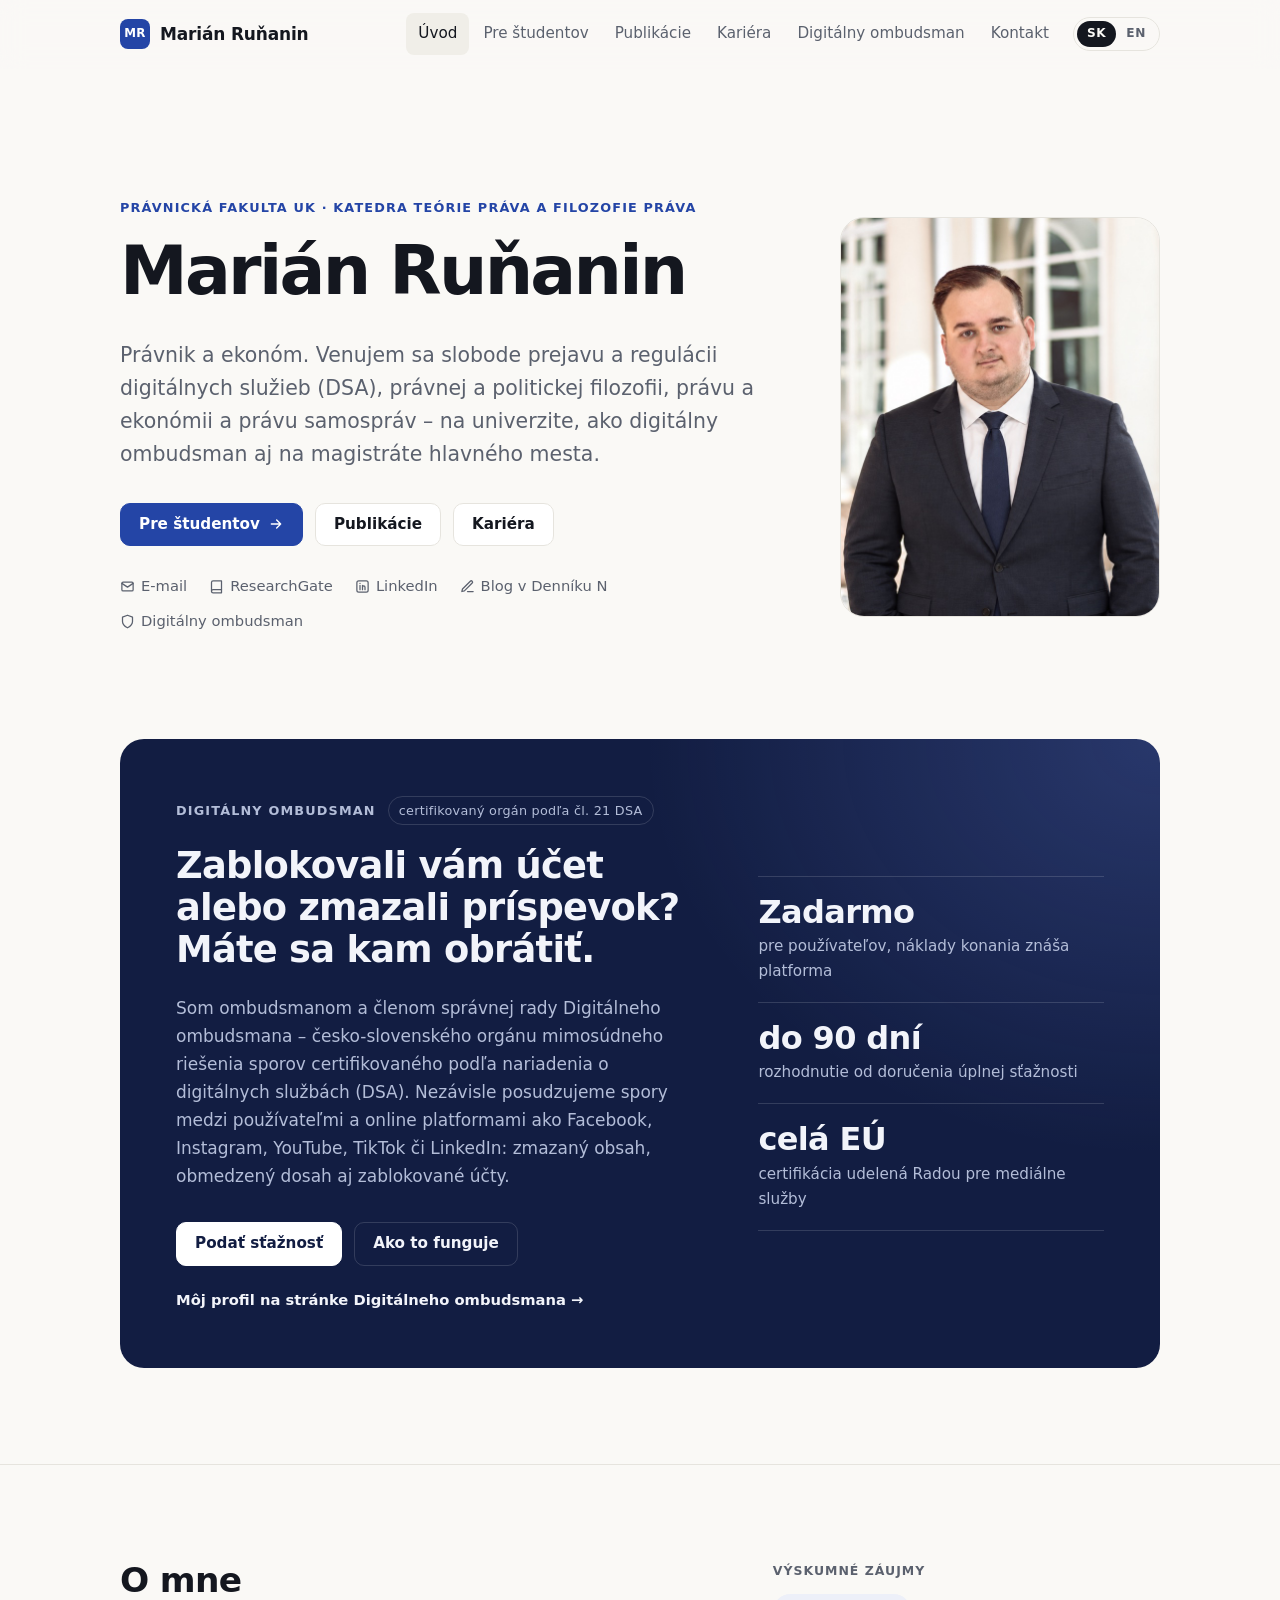
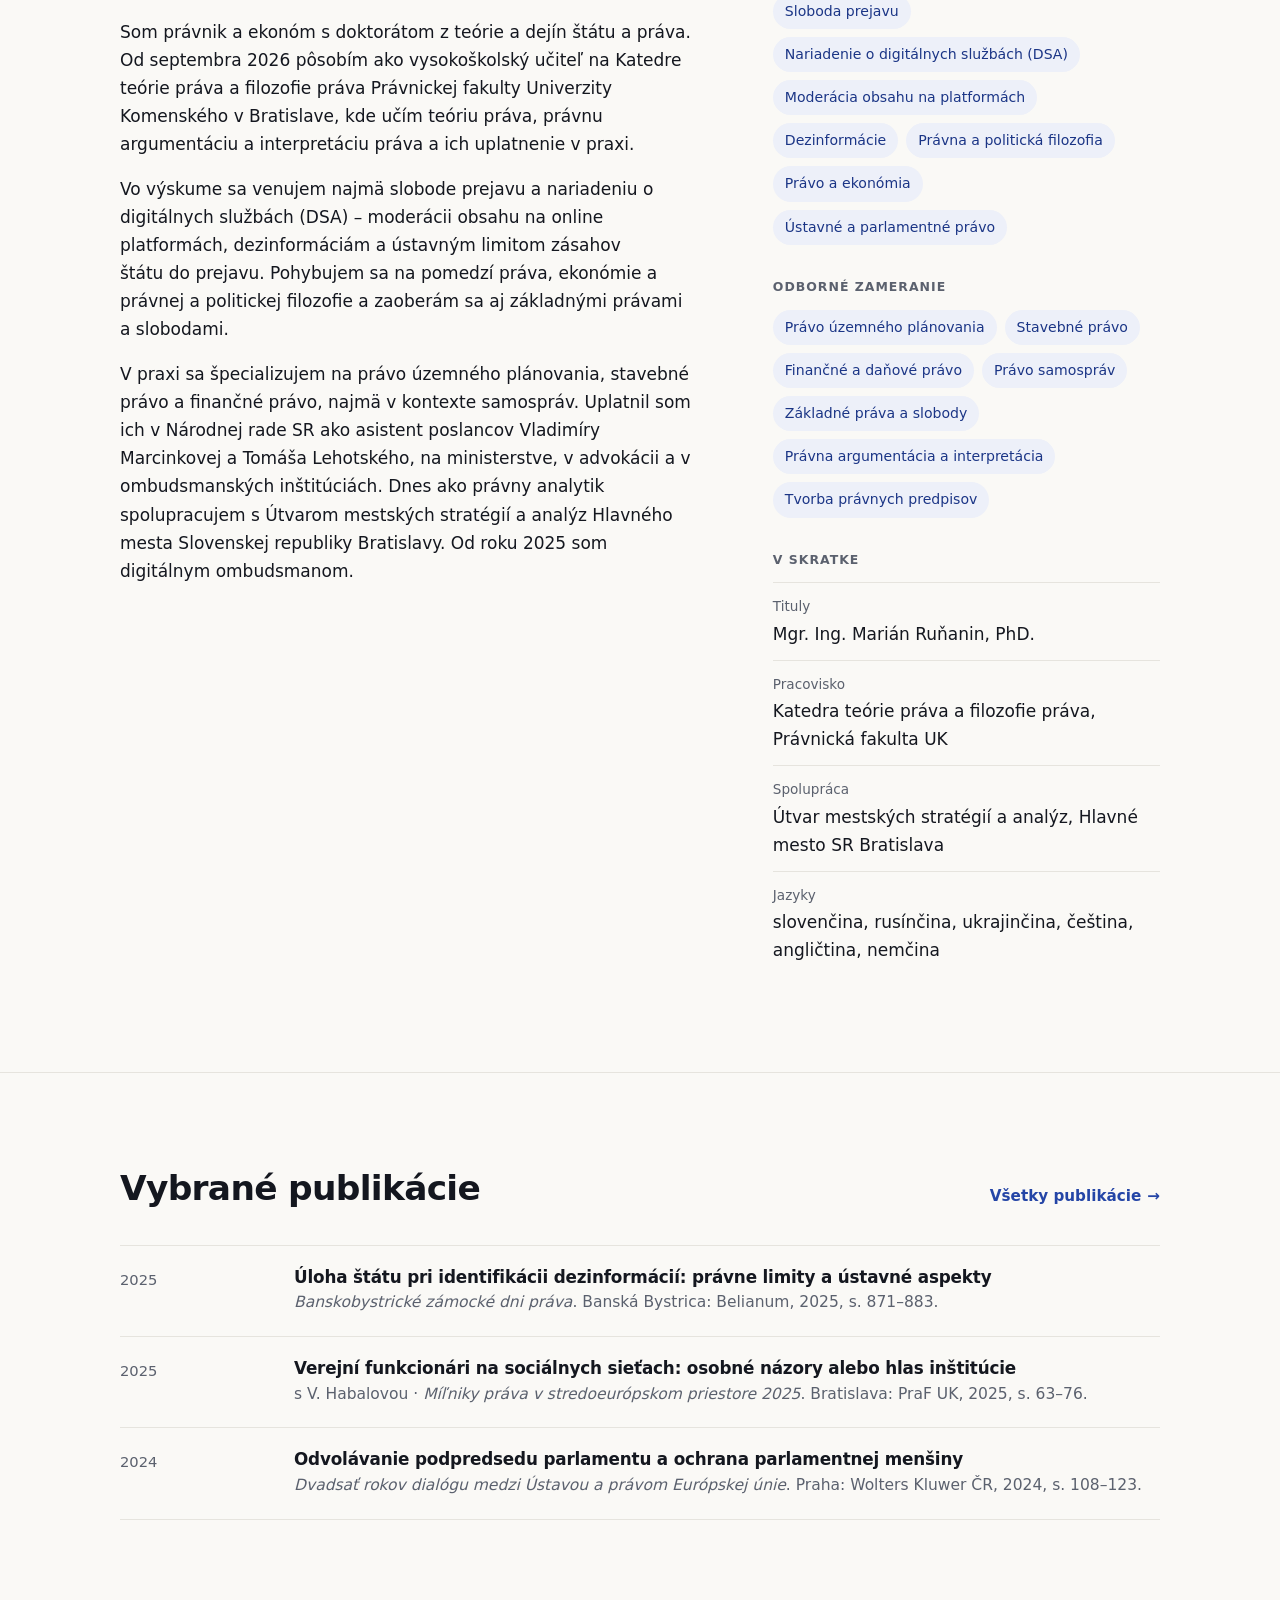
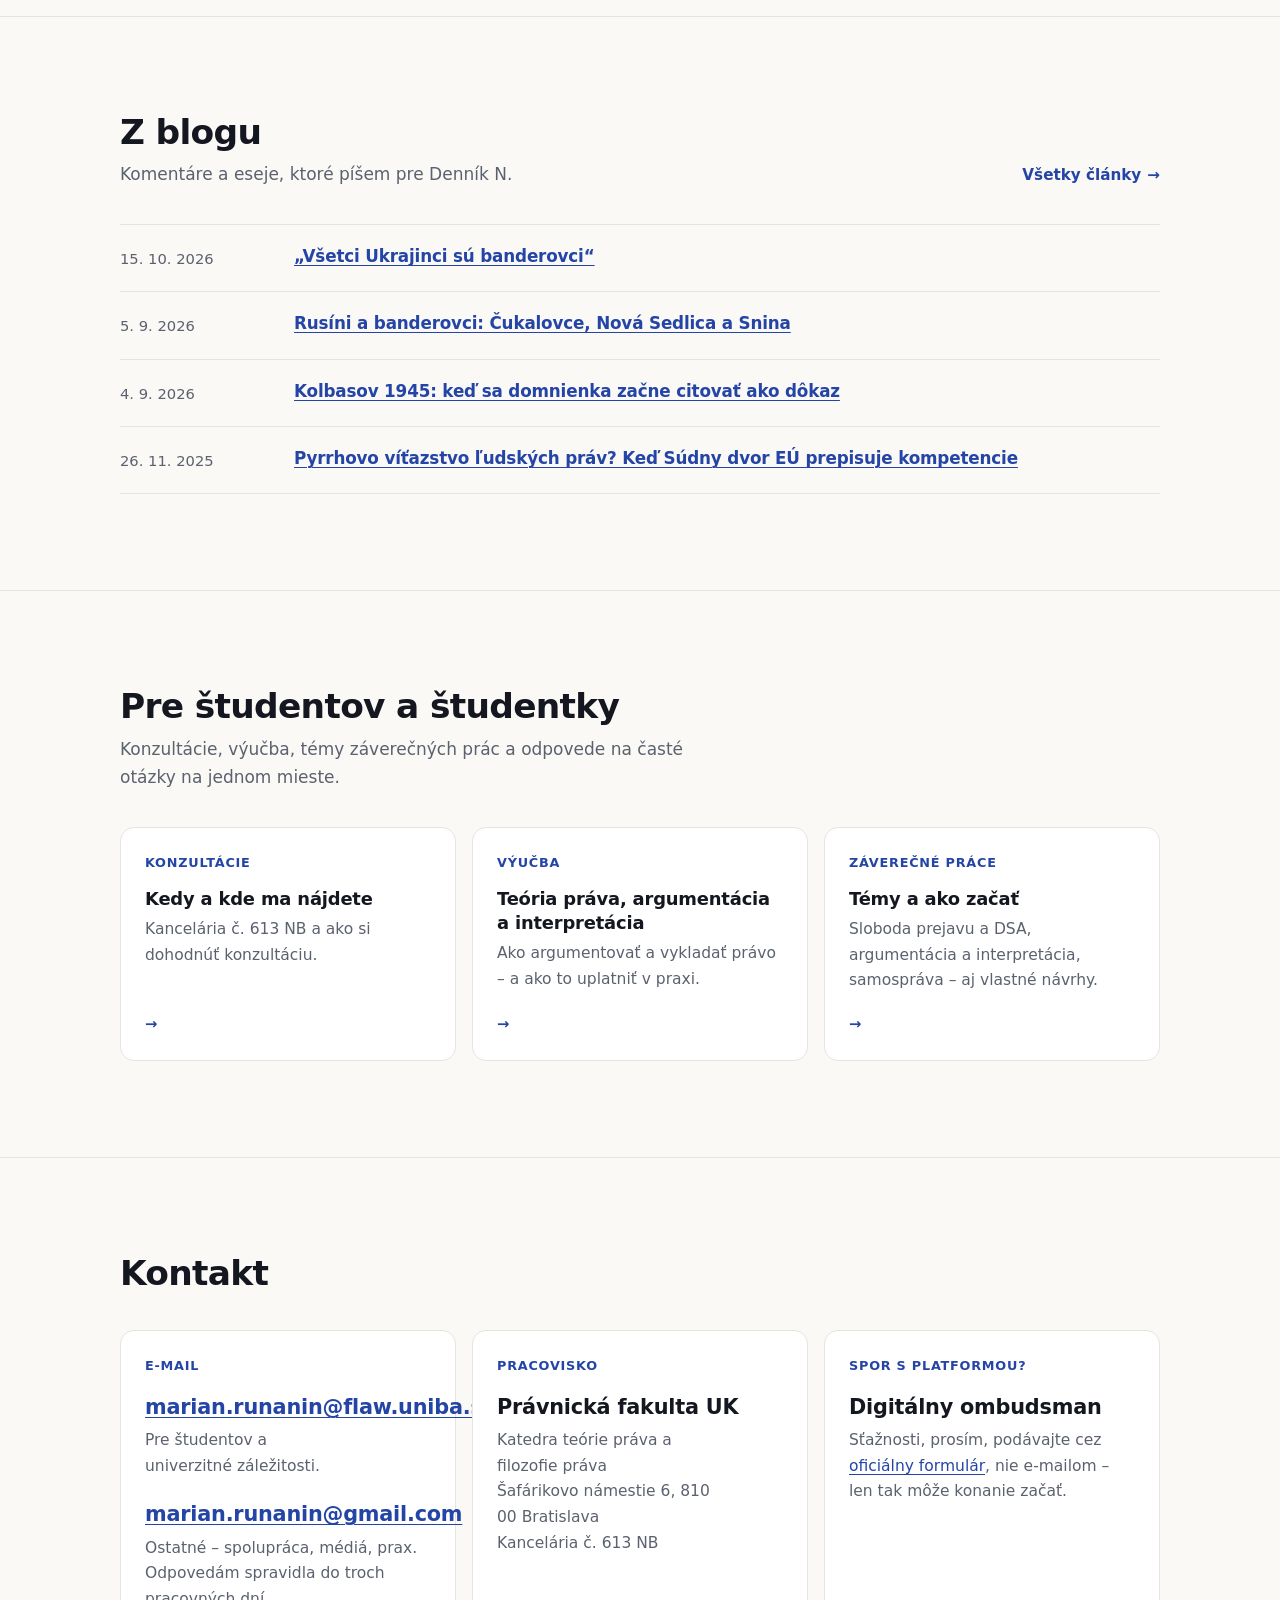
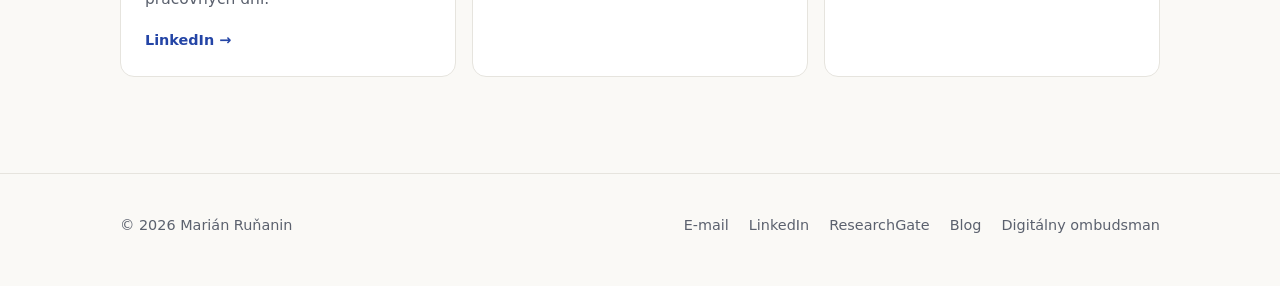
==== index.html @ ae489b1b "Osobný akademický web Úvod, Digitálny ombudsman, Pre študentov, Publikácie, Kariéra; SK/EN.  Co-Auth" ====
<!doctype html>
<html lang="sk" data-lang="sk" data-title-sk="Marián Ruňanin – právnik a ekonóm, PraF UK" data-title-en="Marián Ruňanin – lawyer and economist, Comenius University">
<head>
  <meta charset="utf-8">
  <meta name="viewport" content="width=device-width, initial-scale=1">
  <title>Marián Ruňanin – právnik a ekonóm, PraF UK</title>
  <meta name="description" content="Mgr. Ing. Marián Ruňanin, PhD. – teória práva, sloboda prejavu online a regulácia digitálnych služieb. Publikácie, kariéra, informácie pre študentov a Digitálny ombudsman.">
  <meta property="og:type" content="website">
  <meta property="og:title" content="Marián Ruňanin">
  <meta property="og:description" content="Právnik a ekonóm, Právnická fakulta UK. Teória práva, sloboda prejavu online, Digitálny ombudsman.">
  <meta property="og:image" content="assets/og-image.jpg">
  <link rel="icon" href="assets/favicon.svg" type="image/svg+xml">
  <link rel="stylesheet" href="assets/style.css">
  <script>try{var l=new URLSearchParams(location.search).get('lang')||localStorage.getItem('lang');if(l==='sk'||l==='en'){document.documentElement.setAttribute('data-lang',l);document.documentElement.lang=l}}catch(e){}</script>
  <script src="assets/main.js" defer></script>
  <script type="application/ld+json">
  {
    "@context": "https://schema.org",
    "@type": "Person",
    "name": "Marián Ruňanin",
    "honorificPrefix": "Mgr. Ing.",
    "honorificSuffix": "PhD.",
    "jobTitle": "Vysokoškolský učiteľ",
    "email": "mailto:marian.runanin@flaw.uniba.sk",
    "affiliation": {
      "@type": "CollegeOrUniversity",
      "name": "Univerzita Komenského v Bratislave, Právnická fakulta"
    },
    "knowsAbout": ["sloboda prejavu", "Digital Services Act", "moderácia obsahu", "dezinformácie", "teória práva", "právna argumentácia", "interpretácia práva"],
    "sameAs": [
      "https://www.researchgate.net/profile/Marian-Runanin",
      "https://www.linkedin.com/in/mari%C3%A1n-ru%C5%88anin-a3080412b/",
      "https://dennikn.sk/autor/marian-runanin/",
      "https://www.digitalniombudsman.cz/tym/mgr-marian-runanin"
    ]
  }
  </script>
</head>
<body>
<a class="skip" href="#obsah"><span lang="sk">Preskočiť na obsah</span><span lang="en">Skip to content</span></a>

<header class="site-header">
  <div class="container header-inner">
    <a class="brand" href="index.html"><span class="brand-mark" aria-hidden="true">MR</span>Marián Ruňanin</a>
    <button class="nav-toggle" type="button" aria-expanded="false" aria-controls="nav" aria-label="Menu">
      <svg width="20" height="20" viewBox="0 0 24 24" fill="none" stroke="currentColor" stroke-width="2" stroke-linecap="round" aria-hidden="true"><path d="M4 7h16M4 12h16M4 17h16"/></svg>
    </button>
    <nav id="nav" class="nav" aria-label="Hlavná navigácia" data-label-sk="Hlavná navigácia" data-label-en="Main navigation">
      <a href="index.html" aria-current="page"><span lang="sk">Úvod</span><span lang="en">Home</span></a>
      <a href="studenti.html"><span lang="sk">Pre študentov</span><span lang="en">Students</span></a>
      <a href="publikacie.html"><span lang="sk">Publikácie</span><span lang="en">Publications</span></a>
      <a href="kariera.html"><span lang="sk">Kariéra</span><span lang="en">Career</span></a>
      <a href="index.html#digitalny-ombudsman"><span lang="sk">Digitálny ombudsman</span><span lang="en">Digital Ombudsman</span></a>
      <a href="index.html#kontakt"><span lang="sk">Kontakt</span><span lang="en">Contact</span></a>
      <div class="lang-switch" role="group" aria-label="Jazyk / Language">
        <button type="button" data-set-lang="sk" aria-pressed="true">SK</button>
        <button type="button" data-set-lang="en" aria-pressed="false">EN</button>
      </div>
    </nav>
  </div>
</header>

<main id="obsah">

  <!-- ===== Úvod ===== -->
  <section class="hero">
    <div class="container hero-grid">
      <div>
        <p class="eyebrow">
          <span lang="sk">Právnická fakulta UK · Katedra teórie práva a filozofie práva</span>
          <span lang="en">Comenius University · Faculty of Law · Legal Theory and Philosophy of Law</span>
        </p>
        <h1>Marián Ruňanin</h1>
        <p class="lead">
          <span lang="sk">Právnik a ekonóm. Venujem sa slobode prejavu a regulácii digitálnych služieb (DSA), právnej a politickej filozofii, právu a ekonómii a právu samospráv – na univerzite, ako digitálny ombudsman aj na magistráte hlavného mesta.</span>
          <span lang="en">Lawyer and economist. I work on freedom of expression and the Digital Services Act (DSA), legal and political philosophy, law and economics and local government law – at the university, as a digital ombudsman and at Bratislava City Hall.</span>
        </p>
        <div class="actions">
          <a class="btn btn-primary" href="studenti.html">
            <span lang="sk">Pre študentov</span><span lang="en">For students</span>
            <svg viewBox="0 0 24 24" fill="none" stroke="currentColor" stroke-width="2" stroke-linecap="round" stroke-linejoin="round" aria-hidden="true"><path d="M5 12h14M13 6l6 6-6 6"/></svg>
          </a>
          <a class="btn" href="publikacie.html"><span lang="sk">Publikácie</span><span lang="en">Publications</span></a>
          <a class="btn" href="kariera.html"><span lang="sk">Kariéra</span><span lang="en">Career</span></a>
        </div>
        <ul class="profiles">
          <li><a href="mailto:marian.runanin@flaw.uniba.sk">
            <svg viewBox="0 0 24 24" fill="none" stroke="currentColor" stroke-width="2" stroke-linecap="round" stroke-linejoin="round" aria-hidden="true"><rect x="3" y="5" width="18" height="14" rx="2"/><path d="m3 7 9 6 9-6"/></svg>
            E-mail</a></li>
          <li><a href="https://www.researchgate.net/profile/Marian-Runanin" rel="noopener">
            <svg viewBox="0 0 24 24" fill="none" stroke="currentColor" stroke-width="2" stroke-linecap="round" stroke-linejoin="round" aria-hidden="true"><path d="M4 19.5A2.5 2.5 0 0 1 6.5 17H20V3H6.5A2.5 2.5 0 0 0 4 5.5z"/><path d="M4 19.5A2.5 2.5 0 0 0 6.5 22H20v-5"/></svg>
            ResearchGate</a></li>
          <li><a href="https://www.linkedin.com/in/mari%C3%A1n-ru%C5%88anin-a3080412b/" rel="noopener">
            <svg viewBox="0 0 24 24" fill="none" stroke="currentColor" stroke-width="2" stroke-linecap="round" stroke-linejoin="round" aria-hidden="true"><rect x="3" y="3" width="18" height="18" rx="3"/><path d="M8 10v7M8 7v.01M12 17v-4a2 2 0 0 1 4 0v4M12 10v7"/></svg>
            LinkedIn</a></li>
          <li><a href="https://dennikn.sk/autor/marian-runanin/" rel="noopener">
            <svg viewBox="0 0 24 24" fill="none" stroke="currentColor" stroke-width="2" stroke-linecap="round" stroke-linejoin="round" aria-hidden="true"><path d="M12 20h9"/><path d="M16.5 3.5a2.1 2.1 0 0 1 3 3L7 19l-4 1 1-4z"/></svg>
            <span lang="sk">Blog v Denníku N</span><span lang="en">Blog (Denník N)</span></a></li>
          <li><a href="https://www.digitalniombudsman.cz/sk/domov" rel="noopener">
            <svg viewBox="0 0 24 24" fill="none" stroke="currentColor" stroke-width="2" stroke-linecap="round" stroke-linejoin="round" aria-hidden="true"><path d="M12 22s8-4 8-10V5l-8-3-8 3v7c0 6 8 10 8 10z"/></svg>
            <span lang="sk">Digitálny ombudsman</span><span lang="en">Digital Ombudsman</span></a></li>
        </ul>
      </div>
      <figure class="portrait">
        <img src="assets/portret.jpg" width="640" height="800" alt="Marián Ruňanin">
      </figure>
    </div>
  </section>

  <!-- ===== Digitálny ombudsman (zvýraznené) ===== -->
  <section class="feature-wrap" id="digitalny-ombudsman">
    <div class="container">
      <div class="feature">
        <div>
          <p class="feature-kicker">
            <span lang="sk">Digitálny ombudsman</span><span lang="en">Digital Ombudsman</span>
            <span class="pill"><span lang="sk">certifikovaný orgán podľa čl. 21 DSA</span><span lang="en">certified body under Art. 21 DSA</span></span>
          </p>
          <h2>
            <span lang="sk">Zablokovali vám účet alebo zmazali príspevok? Máte sa kam obrátiť.</span>
            <span lang="en">Account blocked or post removed? You have somewhere to turn.</span>
          </h2>
          <p>
            <span lang="sk">Som ombudsmanom a členom správnej rady Digitálneho ombudsmana – česko-slovenského orgánu mimosúdneho riešenia sporov certifikovaného podľa nariadenia o digitálnych službách (DSA). Nezávisle posudzujeme spory medzi používateľmi a online platformami ako Facebook, Instagram, YouTube, TikTok či LinkedIn: zmazaný obsah, obmedzený dosah aj zablokované účty.</span>
            <span lang="en">I serve as an ombudsman and board member of the Digital Ombudsman – a Czech-Slovak out-of-court dispute settlement body certified under the Digital Services Act (DSA). We independently review disputes between users and online platforms such as Facebook, Instagram, YouTube, TikTok and LinkedIn: removed content, restricted reach and suspended accounts.</span>
          </p>
          <div class="actions">
            <a class="btn btn-light" href="https://www.digitalniombudsman.cz/sk/formular-sk" rel="noopener"><span lang="sk">Podať sťažnosť</span><span lang="en">File a complaint</span></a>
            <a class="btn" href="https://www.digitalniombudsman.cz/sk/ako-podat-staznost" rel="noopener"><span lang="sk">Ako to funguje</span><span lang="en">How it works</span></a>
          </div>
          <p class="feature-foot">
            <a href="https://www.digitalniombudsman.cz/tym/mgr-marian-runanin" rel="noopener"><span lang="sk">Môj profil na stránke Digitálneho ombudsmana →</span><span lang="en">My profile at the Digital Ombudsman →</span></a>
          </p>
        </div>
        <dl class="stats">
          <div>
            <dt><span lang="sk">Zadarmo</span><span lang="en">Free</span></dt>
            <dd><span lang="sk">pre používateľov, náklady konania znáša platforma</span><span lang="en">for users – the platform bears the costs</span></dd>
          </div>
          <div>
            <dt><span lang="sk">do 90 dní</span><span lang="en">≤ 90 days</span></dt>
            <dd><span lang="sk">rozhodnutie od doručenia úplnej sťažnosti</span><span lang="en">to a decision after a complete complaint</span></dd>
          </div>
          <div>
            <dt><span lang="sk">celá EÚ</span><span lang="en">EU-wide</span></dt>
            <dd><span lang="sk">certifikácia udelená Radou pre mediálne služby</span><span lang="en">certified by the Slovak Media Services Council</span></dd>
          </div>
        </dl>
      </div>
    </div>
  </section>

  <!-- ===== O mne ===== -->
  <section class="section" id="o-mne">
    <div class="container split">
      <div class="prose">
        <h2><span lang="sk">O mne</span><span lang="en">About</span></h2>
        <div lang="sk">
          <p>Som právnik a ekonóm s doktorátom z teórie a dejín štátu a práva. Od septembra 2026 pôsobím ako vysokoškolský učiteľ na Katedre teórie práva a filozofie práva Právnickej fakulty Univerzity Komenského v Bratislave, kde učím teóriu práva, právnu argumentáciu a interpretáciu práva a ich uplatnenie v praxi.</p>
          <p>Vo výskume sa venujem najmä slobode prejavu a nariadeniu o digitálnych službách (DSA) – moderácii obsahu na online platformách, dezinformáciám a ústavným limitom zásahov štátu do prejavu. Pohybujem sa na pomedzí práva, ekonómie a právnej a politickej filozofie a zaoberám sa aj základnými právami a slobodami.</p>
          <p>V praxi sa špecializujem na právo územného plánovania, stavebné právo a finančné právo, najmä v kontexte samospráv. Uplatnil som ich v Národnej rade SR ako asistent poslancov Vladimíry Marcinkovej a Tomáša Lehotského, na ministerstve, v advokácii a v ombudsmanských inštitúciách. Dnes ako právny analytik spolupracujem s Útvarom mestských stratégií a analýz Hlavného mesta Slovenskej republiky Bratislavy. Od roku 2025 som digitálnym ombudsmanom.</p>
        </div>
        <div lang="en">
          <p>I am a lawyer and economist with a PhD in the theory and history of state and law. Since September 2026 I have been a lecturer at the Department of Legal Theory and Philosophy of Law, Faculty of Law, Comenius University in Bratislava, where I teach legal theory, legal argumentation and interpretation, and how to apply them in practice.</p>
          <p>My research focuses on freedom of expression and the Digital Services Act (DSA) – content moderation on online platforms, disinformation and the constitutional limits of state interference with speech. I work at the intersection of law, economics and legal and political philosophy and also study fundamental rights and freedoms.</p>
          <p>In practice I specialise in spatial planning law, building law and financial law, particularly in the context of local government. I have applied them in the Slovak Parliament as an assistant to MPs Vladimíra Marcinková and Tomáš Lehotský, at a ministry, in a law firm and in ombudsman institutions. Today I work as a legal analyst with the Urban Strategies and Analyses Unit of the City of Bratislava. Since 2025 I have served as a digital ombudsman.</p>
        </div>
      </div>
      <aside>
        <p class="label"><span lang="sk">Výskumné záujmy</span><span lang="en">Research interests</span></p>
        <ul class="tags">
          <li><span lang="sk">Sloboda prejavu</span><span lang="en">Freedom of expression</span></li>
          <li><span lang="sk">Nariadenie o digitálnych službách (DSA)</span><span lang="en">Digital Services Act (DSA)</span></li>
          <li><span lang="sk">Moderácia obsahu na platformách</span><span lang="en">Platform content moderation</span></li>
          <li><span lang="sk">Dezinformácie</span><span lang="en">Disinformation</span></li>
          <li><span lang="sk">Právna a politická filozofia</span><span lang="en">Legal &amp; political philosophy</span></li>
          <li><span lang="sk">Právo a ekonómia</span><span lang="en">Law &amp; economics</span></li>
          <li><span lang="sk">Ústavné a parlamentné právo</span><span lang="en">Constitutional &amp; parliamentary law</span></li>
        </ul>
        <p class="label"><span lang="sk">Odborné zameranie</span><span lang="en">Expertise</span></p>
        <ul class="tags">
          <li><span lang="sk">Právo územného plánovania</span><span lang="en">Spatial planning law</span></li>
          <li><span lang="sk">Stavebné právo</span><span lang="en">Building law</span></li>
          <li><span lang="sk">Finančné a daňové právo</span><span lang="en">Financial &amp; tax law</span></li>
          <li><span lang="sk">Právo samospráv</span><span lang="en">Local government law</span></li>
          <li><span lang="sk">Základné práva a slobody</span><span lang="en">Fundamental rights</span></li>
          <li><span lang="sk">Právna argumentácia a interpretácia</span><span lang="en">Legal argumentation &amp; interpretation</span></li>
          <li><span lang="sk">Tvorba právnych predpisov</span><span lang="en">Legislative drafting</span></li>
        </ul>
        <p class="label"><span lang="sk">V skratke</span><span lang="en">At a glance</span></p>
        <dl class="facts">
          <div>
            <dt><span lang="sk">Tituly</span><span lang="en">Degrees</span></dt>
            <dd>Mgr. Ing. Marián Ruňanin, PhD.</dd>
          </div>
          <div>
            <dt><span lang="sk">Pracovisko</span><span lang="en">Affiliation</span></dt>
            <dd><span lang="sk">Katedra teórie práva a filozofie práva, Právnická fakulta UK</span><span lang="en">Department of Legal Theory and Philosophy of Law, Faculty of Law, Comenius University</span></dd>
          </div>
          <div>
            <dt><span lang="sk">Spolupráca</span><span lang="en">Also with</span></dt>
            <dd><span lang="sk">Útvar mestských stratégií a analýz, Hlavné mesto SR Bratislava</span><span lang="en">Urban Strategies and Analyses Unit, City of Bratislava</span></dd>
          </div>
          <div>
            <dt><span lang="sk">Jazyky</span><span lang="en">Languages</span></dt>
            <dd><span lang="sk">slovenčina, rusínčina, ukrajinčina, čeština, angličtina, nemčina</span><span lang="en">Slovak, Rusyn, Ukrainian, Czech, English, German</span></dd>
          </div>
        </dl>
      </aside>
    </div>
  </section>

  <!-- ===== Vybrané publikácie ===== -->
  <section class="section">
    <div class="container">
      <div class="section-head">
        <div>
          <h2><span lang="sk">Vybrané publikácie</span><span lang="en">Selected publications</span></h2>
        </div>
        <a class="more" href="publikacie.html"><span lang="sk">Všetky publikácie</span><span lang="en">All publications</span> →</a>
      </div>
      <ul class="rows">
        <li>
          <span class="when">2025</span>
          <div>
            <h3>Úloha štátu pri identifikácii dezinformácií: právne limity a ústavné aspekty</h3>
            <p class="where"><em>Banskobystrické zámocké dni práva</em>. Banská Bystrica: Belianum, 2025, s. 871–883.</p>
          </div>
        </li>
        <li>
          <span class="when">2025</span>
          <div>
            <h3>Verejní funkcionári na sociálnych sieťach: osobné názory alebo hlas inštitúcie</h3>
            <p class="where">s V. Habalovou · <em>Míľniky práva v stredoeurópskom priestore 2025</em>. Bratislava: PraF UK, 2025, s. 63–76.</p>
          </div>
        </li>
        <li>
          <span class="when">2024</span>
          <div>
            <h3>Odvolávanie podpredsedu parlamentu a ochrana parlamentnej menšiny</h3>
            <p class="where"><em>Dvadsať rokov dialógu medzi Ústavou a právom Európskej únie</em>. Praha: Wolters Kluwer ČR, 2024, s. 108–123.</p>
          </div>
        </li>
      </ul>
    </div>
  </section>

  <!-- ===== Blog ===== -->
  <section class="section">
    <div class="container">
      <div class="section-head">
        <div>
          <h2><span lang="sk">Z blogu</span><span lang="en">From the blog</span></h2>
          <p><span lang="sk">Komentáre a eseje, ktoré píšem pre Denník N.</span><span lang="en">Commentary and essays I write for Denník N (in Slovak).</span></p>
        </div>
        <a class="more" href="https://dennikn.sk/autor/marian-runanin/" rel="noopener"><span lang="sk">Všetky články</span><span lang="en">All posts</span> →</a>
      </div>
      <ul class="rows">
        <li>
          <time class="when" datetime="2026-10-15">15. 10. 2026</time>
          <div><h3><a href="https://dennikn.sk/blog/5625166/vsetci-ukrajinci-su-banderovci/" rel="noopener">„Všetci Ukrajinci sú banderovci“</a></h3></div>
        </li>
        <li>
          <time class="when" datetime="2026-09-05">5. 9. 2026</time>
          <div><h3><a href="https://dennikn.sk/blog/5543897/rusini-a-banderovci-cukalovce-nova-sedlica-a-snina/" rel="noopener">Rusíni a banderovci: Čukalovce, Nová Sedlica a Snina</a></h3></div>
        </li>
        <li>
          <time class="when" datetime="2026-09-04">4. 9. 2026</time>
          <div><h3><a href="https://dennikn.sk/blog/5541442/kolbasov-1945-ked-sa-domnienka-zacne-citovat-ako-dokaz/" rel="noopener">Kolbasov 1945: keď sa domnienka začne citovať ako dôkaz</a></h3></div>
        </li>
        <li>
          <time class="when" datetime="2025-11-26">26. 11. 2025</time>
          <div><h3><a href="https://dennikn.sk/blog/4991789/pyrrhovo-vitazstvo-ludskych-prav-ked-sudny-dvor-eu-prepisuje-kompetencie/" rel="noopener">Pyrrhovo víťazstvo ľudských práv? Keď Súdny dvor EÚ prepisuje kompetencie</a></h3></div>
        </li>
      </ul>
    </div>
  </section>

  <!-- ===== Pre študentov ===== -->
  <section class="section">
    <div class="container">
      <div class="section-head">
        <div>
          <h2><span lang="sk">Pre študentov a študentky</span><span lang="en">For students</span></h2>
          <p><span lang="sk">Konzultácie, výučba, témy záverečných prác a odpovede na časté otázky na jednom mieste.</span><span lang="en">Office hours, teaching, thesis topics and answers to common questions in one place.</span></p>
        </div>
      </div>
      <div class="grid">
        <a class="card" href="studenti.html#konzultacie">
          <p class="kicker"><span lang="sk">Konzultácie</span><span lang="en">Consultations</span></p>
          <h3><span lang="sk">Kedy a kde ma nájdete</span><span lang="en">When and where to find me</span></h3>
          <p><span lang="sk">Kancelária č. 613 NB a ako si dohodnúť konzultáciu.</span><span lang="en">Room 613 NB and how to book a consultation.</span></p>
          <span class="go">→</span>
        </a>
        <a class="card" href="studenti.html#vyucba">
          <p class="kicker"><span lang="sk">Výučba</span><span lang="en">Teaching</span></p>
          <h3><span lang="sk">Teória práva, argumentácia a interpretácia</span><span lang="en">Legal theory, argumentation &amp; interpretation</span></h3>
          <p><span lang="sk">Ako argumentovať a vykladať právo – a ako to uplatniť v praxi.</span><span lang="en">How to argue and interpret the law – and apply it in practice.</span></p>
          <span class="go">→</span>
        </a>
        <a class="card" href="studenti.html#zaverecne-prace">
          <p class="kicker"><span lang="sk">Záverečné práce</span><span lang="en">Theses</span></p>
          <h3><span lang="sk">Témy a ako začať</span><span lang="en">Topics and how to start</span></h3>
          <p><span lang="sk">Sloboda prejavu a DSA, argumentácia a interpretácia, samospráva – aj vlastné návrhy.</span><span lang="en">Free speech and the DSA, argumentation and interpretation, local government – your own ideas welcome.</span></p>
          <span class="go">→</span>
        </a>
      </div>
    </div>
  </section>

  <!-- ===== Kontakt ===== -->
  <section class="section" id="kontakt">
    <div class="container">
      <div class="section-head">
        <div>
          <h2><span lang="sk">Kontakt</span><span lang="en">Contact</span></h2>
        </div>
      </div>
      <div class="grid">
        <div class="card">
          <p class="kicker">E-mail</p>
          <p class="big"><a href="mailto:marian.runanin@flaw.uniba.sk">marian.runanin@flaw.uniba.sk</a></p>
          <p><span lang="sk">Pre študentov a univerzitné záležitosti.</span><span lang="en">For students and university matters.</span></p>
          <p class="big" style="margin-top:18px"><a href="mailto:marian.runanin@gmail.com">marian.runanin@gmail.com</a></p>
          <p><span lang="sk">Ostatné – spolupráca, médiá, prax. Odpovedám spravidla do troch pracovných dní.</span><span lang="en">Everything else – collaboration, media, practice. I usually reply within three working days.</span></p>
          <div class="card-links"><a href="https://www.linkedin.com/in/mari%C3%A1n-ru%C5%88anin-a3080412b/" rel="noopener">LinkedIn →</a></div>
        </div>
        <div class="card">
          <p class="kicker"><span lang="sk">Pracovisko</span><span lang="en">Office</span></p>
          <p class="big"><span lang="sk">Právnická fakulta UK</span><span lang="en">Faculty of Law, Comenius University</span></p>
          <p>
            <span lang="sk">Katedra teórie práva a filozofie práva</span><span lang="en">Dept. of Legal Theory and Philosophy of Law</span><br>
            <span lang="sk">Šafárikovo námestie 6, 810 00 Bratislava</span><span lang="en">Šafárikovo námestie 6, 810 00 Bratislava, Slovakia</span><br>
            <span lang="sk">Kancelária č. 613 NB</span><span lang="en">Room 613 NB</span>
          </p>
        </div>
        <div class="card">
          <p class="kicker"><span lang="sk">Spor s platformou?</span><span lang="en">Dispute with a platform?</span></p>
          <p class="big"><span lang="sk">Digitálny ombudsman</span><span lang="en">Digital Ombudsman</span></p>
          <p><span lang="sk">Sťažnosti, prosím, podávajte cez</span><span lang="en">Please file complaints via the</span> <a href="https://www.digitalniombudsman.cz/sk/formular-sk" rel="noopener"><span lang="sk">oficiálny formulár</span><span lang="en">official form</span></a><span lang="sk">, nie e-mailom – len tak môže konanie začať.</span><span lang="en">, not by e-mail – that is the only way a case can be opened.</span></p>
        </div>
      </div>
    </div>
  </section>

</main>

<footer class="site-footer">
  <div class="container footer-inner">
    <p>© <span data-year>2026</span> Marián Ruňanin</p>
    <div class="footer-links">
      <a href="mailto:marian.runanin@flaw.uniba.sk">E-mail</a>
      <a href="https://www.linkedin.com/in/mari%C3%A1n-ru%C5%88anin-a3080412b/" rel="noopener">LinkedIn</a>
      <a href="https://www.researchgate.net/profile/Marian-Runanin" rel="noopener">ResearchGate</a>
      <a href="https://dennikn.sk/autor/marian-runanin/" rel="noopener">Blog</a>
      <a href="https://www.digitalniombudsman.cz/sk/domov" rel="noopener"><span lang="sk">Digitálny ombudsman</span><span lang="en">Digital Ombudsman</span></a>
    </div>
  </div>
</footer>
</body>
</html>
---- assets/style.css ----
/* ==========================================================================
   Osobný akademický web – štýly
   Farby a rozmery sú definované ako premenné nižšie; zmenou --accent
   sa prefarbí celý web.
   ========================================================================== */

:root {
  color-scheme: light dark;
  --bg: #faf9f6;
  --surface: #ffffff;
  --text: #14171f;
  --muted: #5b616e;
  --line: #e6e4de;
  --hover: #f0eee8;
  --accent: #2445a6;
  --accent-strong: #1b3586;
  --accent-soft: #edf0f9;
  --accent-ink: #1b3586;
  --on-accent: #ffffff;
  --ok: #15803d;
  --ok-soft: #e8f5ec;
  --feature-bg: #121d42;
  --feature-text: #f2f4fa;
  --feature-muted: #b3bdd8;
  --feature-line: rgba(255, 255, 255, .14);
  --todo-bg: #fff1bf;
  --todo-text: #6b4c00;

  --radius: 14px;
  --max: 1080px;
  --header-h: 68px;
  --font: ui-sans-serif, system-ui, -apple-system, "Segoe UI", Roboto, "Helvetica Neue", Arial, sans-serif;
}

@media (prefers-color-scheme: dark) {
  :root {
    --bg: #0e1014;
    --surface: #151820;
    --text: #eceef2;
    --muted: #9ba2b0;
    --line: #252a34;
    --hover: #1c2029;
    --accent: #8fa9ff;
    --accent-strong: #adc0ff;
    --accent-soft: #18213d;
    --accent-ink: #b4c5ff;
    --on-accent: #0b1430;
    --ok: #5fd08a;
    --ok-soft: #12291b;
    --feature-bg: #17203f;
    --feature-text: #f2f4fa;
    --feature-muted: #aab5d3;
    --feature-line: rgba(255, 255, 255, .12);
    --todo-bg: #3a3112;
    --todo-text: #f5d97a;
  }
}

/* ---------- Základ ---------- */

*, *::before, *::after { box-sizing: border-box; }

html {
  -webkit-text-size-adjust: 100%;
  scroll-behavior: smooth;
  scroll-padding-top: calc(var(--header-h) + 16px);
}

body {
  margin: 0;
  background: var(--bg);
  color: var(--text);
  font: 400 1.0625rem/1.65 var(--font);
  -webkit-font-smoothing: antialiased;
  text-rendering: optimizeLegibility;
  overflow-x: hidden;
}

img { max-width: 100%; display: block; }

a {
  color: var(--accent);
  text-decoration-thickness: 1px;
  text-underline-offset: 3px;
}
a:hover { text-decoration-thickness: 2px; }

:focus-visible {
  outline: 2px solid var(--accent);
  outline-offset: 3px;
  border-radius: 6px;
}

h1, h2, h3 {
  margin: 0 0 .5em;
  line-height: 1.15;
  letter-spacing: -0.02em;
  font-weight: 650;
  text-wrap: balance;
}
h1 { font-size: clamp(2.5rem, 7vw, 4.25rem); letter-spacing: -0.04em; line-height: 1.02; }
h2 { font-size: clamp(1.6rem, 3.2vw, 2.15rem); }
h3 { font-size: 1.12rem; letter-spacing: -0.01em; line-height: 1.35; }

p { margin: 0 0 1em; text-wrap: pretty; }

[hidden] { display: none !important; }

/* Dvojjazyčnosť: zobrazí sa len text v aktívnom jazyku */
html[data-lang="sk"] body [lang="en"],
html[data-lang="en"] body [lang="sk"] { display: none !important; }

.container {
  width: 100%;
  max-width: var(--max);
  margin: 0 auto;
  padding: 0 20px;
}

.skip {
  position: absolute;
  left: 16px;
  top: -60px;
  z-index: 100;
  padding: 10px 14px;
  background: var(--text);
  color: var(--bg);
  border-radius: 8px;
}
.skip:focus { top: 12px; }

/* ---------- Hlavička ---------- */

.site-header {
  position: sticky;
  top: 0;
  z-index: 50;
  background: color-mix(in srgb, var(--bg) 86%, transparent);
  -webkit-backdrop-filter: saturate(1.4) blur(12px);
  backdrop-filter: saturate(1.4) blur(12px);
  border-bottom: 1px solid transparent;
  transition: border-color .2s ease;
}
.site-header.scrolled { border-bottom-color: var(--line); }

.header-inner {
  display: flex;
  align-items: center;
  justify-content: space-between;
  gap: 24px;
  height: var(--header-h);
}

.brand {
  display: inline-flex;
  align-items: center;
  gap: 10px;
  color: var(--text);
  font-weight: 650;
  letter-spacing: -0.01em;
  text-decoration: none;
  white-space: nowrap;
}
.brand-mark {
  display: grid;
  place-items: center;
  width: 30px;
  height: 30px;
  border-radius: 8px;
  background: var(--accent);
  color: var(--on-accent);
  font-size: .74rem;
  font-weight: 700;
  letter-spacing: .02em;
}

.nav { display: flex; align-items: center; gap: 2px; }
.nav a {
  padding: 8px 12px;
  border-radius: 8px;
  color: var(--muted);
  font-size: .95rem;
  font-weight: 500;
  text-decoration: none;
  transition: color .15s, background-color .15s;
}
.nav a:hover { color: var(--text); background: var(--hover); }
.nav a[aria-current="page"] { color: var(--text); background: var(--hover); }

.lang-switch {
  display: inline-flex;
  margin-left: 10px;
  padding: 3px;
  border: 1px solid var(--line);
  border-radius: 999px;
}
.lang-switch button {
  padding: 4px 10px;
  border: 0;
  border-radius: 999px;
  background: transparent;
  color: var(--muted);
  font: 600 .76rem/1.4 var(--font);
  letter-spacing: .05em;
  cursor: pointer;
}
.lang-switch button[aria-pressed="true"] { background: var(--text); color: var(--bg); }

.nav-toggle {
  display: none;
  place-items: center;
  width: 42px;
  height: 42px;
  border: 1px solid var(--line);
  border-radius: 10px;
  background: transparent;
  color: var(--text);
  cursor: pointer;
}

@media (max-width: 1000px) {
  .nav-toggle { display: inline-grid; }
  .nav {
    position: fixed;
    top: var(--header-h);
    left: 0;
    right: 0;
    display: none;
    flex-direction: column;
    align-items: stretch;
    gap: 2px;
    padding: 12px 16px 20px;
    background: var(--bg);
    border-bottom: 1px solid var(--line);
    box-shadow: 0 16px 32px -24px rgba(0, 0, 0, .35);
  }
  .nav.open { display: flex; }
  .nav a { padding: 12px; font-size: 1.05rem; }
  .lang-switch { align-self: flex-start; margin: 10px 0 0 8px; }
}

/* ---------- Úvodná sekcia ---------- */

.hero { padding: clamp(56px, 10vw, 128px) 0 clamp(56px, 8vw, 104px); }

.hero-grid {
  display: grid;
  grid-template-columns: minmax(0, 1fr) auto;
  gap: clamp(32px, 6vw, 72px);
  align-items: center;
}

.eyebrow {
  margin: 0 0 18px;
  color: var(--accent);
  font-size: .8rem;
  font-weight: 650;
  letter-spacing: .09em;
  text-transform: uppercase;
}

.lead {
  max-width: 58ch;
  color: var(--muted);
  font-size: clamp(1.1rem, 2vw, 1.28rem);
  line-height: 1.6;
}

.portrait {
  position: relative;
  display: grid;
  place-items: center;
  width: clamp(220px, 27vw, 320px);
  aspect-ratio: 4 / 5;
  overflow: hidden;
  margin: 0;
  border-radius: 24px;
  background:
    radial-gradient(120% 120% at 0% 0%, var(--accent-soft) 0%, transparent 60%),
    var(--surface);
  border: 1px solid var(--line);
}
.portrait img { width: 100%; height: 100%; object-fit: cover; }
.portrait-initials {
  color: var(--accent);
  font-size: clamp(3rem, 7vw, 4.5rem);
  font-weight: 650;
  letter-spacing: -0.05em;
}

.actions { display: flex; flex-wrap: wrap; gap: 12px; margin-top: 32px; }

.btn {
  display: inline-flex;
  align-items: center;
  gap: 8px;
  padding: 11px 18px;
  border: 1px solid var(--line);
  border-radius: 10px;
  background: var(--surface);
  color: var(--text);
  font-size: .95rem;
  font-weight: 600;
  line-height: 1.3;
  text-decoration: none;
  transition: border-color .15s, background-color .15s, transform .15s;
}
.btn:hover { border-color: var(--text); }
.btn:active { transform: translateY(1px); }
.btn-primary { background: var(--accent); border-color: var(--accent); color: var(--on-accent); }
.btn-primary:hover { background: var(--accent-strong); border-color: var(--accent-strong); }
.btn svg { width: 16px; height: 16px; flex: none; }

.profiles {
  display: flex;
  flex-wrap: wrap;
  gap: 8px 22px;
  margin: 28px 0 0;
  padding: 0;
  list-style: none;
  font-size: .92rem;
}
.profiles a {
  display: inline-flex;
  align-items: center;
  gap: 6px;
  color: var(--muted);
  text-decoration: none;
}
.profiles a:hover { color: var(--accent); }
.profiles svg { width: 15px; height: 15px; }

@media (max-width: 760px) {
  .hero-grid { grid-template-columns: 1fr; }
  .portrait { order: -1; width: 136px; border-radius: 18px; }
  .portrait-initials { font-size: 2.4rem; }
}

@media (prefers-reduced-motion: no-preference) {
  .hero-grid > * { animation: rise .6s cubic-bezier(.2, .7, .2, 1) both; }
  .hero-grid > :nth-child(2) { animation-delay: .08s; }
  @keyframes rise { from { opacity: 0; transform: translateY(12px); } }
}

/* ---------- Zvýraznený blok (Digitálny ombudsman) ---------- */

.feature-wrap { padding: 0 0 clamp(56px, 8vw, 96px); }

.feature {
  position: relative;
  display: grid;
  grid-template-columns: minmax(0, 1.5fr) minmax(0, 1fr);
  gap: clamp(32px, 5vw, 64px);
  overflow: hidden;
  padding: clamp(28px, 5vw, 56px);
  border-radius: 24px;
  background:
    radial-gradient(90% 120% at 100% 0%, rgba(120, 150, 255, .22) 0%, transparent 55%),
    var(--feature-bg);
  color: var(--feature-text);
}
.feature h2 { margin-bottom: .6em; font-size: clamp(1.6rem, 3.4vw, 2.3rem); }
.feature p { color: var(--feature-muted); }
.feature a:not(.btn) { color: var(--feature-text); }

.feature-kicker {
  display: inline-flex;
  flex-wrap: wrap;
  align-items: center;
  gap: 8px 12px;
  margin: 0 0 20px;
  font-size: .8rem;
  font-weight: 650;
  letter-spacing: .09em;
  text-transform: uppercase;
}
.feature-kicker .pill {
  padding: 3px 10px;
  border: 1px solid var(--feature-line);
  border-radius: 999px;
  color: var(--feature-muted);
  font-weight: 500;
  letter-spacing: .02em;
  text-transform: none;
}

.feature .btn { border-color: var(--feature-line); background: transparent; color: var(--feature-text); }
.feature .btn:hover { border-color: var(--feature-text); }
.feature .btn-light { background: #ffffff; border-color: #ffffff; color: #121d42; }
.feature .btn-light:hover { background: #e4e9f7; border-color: #e4e9f7; }

.stats { display: grid; align-content: center; gap: 0; margin: 0; }
.stats div { padding: 18px 0; border-top: 1px solid var(--feature-line); }
.stats div:last-child { border-bottom: 1px solid var(--feature-line); }
.stats dt { font-size: clamp(1.5rem, 3vw, 2rem); font-weight: 650; letter-spacing: -0.02em; line-height: 1.1; }
.stats dd { margin: 4px 0 0; color: var(--feature-muted); font-size: .95rem; }

.feature-foot { margin: 22px 0 0; font-size: .92rem; }
.feature-foot a { font-weight: 600; text-decoration: none; }
.feature-foot a:hover { text-decoration: underline; }

@media (max-width: 820px) { .feature { grid-template-columns: 1fr; } }

/* Text, ktorý treba ešte doplniť (pred zverejnením odstrániť) */
.todo {
  padding: 1px 6px;
  border-radius: 4px;
  background: var(--todo-bg);
  color: var(--todo-text);
  font-weight: 500;
}

/* ---------- Sekcie ---------- */

.section { padding: clamp(56px, 8vw, 96px) 0; border-top: 1px solid var(--line); }

.section-head {
  display: flex;
  flex-wrap: wrap;
  align-items: flex-end;
  justify-content: space-between;
  gap: 12px 24px;
  margin-bottom: 36px;
}
.section-head h2 { margin: 0; }
.section-head p { max-width: 56ch; margin: 8px 0 0; color: var(--muted); }

.more {
  display: inline-flex;
  align-items: center;
  gap: 6px;
  font-weight: 600;
  font-size: .95rem;
  text-decoration: none;
  white-space: nowrap;
}
.more:hover { text-decoration: underline; }

.split {
  display: grid;
  grid-template-columns: minmax(0, 1.5fr) minmax(0, 1fr);
  gap: clamp(32px, 6vw, 72px);
}
@media (max-width: 820px) { .split { grid-template-columns: 1fr; } }

.prose { max-width: 66ch; }
.prose p:last-child { margin-bottom: 0; }

.label {
  margin: 0 0 12px;
  color: var(--muted);
  font-size: .78rem;
  font-weight: 650;
  letter-spacing: .08em;
  text-transform: uppercase;
}

.tags { display: flex; flex-wrap: wrap; gap: 8px; margin: 0 0 32px; padding: 0; list-style: none; }
.tags li {
  padding: 6px 12px;
  border-radius: 999px;
  background: var(--accent-soft);
  color: var(--accent-ink);
  font-size: .88rem;
  font-weight: 500;
}

.facts { margin: 0; }
.facts div { padding: 12px 0; border-top: 1px solid var(--line); }
.facts dt { color: var(--muted); font-size: .85rem; }
.facts dd { margin: 2px 0 0; }

/* ---------- Karty ---------- */

.grid {
  display: grid;
  grid-template-columns: repeat(auto-fill, minmax(min(100%, 260px), 1fr));
  gap: 16px;
}

@media (min-width: 700px) {
  .grid-2 { grid-template-columns: repeat(2, minmax(0, 1fr)); }
}

.card {
  padding: 24px;
  border: 1px solid var(--line);
  border-radius: var(--radius);
  background: var(--surface);
}
.card h3 { margin-bottom: 6px; }
.card p { margin: 0; color: var(--muted); font-size: .97rem; }
.card .kicker { margin-bottom: 14px; color: var(--accent); font-size: .8rem; font-weight: 650; letter-spacing: .06em; text-transform: uppercase; }
.card .big { margin: 0 0 4px; color: var(--text); font-size: 1.3rem; font-weight: 650; letter-spacing: -0.01em; }

a.card {
  display: flex;
  flex-direction: column;
  color: inherit;
  text-decoration: none;
  transition: border-color .2s, transform .2s;
}
a.card:hover { border-color: var(--accent); transform: translateY(-2px); }
a.card .go { margin-top: auto; padding-top: 18px; color: var(--accent); font-size: .92rem; font-weight: 600; }

.card-links { display: flex; flex-wrap: wrap; gap: 6px 16px; margin-top: 16px; font-size: .9rem; font-weight: 600; }
.card-links a { text-decoration: none; }
.card-links a:hover { text-decoration: underline; }

/* ---------- Zoznamy s dátumom (novinky, kariéra) ---------- */

.rows { margin: 0; padding: 0; list-style: none; }
.rows > li {
  display: grid;
  grid-template-columns: 150px minmax(0, 1fr);
  gap: 24px;
  padding: 20px 0;
  border-bottom: 1px solid var(--line);
}
.rows > li:first-child { border-top: 1px solid var(--line); }
.rows .when { color: var(--muted); font-size: .92rem; font-variant-numeric: tabular-nums; padding-top: 2px; }
.rows h3 { margin: 0 0 2px; font-size: 1.05rem; }
.rows .where { margin: 0; color: var(--muted); font-size: .97rem; }
.rows p { margin: 6px 0 0; }
.rows .where + p { margin-top: 8px; }

@media (max-width: 640px) {
  .rows > li { grid-template-columns: 1fr; gap: 4px; }
}

/* ---------- Publikácie ---------- */

.pub { padding: 20px 0; border-bottom: 1px solid var(--line); }
.pub:first-child { padding-top: 0; }
.pub-title { display: block; margin-bottom: 6px; color: var(--text); font-size: 1.05rem; font-weight: 600; line-height: 1.4; }
.pub-meta { margin: 0; color: var(--muted); font-size: .94rem; line-height: 1.55; }
.pub-meta strong { color: var(--text); font-weight: 600; }
.pub-meta em { font-style: italic; }
.pub-links { display: flex; flex-wrap: wrap; align-items: center; gap: 6px 16px; margin-top: 10px; font-size: .86rem; font-weight: 600; }
.pub-links a { text-decoration: none; }
.pub-links a:hover { text-decoration: underline; }
.linklike {
  padding: 0;
  border: 0;
  background: none;
  color: var(--accent);
  font: inherit;
  cursor: pointer;
}
.linklike:hover { text-decoration: underline; text-underline-offset: 3px; }

.badge {
  padding: 2px 8px;
  border-radius: 6px;
  background: var(--hover);
  color: var(--muted);
  font-size: .72rem;
  font-weight: 650;
  letter-spacing: .05em;
  text-transform: uppercase;
}

.toolbar {
  display: flex;
  flex-wrap: wrap;
  align-items: center;
  justify-content: space-between;
  gap: 16px;
  margin-bottom: 40px;
  padding-bottom: 24px;
  border-bottom: 1px solid var(--line);
}

.chips { display: flex; flex-wrap: wrap; gap: 8px; }
.chips button {
  padding: 7px 14px;
  border: 1px solid var(--line);
  border-radius: 999px;
  background: var(--surface);
  color: var(--muted);
  font: 500 .9rem/1.3 var(--font);
  cursor: pointer;
  transition: border-color .15s, color .15s, background-color .15s;
}
.chips button:hover { color: var(--text); border-color: var(--muted); }
.chips button[aria-pressed="true"] { background: var(--text); border-color: var(--text); color: var(--bg); }

.search {
  position: relative;
  flex: 1 1 240px;
  max-width: 320px;
}
.search svg { position: absolute; left: 12px; top: 50%; width: 16px; height: 16px; transform: translateY(-50%); color: var(--muted); pointer-events: none; }
.search input {
  width: 100%;
  padding: 9px 14px 9px 36px;
  border: 1px solid var(--line);
  border-radius: 10px;
  background: var(--surface);
  color: var(--text);
  font: 400 .95rem/1.4 var(--font);
}
.search input:focus { outline: 2px solid var(--accent); outline-offset: 1px; border-color: transparent; }
@media (max-width: 640px) { .search { max-width: none; } }

.year-group {
  display: grid;
  grid-template-columns: 150px minmax(0, 1fr);
  gap: 24px;
  margin-bottom: 40px;
}
.year-group > h2 {
  position: sticky;
  top: calc(var(--header-h) + 16px);
  align-self: start;
  margin: 0;
  color: var(--muted);
  font-size: 1.05rem;
  font-variant-numeric: tabular-nums;
}
.year-group > ul { margin: 0; padding: 0; list-style: none; }
@media (max-width: 640px) {
  .year-group { grid-template-columns: 1fr; gap: 12px; }
  .year-group > h2 { position: static; }
}

.result-count { margin: -24px 0 32px; color: var(--muted); font-size: .9rem; }
.empty { padding: 40px 0; color: var(--muted); text-align: center; }

/* ---------- Podstránky ---------- */

.page-head { padding: clamp(48px, 8vw, 104px) 0 clamp(40px, 6vw, 64px); }
.page-head .lead { margin-bottom: 0; }
.page-head .actions { margin-top: 28px; }

.toc {
  display: flex;
  flex-wrap: wrap;
  gap: 8px;
  margin: 28px 0 0;
  padding: 0;
  list-style: none;
}
.toc a {
  display: inline-block;
  padding: 7px 14px;
  border: 1px solid var(--line);
  border-radius: 999px;
  color: var(--muted);
  font-size: .9rem;
  font-weight: 500;
  text-decoration: none;
}
.toc a:hover { color: var(--text); border-color: var(--muted); }

/* ---------- Tabuľka ---------- */

.table-wrap {
  overflow-x: auto;
  border: 1px solid var(--line);
  border-radius: var(--radius);
  background: var(--surface);
}
.table { width: 100%; border-collapse: collapse; font-size: .97rem; }
.table th, .table td { padding: 14px 18px; border-bottom: 1px solid var(--line); text-align: left; vertical-align: top; }
.table tr:last-child td { border-bottom: 0; }
.table th { color: var(--muted); font-size: .76rem; font-weight: 650; letter-spacing: .07em; text-transform: uppercase; }
.table td:first-child { font-weight: 600; white-space: nowrap; }

/* ---------- Oznámenie ---------- */

.note {
  margin: 24px 0 0;
  padding: 16px 20px;
  border-left: 3px solid var(--accent);
  border-radius: 0 10px 10px 0;
  background: var(--accent-soft);
  color: var(--text);
  font-size: .97rem;
}
.note strong { color: var(--accent-ink); }

/* ---------- Kroky ---------- */

.steps {
  display: grid;
  grid-template-columns: repeat(auto-fit, minmax(min(100%, 220px), 1fr));
  gap: 16px;
  margin: 0;
  padding: 0;
  list-style: none;
  counter-reset: step;
}
.steps li {
  padding: 22px;
  border: 1px solid var(--line);
  border-radius: var(--radius);
  background: var(--surface);
  counter-increment: step;
}
.steps li::before {
  content: counter(step);
  display: grid;
  place-items: center;
  width: 30px;
  height: 30px;
  margin-bottom: 14px;
  border-radius: 50%;
  background: var(--accent-soft);
  color: var(--accent-ink);
  font-size: .9rem;
  font-weight: 700;
}
.steps h3 { margin-bottom: 4px; font-size: 1.02rem; }
.steps p { margin: 0; color: var(--muted); font-size: .95rem; }

/* ---------- Témy prác ---------- */

.topics { margin: 0; padding: 0; list-style: none; }
.topics li {
  display: flex;
  flex-wrap: wrap;
  align-items: baseline;
  justify-content: space-between;
  gap: 6px 16px;
  padding: 16px 0;
  border-bottom: 1px solid var(--line);
}
.topics li:first-child { border-top: 1px solid var(--line); }
.topics .t { font-weight: 600; flex: 1 1 320px; }
.topics .lvl { color: var(--muted); font-size: .88rem; }
.status {
  padding: 3px 10px;
  border-radius: 999px;
  font-size: .78rem;
  font-weight: 650;
  white-space: nowrap;
}
.status.free { background: var(--ok-soft); color: var(--ok); }
.status.taken { background: var(--hover); color: var(--muted); }

/* ---------- Časté otázky ---------- */

.faq { border-top: 1px solid var(--line); }
.faq details { border-bottom: 1px solid var(--line); }
.faq summary {
  display: flex;
  justify-content: space-between;
  gap: 16px;
  padding: 18px 0;
  font-weight: 600;
  list-style: none;
  cursor: pointer;
}
.faq summary::-webkit-details-marker { display: none; }
.faq summary::after { content: "+"; color: var(--muted); font-size: 1.3rem; font-weight: 400; line-height: 1; }
.faq details[open] summary::after { content: "–"; }
.faq details > div { padding: 0 0 20px; color: var(--muted); max-width: 70ch; }
.faq details > div p:last-child { margin-bottom: 0; }

.checklist { margin: 0; padding: 0; list-style: none; }
.checklist li { position: relative; padding: 8px 0 8px 30px; }
.checklist li::before {
  content: "";
  position: absolute;
  left: 2px;
  top: 14px;
  width: 14px;
  height: 8px;
  border-left: 2px solid var(--accent);
  border-bottom: 2px solid var(--accent);
  transform: rotate(-45deg);
}

/* ---------- Pätička ---------- */

.site-footer { padding: 40px 0 48px; border-top: 1px solid var(--line); color: var(--muted); font-size: .9rem; }
.footer-inner { display: flex; flex-wrap: wrap; justify-content: space-between; gap: 12px 32px; }
.footer-inner p { margin: 0; }
.footer-links { display: flex; flex-wrap: wrap; gap: 6px 20px; }
.footer-links a { color: var(--muted); text-decoration: none; }
.footer-links a:hover { color: var(--text); }

/* ---------- Tlač ---------- */

@media print {
  .site-header, .site-footer, .toolbar, .actions, .toc { display: none !important; }
  body { background: #fff; color: #000; }
  .section { border: 0; padding: 24px 0; }
}
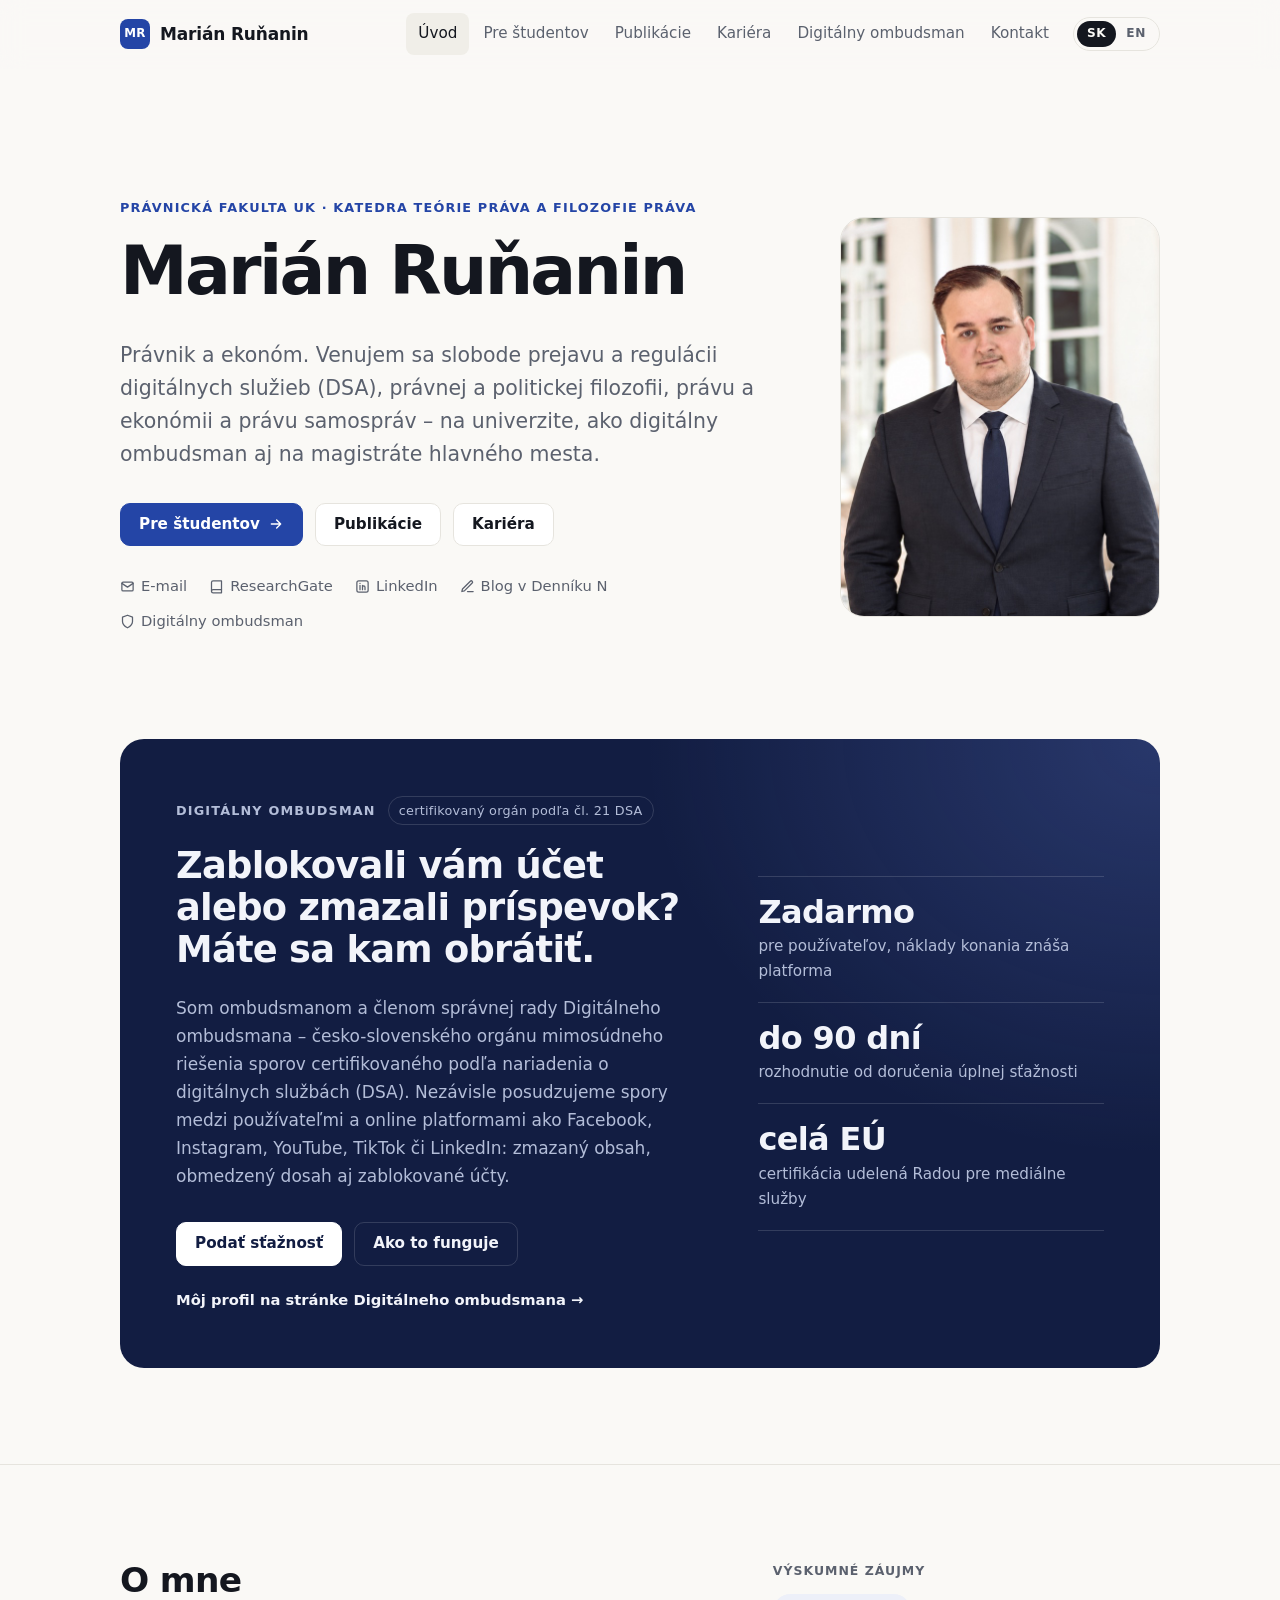
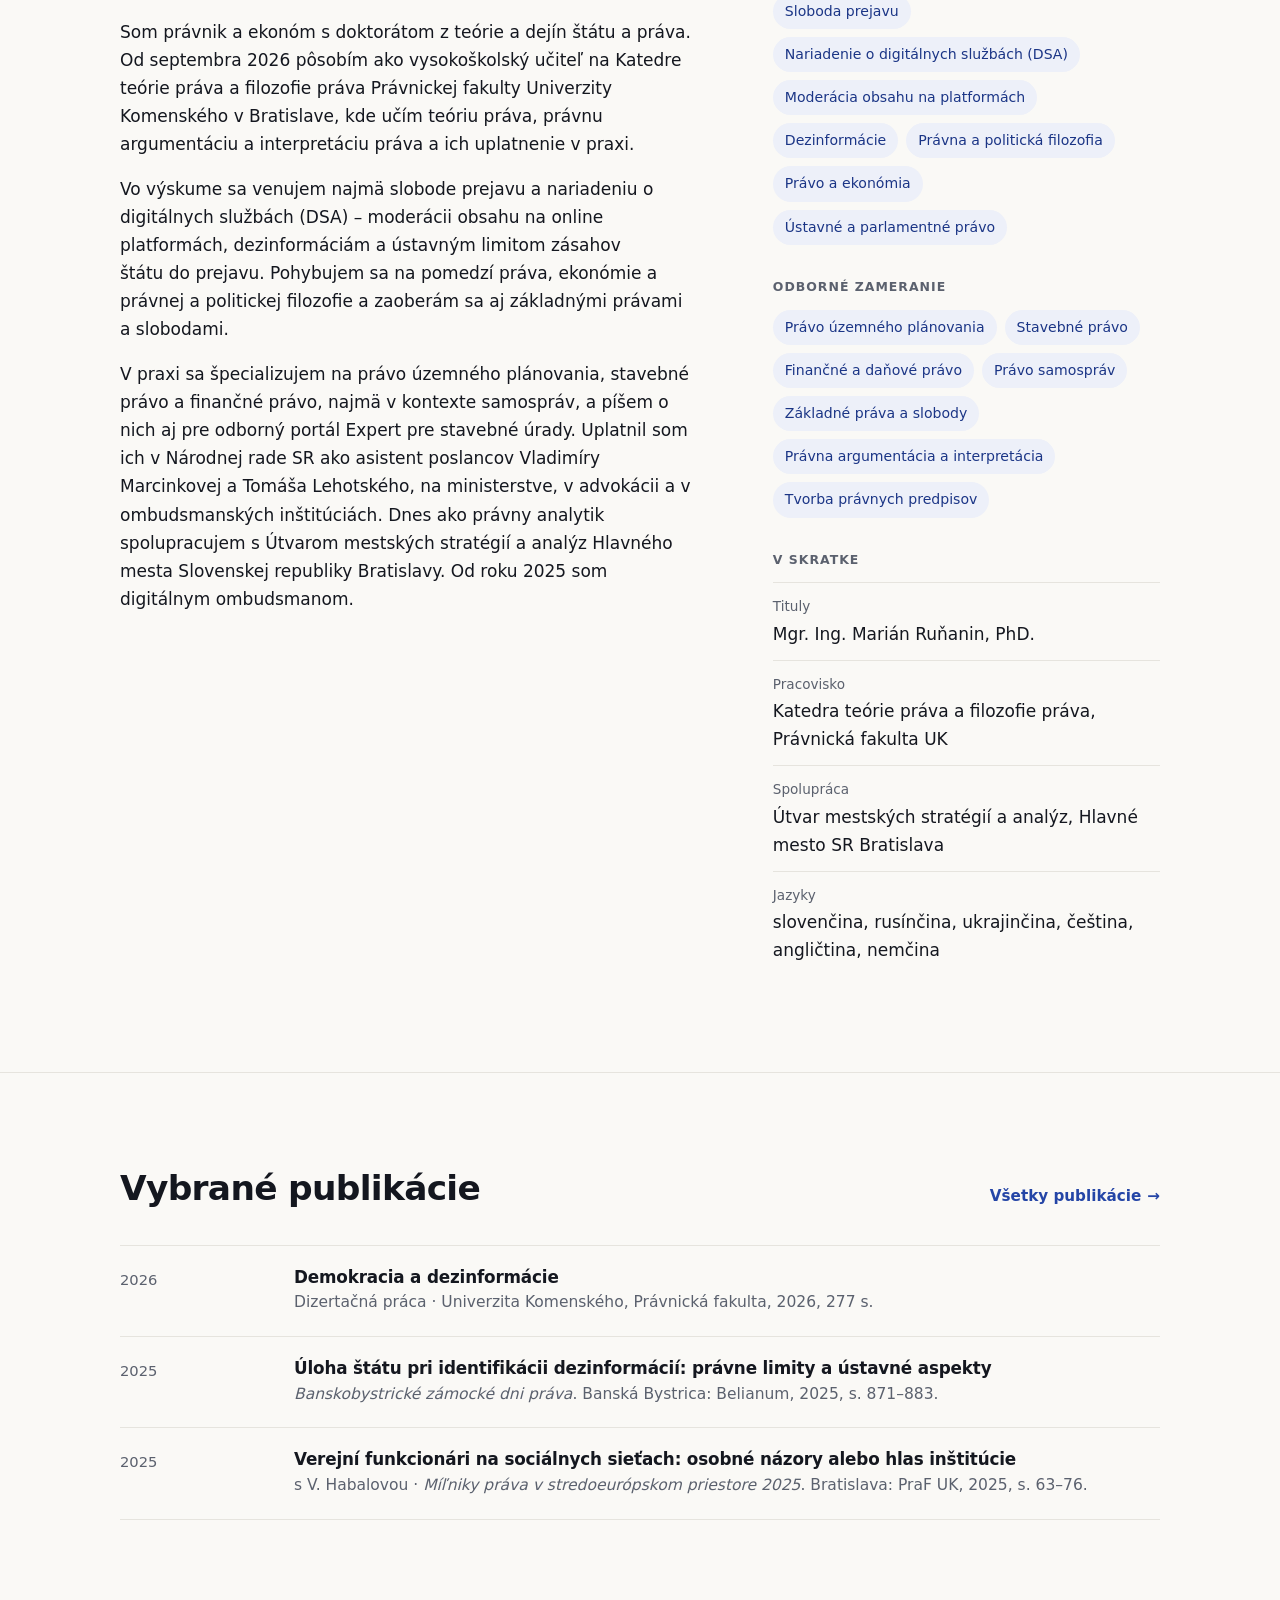
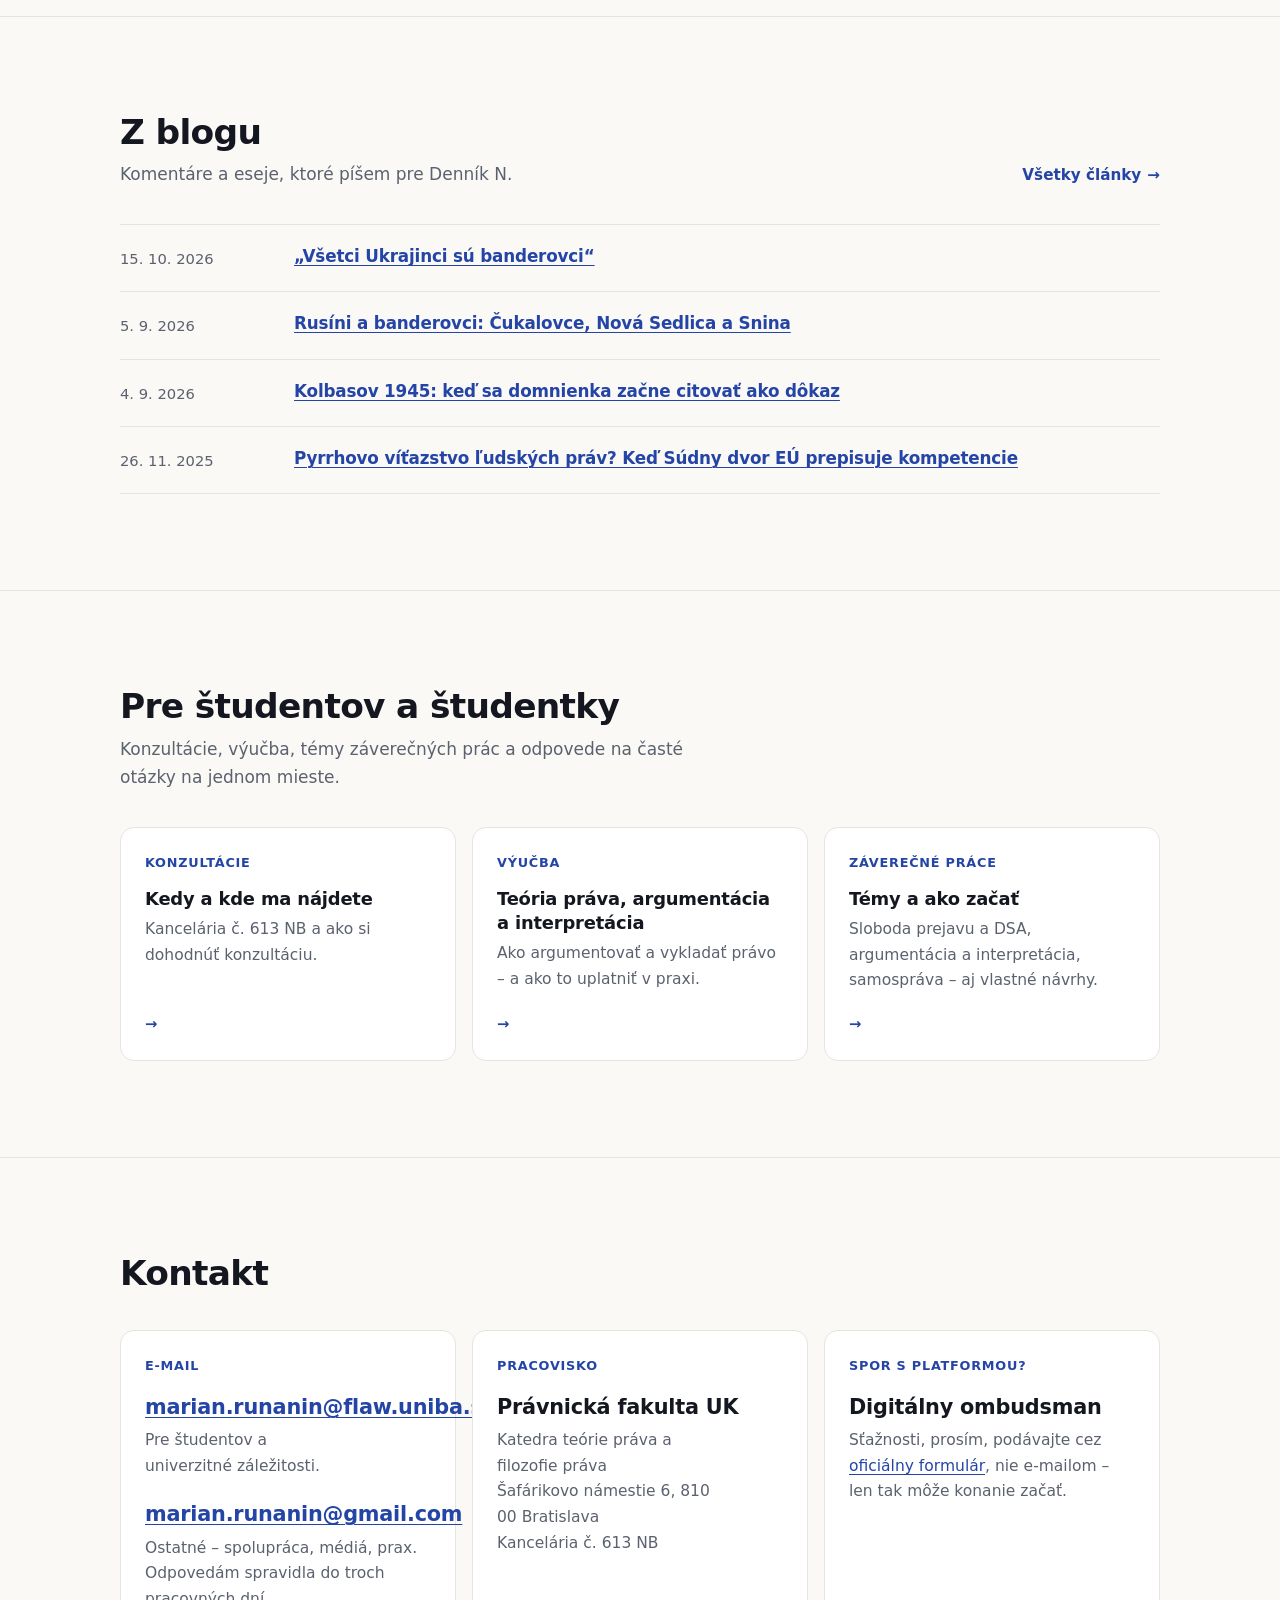
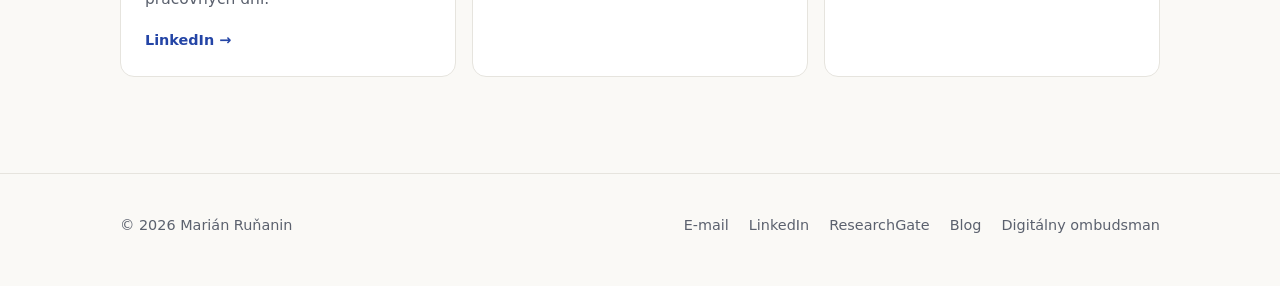
==== commit c051997c: "Dizertácia Demokracia a dezinformácie, odborný článok, doména marianrunanin.sk Co-Authored-By: Claud" ====
--- a/index.html
+++ b/index.html
@@ -8,7 +8,9 @@
   <meta property="og:type" content="website">
   <meta property="og:title" content="Marián Ruňanin">
   <meta property="og:description" content="Právnik a ekonóm, Právnická fakulta UK. Teória práva, sloboda prejavu online, Digitálny ombudsman.">
-  <meta property="og:image" content="assets/og-image.jpg">
+  <meta property="og:url" content="https://marianrunanin.sk/">
+  <meta property="og:image" content="https://marianrunanin.sk/assets/og-image.jpg">
+  <link rel="canonical" href="https://marianrunanin.sk/">
   <link rel="icon" href="assets/favicon.svg" type="image/svg+xml">
   <link rel="stylesheet" href="assets/style.css">
   <script>try{var l=new URLSearchParams(location.search).get('lang')||localStorage.getItem('lang');if(l==='sk'||l==='en'){document.documentElement.setAttribute('data-lang',l);document.documentElement.lang=l}}catch(e){}</script>
@@ -18,6 +20,8 @@
     "@context": "https://schema.org",
     "@type": "Person",
     "name": "Marián Ruňanin",
+    "url": "https://marianrunanin.sk/",
+    "image": "https://marianrunanin.sk/assets/portret.jpg",
     "honorificPrefix": "Mgr. Ing.",
     "honorificSuffix": "PhD.",
     "jobTitle": "Vysokoškolský učiteľ",
@@ -158,12 +162,12 @@
         <div lang="sk">
           <p>Som právnik a ekonóm s doktorátom z teórie a dejín štátu a práva. Od septembra 2026 pôsobím ako vysokoškolský učiteľ na Katedre teórie práva a filozofie práva Právnickej fakulty Univerzity Komenského v Bratislave, kde učím teóriu práva, právnu argumentáciu a interpretáciu práva a ich uplatnenie v praxi.</p>
           <p>Vo výskume sa venujem najmä slobode prejavu a nariadeniu o digitálnych službách (DSA) – moderácii obsahu na online platformách, dezinformáciám a ústavným limitom zásahov štátu do prejavu. Pohybujem sa na pomedzí práva, ekonómie a právnej a politickej filozofie a zaoberám sa aj základnými právami a slobodami.</p>
-          <p>V praxi sa špecializujem na právo územného plánovania, stavebné právo a finančné právo, najmä v kontexte samospráv. Uplatnil som ich v Národnej rade SR ako asistent poslancov Vladimíry Marcinkovej a Tomáša Lehotského, na ministerstve, v advokácii a v ombudsmanských inštitúciách. Dnes ako právny analytik spolupracujem s Útvarom mestských stratégií a analýz Hlavného mesta Slovenskej republiky Bratislavy. Od roku 2025 som digitálnym ombudsmanom.</p>
+          <p>V praxi sa špecializujem na právo územného plánovania, stavebné právo a finančné právo, najmä v kontexte samospráv, a píšem o nich aj pre odborný portál Expert pre stavebné úrady. Uplatnil som ich v Národnej rade SR ako asistent poslancov Vladimíry Marcinkovej a Tomáša Lehotského, na ministerstve, v advokácii a v ombudsmanských inštitúciách. Dnes ako právny analytik spolupracujem s Útvarom mestských stratégií a analýz Hlavného mesta Slovenskej republiky Bratislavy. Od roku 2025 som digitálnym ombudsmanom.</p>
         </div>
         <div lang="en">
           <p>I am a lawyer and economist with a PhD in the theory and history of state and law. Since September 2026 I have been a lecturer at the Department of Legal Theory and Philosophy of Law, Faculty of Law, Comenius University in Bratislava, where I teach legal theory, legal argumentation and interpretation, and how to apply them in practice.</p>
           <p>My research focuses on freedom of expression and the Digital Services Act (DSA) – content moderation on online platforms, disinformation and the constitutional limits of state interference with speech. I work at the intersection of law, economics and legal and political philosophy and also study fundamental rights and freedoms.</p>
-          <p>In practice I specialise in spatial planning law, building law and financial law, particularly in the context of local government. I have applied them in the Slovak Parliament as an assistant to MPs Vladimíra Marcinková and Tomáš Lehotský, at a ministry, in a law firm and in ombudsman institutions. Today I work as a legal analyst with the Urban Strategies and Analyses Unit of the City of Bratislava. Since 2025 I have served as a digital ombudsman.</p>
+          <p>In practice I specialise in spatial planning law, building law and financial law, particularly in the context of local government, and write about them for the professional journal Expert pre stavebné úrady. I have applied them in the Slovak Parliament as an assistant to MPs Vladimíra Marcinková and Tomáš Lehotský, at a ministry, in a law firm and in ombudsman institutions. Today I work as a legal analyst with the Urban Strategies and Analyses Unit of the City of Bratislava. Since 2025 I have served as a digital ombudsman.</p>
         </div>
       </div>
       <aside>
@@ -221,6 +225,13 @@
       </div>
       <ul class="rows">
         <li>
+          <span class="when">2026</span>
+          <div>
+            <h3>Demokracia a dezinformácie</h3>
+            <p class="where"><span lang="sk">Dizertačná práca</span><span lang="en">PhD dissertation</span> · <span lang="sk">Univerzita Komenského, Právnická fakulta</span><span lang="en">Comenius University, Faculty of Law</span>, 2026, 277 s.</p>
+          </div>
+        </li>
+        <li>
           <span class="when">2025</span>
           <div>
             <h3>Úloha štátu pri identifikácii dezinformácií: právne limity a ústavné aspekty</h3>
@@ -232,13 +243,6 @@
           <div>
             <h3>Verejní funkcionári na sociálnych sieťach: osobné názory alebo hlas inštitúcie</h3>
             <p class="where">s V. Habalovou · <em>Míľniky práva v stredoeurópskom priestore 2025</em>. Bratislava: PraF UK, 2025, s. 63–76.</p>
-          </div>
-        </li>
-        <li>
-          <span class="when">2024</span>
-          <div>
-            <h3>Odvolávanie podpredsedu parlamentu a ochrana parlamentnej menšiny</h3>
-            <p class="where"><em>Dvadsať rokov dialógu medzi Ústavou a právom Európskej únie</em>. Praha: Wolters Kluwer ČR, 2024, s. 108–123.</p>
           </div>
         </li>
       </ul>
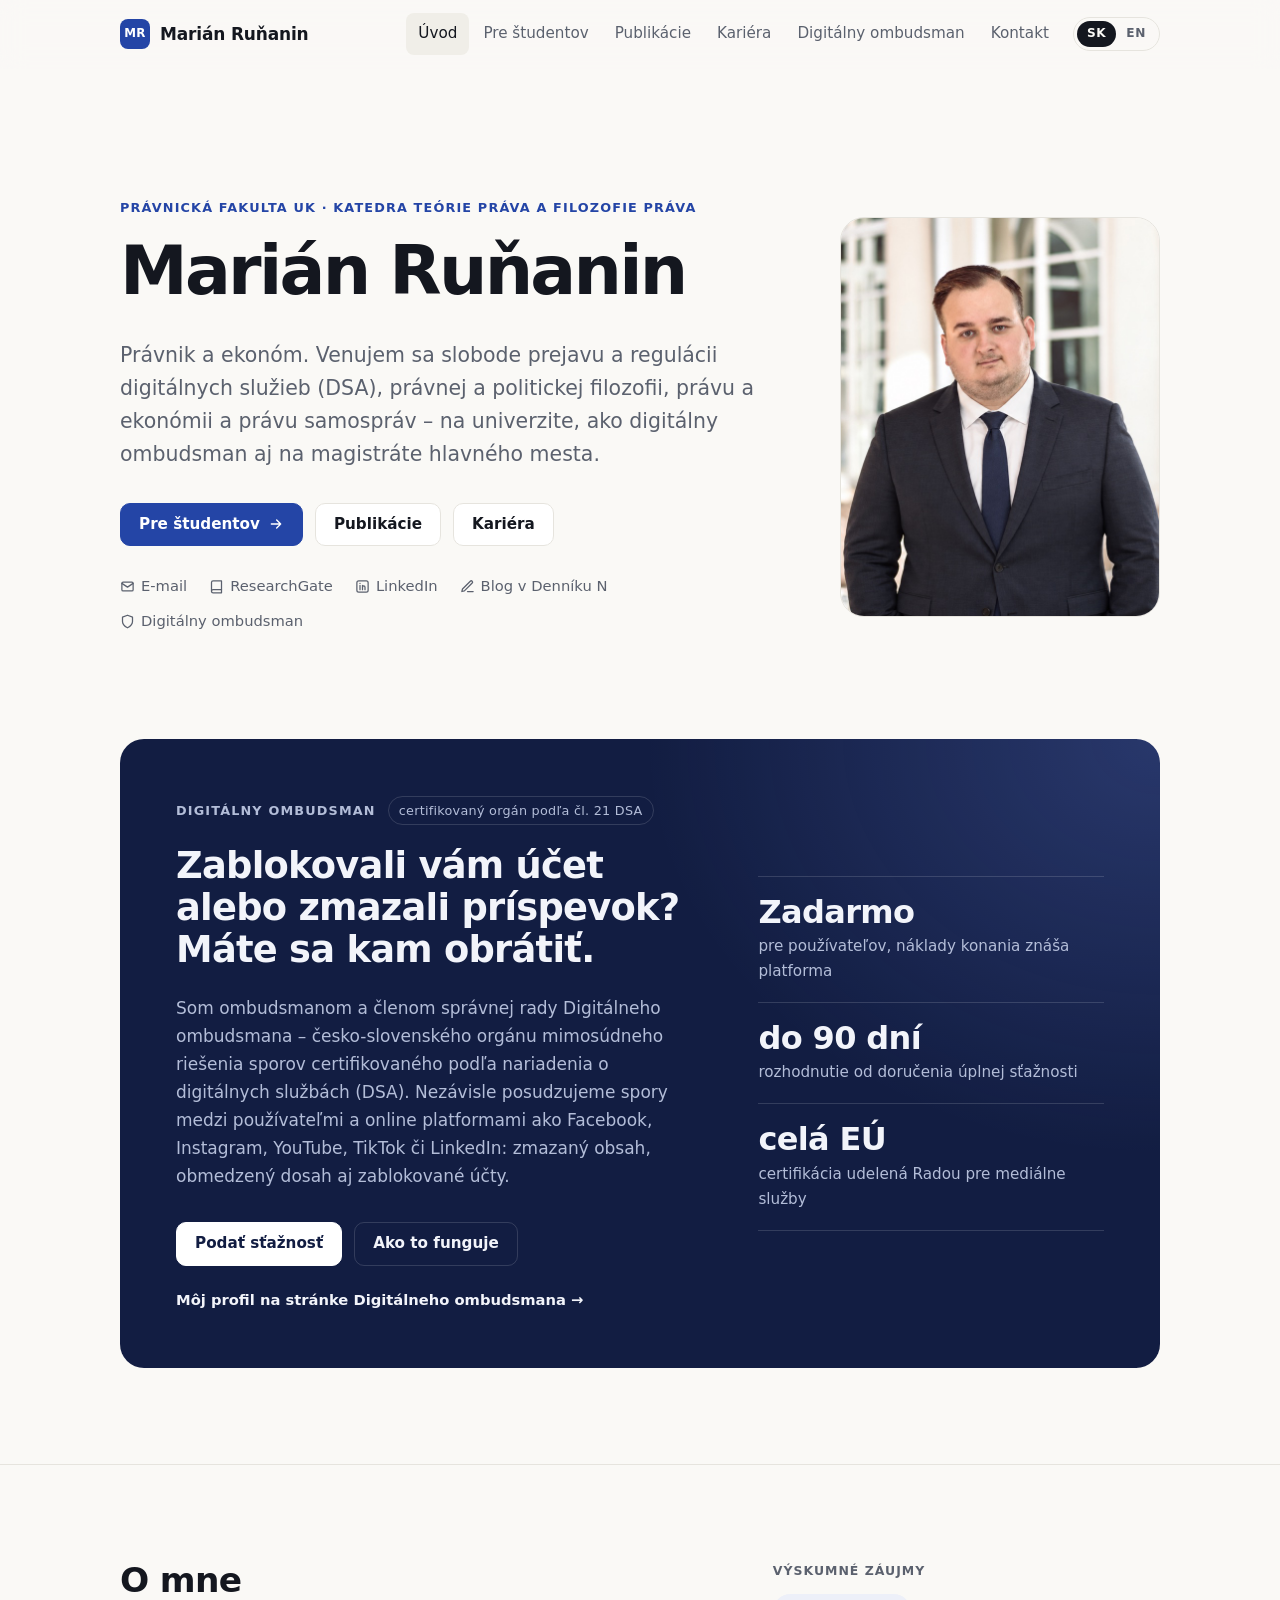
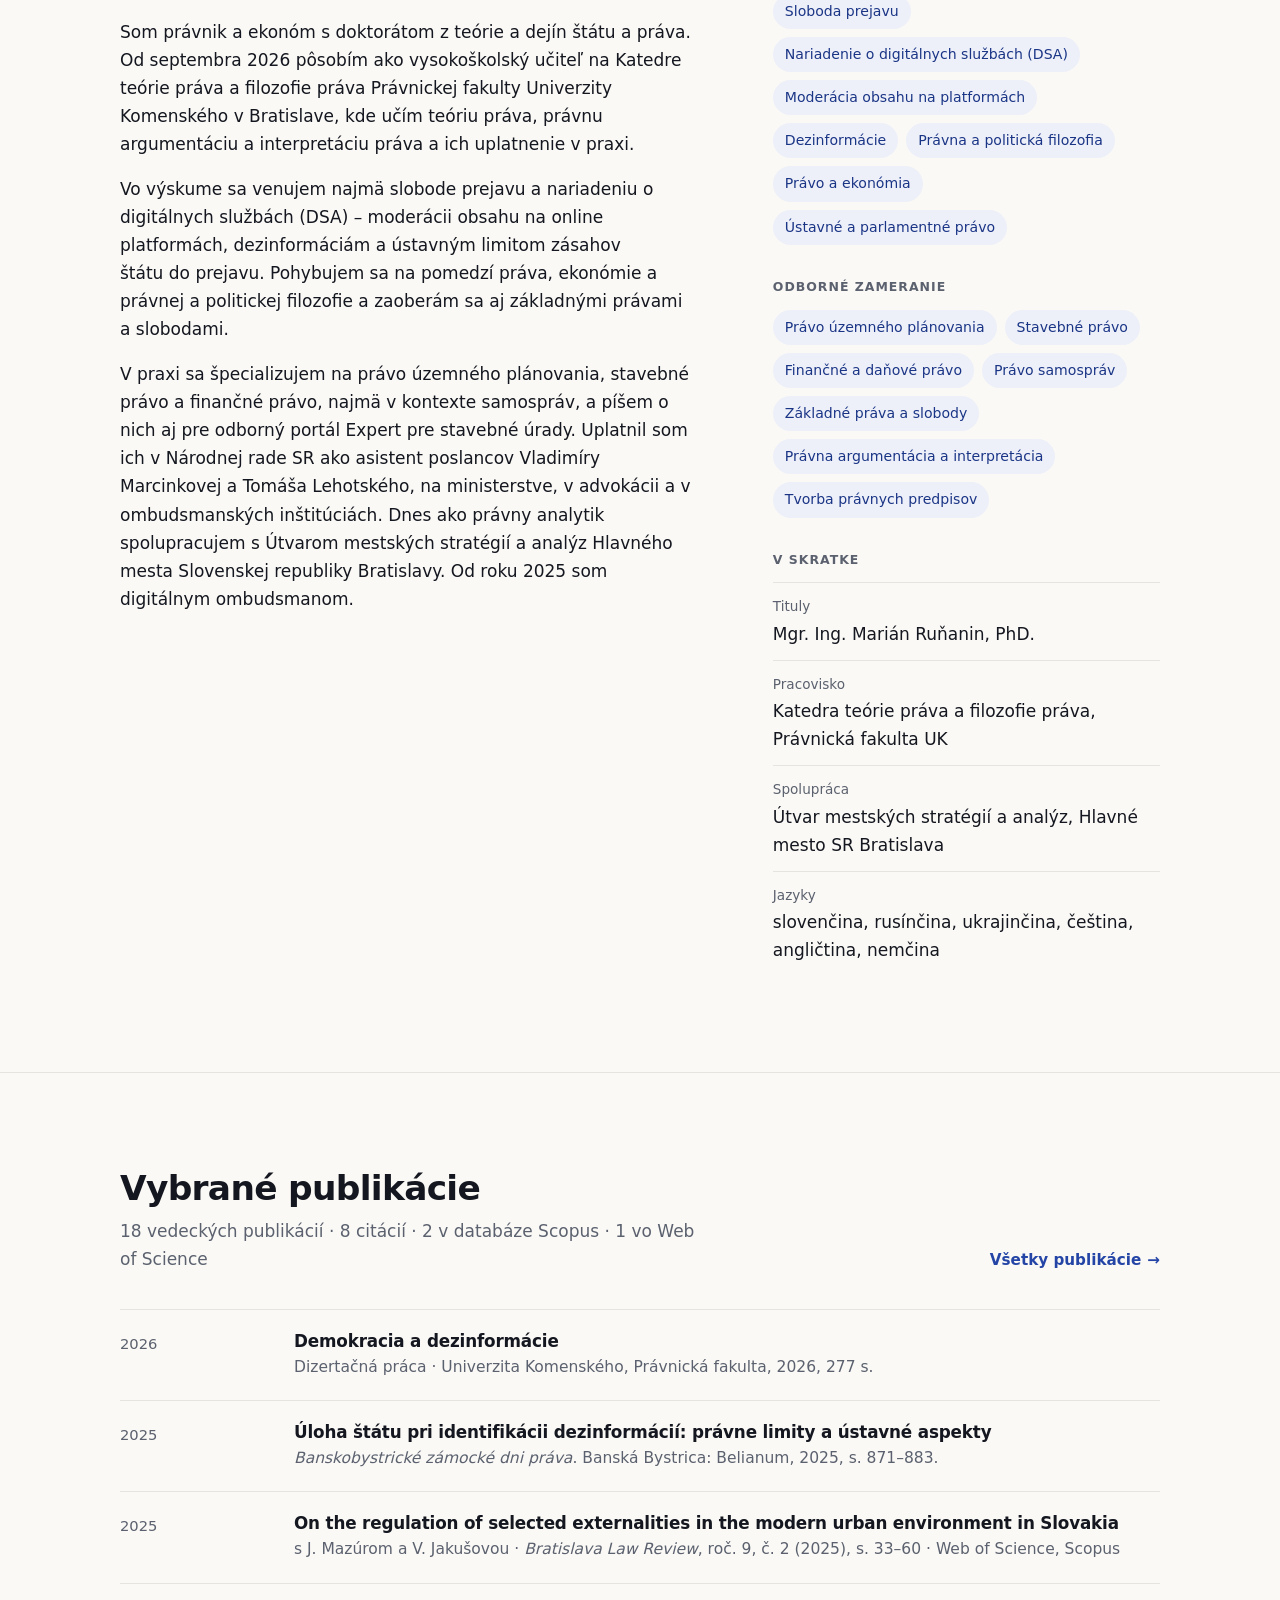
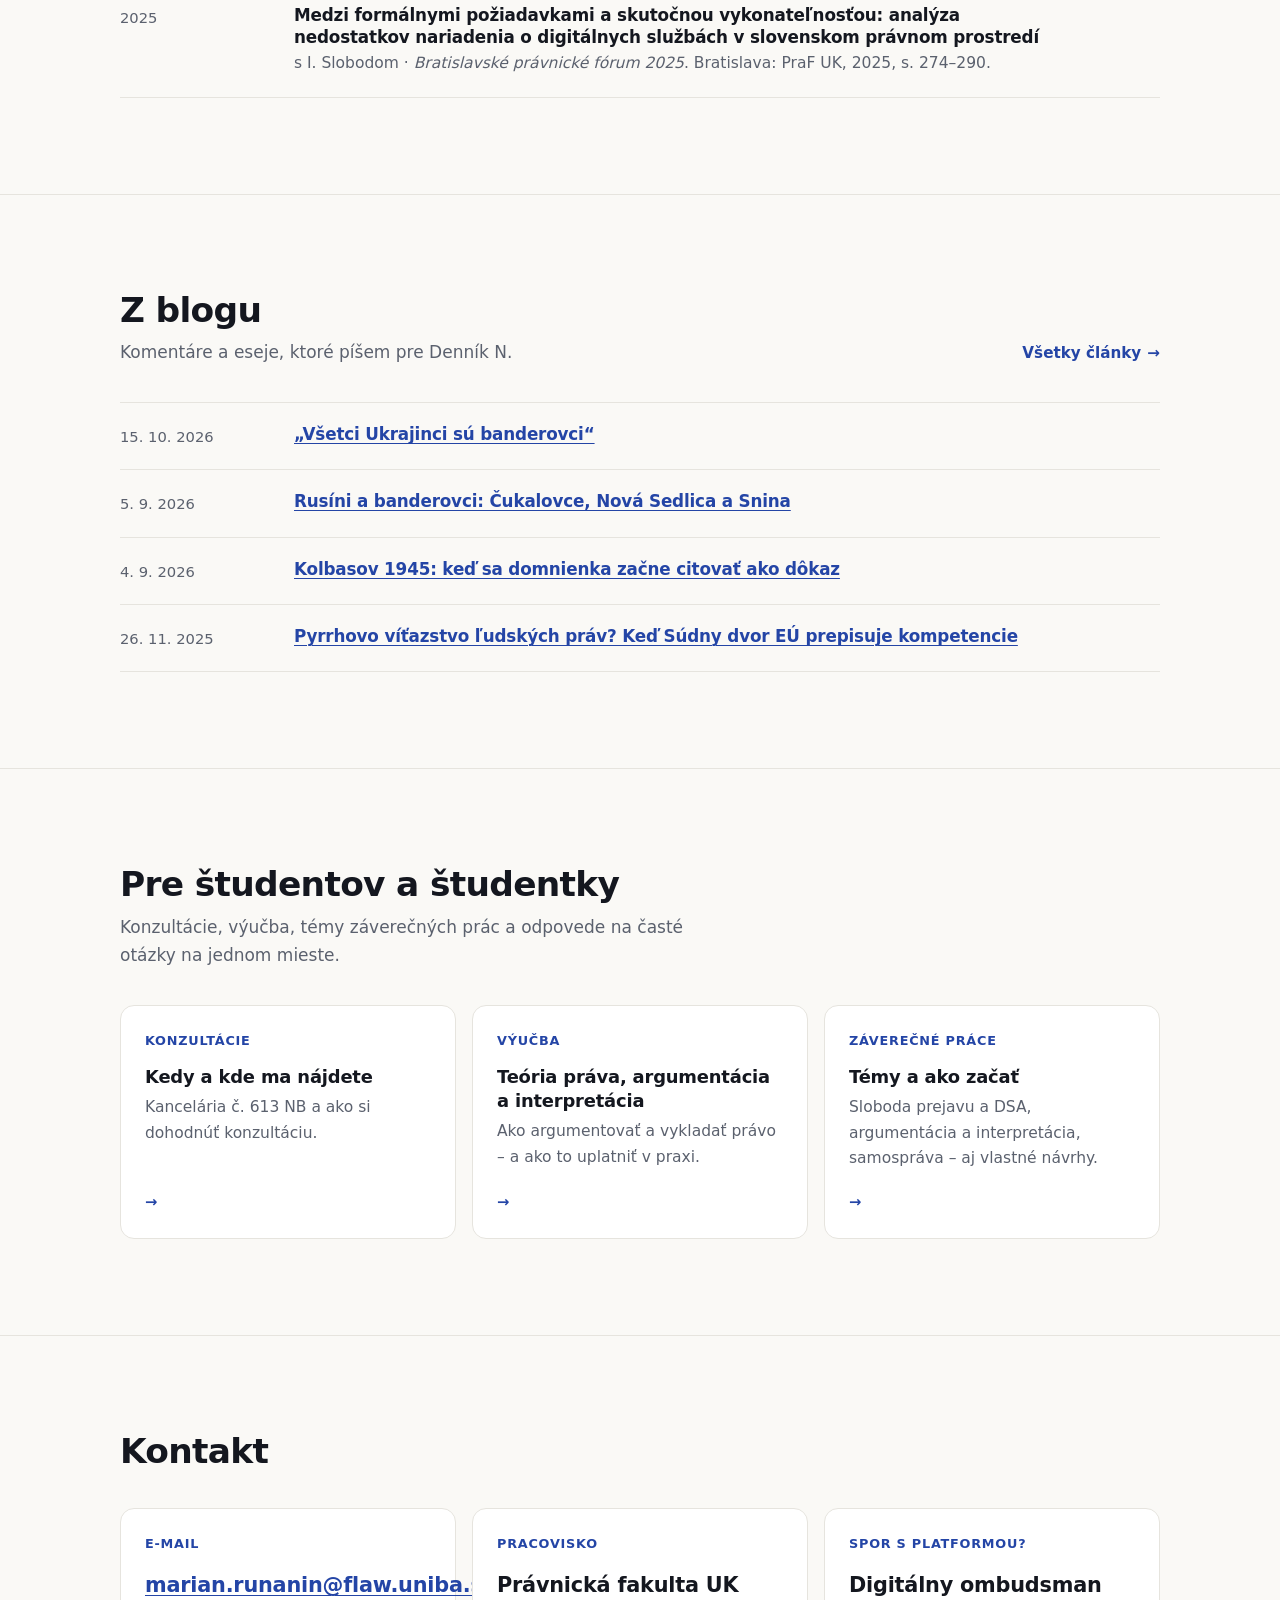
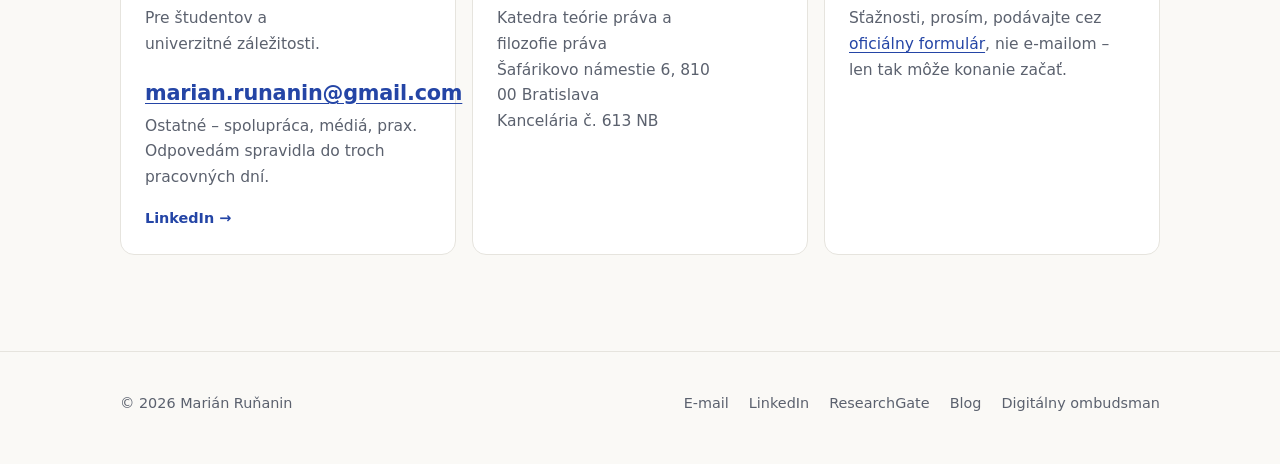
==== commit d20b9a12: "Publikácie podľa evidencie UK: 18 vedeckých, odborné články, recenzie, štatistiky Co-Authored-By: Cl" ====
--- a/index.html
+++ b/index.html
@@ -220,6 +220,7 @@
       <div class="section-head">
         <div>
           <h2><span lang="sk">Vybrané publikácie</span><span lang="en">Selected publications</span></h2>
+          <p><span lang="sk">18 vedeckých publikácií · 8 citácií · 2 v databáze Scopus · 1 vo Web of Science</span><span lang="en">18 academic publications · 8 citations · 2 indexed in Scopus · 1 in Web of Science</span></p>
         </div>
         <a class="more" href="publikacie.html"><span lang="sk">Všetky publikácie</span><span lang="en">All publications</span> →</a>
       </div>
@@ -241,8 +242,15 @@
         <li>
           <span class="when">2025</span>
           <div>
-            <h3>Verejní funkcionári na sociálnych sieťach: osobné názory alebo hlas inštitúcie</h3>
-            <p class="where">s V. Habalovou · <em>Míľniky práva v stredoeurópskom priestore 2025</em>. Bratislava: PraF UK, 2025, s. 63–76.</p>
+            <h3>On the regulation of selected externalities in the modern urban environment in Slovakia</h3>
+            <p class="where">s J. Mazúrom a V. Jakušovou · <em>Bratislava Law Review</em>, roč. 9, č. 2 (2025), s. 33–60 · Web of Science, Scopus</p>
+          </div>
+        </li>
+        <li>
+          <span class="when">2025</span>
+          <div>
+            <h3>Medzi formálnymi požiadavkami a skutočnou vykonateľnosťou: analýza nedostatkov nariadenia o digitálnych službách v slovenskom právnom prostredí</h3>
+            <p class="where">s I. Slobodom · <em>Bratislavské právnické fórum 2025</em>. Bratislava: PraF UK, 2025, s. 274–290.</p>
           </div>
         </li>
       </ul>
--- a/assets/style.css
+++ b/assets/style.css
@@ -624,6 +624,26 @@
   .year-group > h2 { position: static; }
 }
 
+.metrics {
+  display: grid;
+  grid-template-columns: repeat(4, minmax(0, 1fr));
+  gap: 12px;
+  margin: 36px 0 0;
+}
+.metrics div {
+  padding: 18px 20px;
+  border: 1px solid var(--line);
+  border-radius: var(--radius);
+  background: var(--surface);
+}
+.metrics dt { font-size: clamp(1.8rem, 4vw, 2.4rem); font-weight: 650; letter-spacing: -0.03em; line-height: 1.05; }
+.metrics dd { margin: 4px 0 0; color: var(--muted); font-size: .92rem; }
+.metrics-note { margin: 12px 0 0; color: var(--muted); font-size: .84rem; }
+@media (max-width: 640px) { .metrics { grid-template-columns: repeat(2, minmax(0, 1fr)); } }
+
+.badge-index { background: var(--accent-soft); color: var(--accent-ink); }
+.pub-abstract { margin-top: 8px; }
+
 .result-count { margin: -24px 0 32px; color: var(--muted); font-size: .9rem; }
 .empty { padding: 40px 0; color: var(--muted); text-align: center; }
 
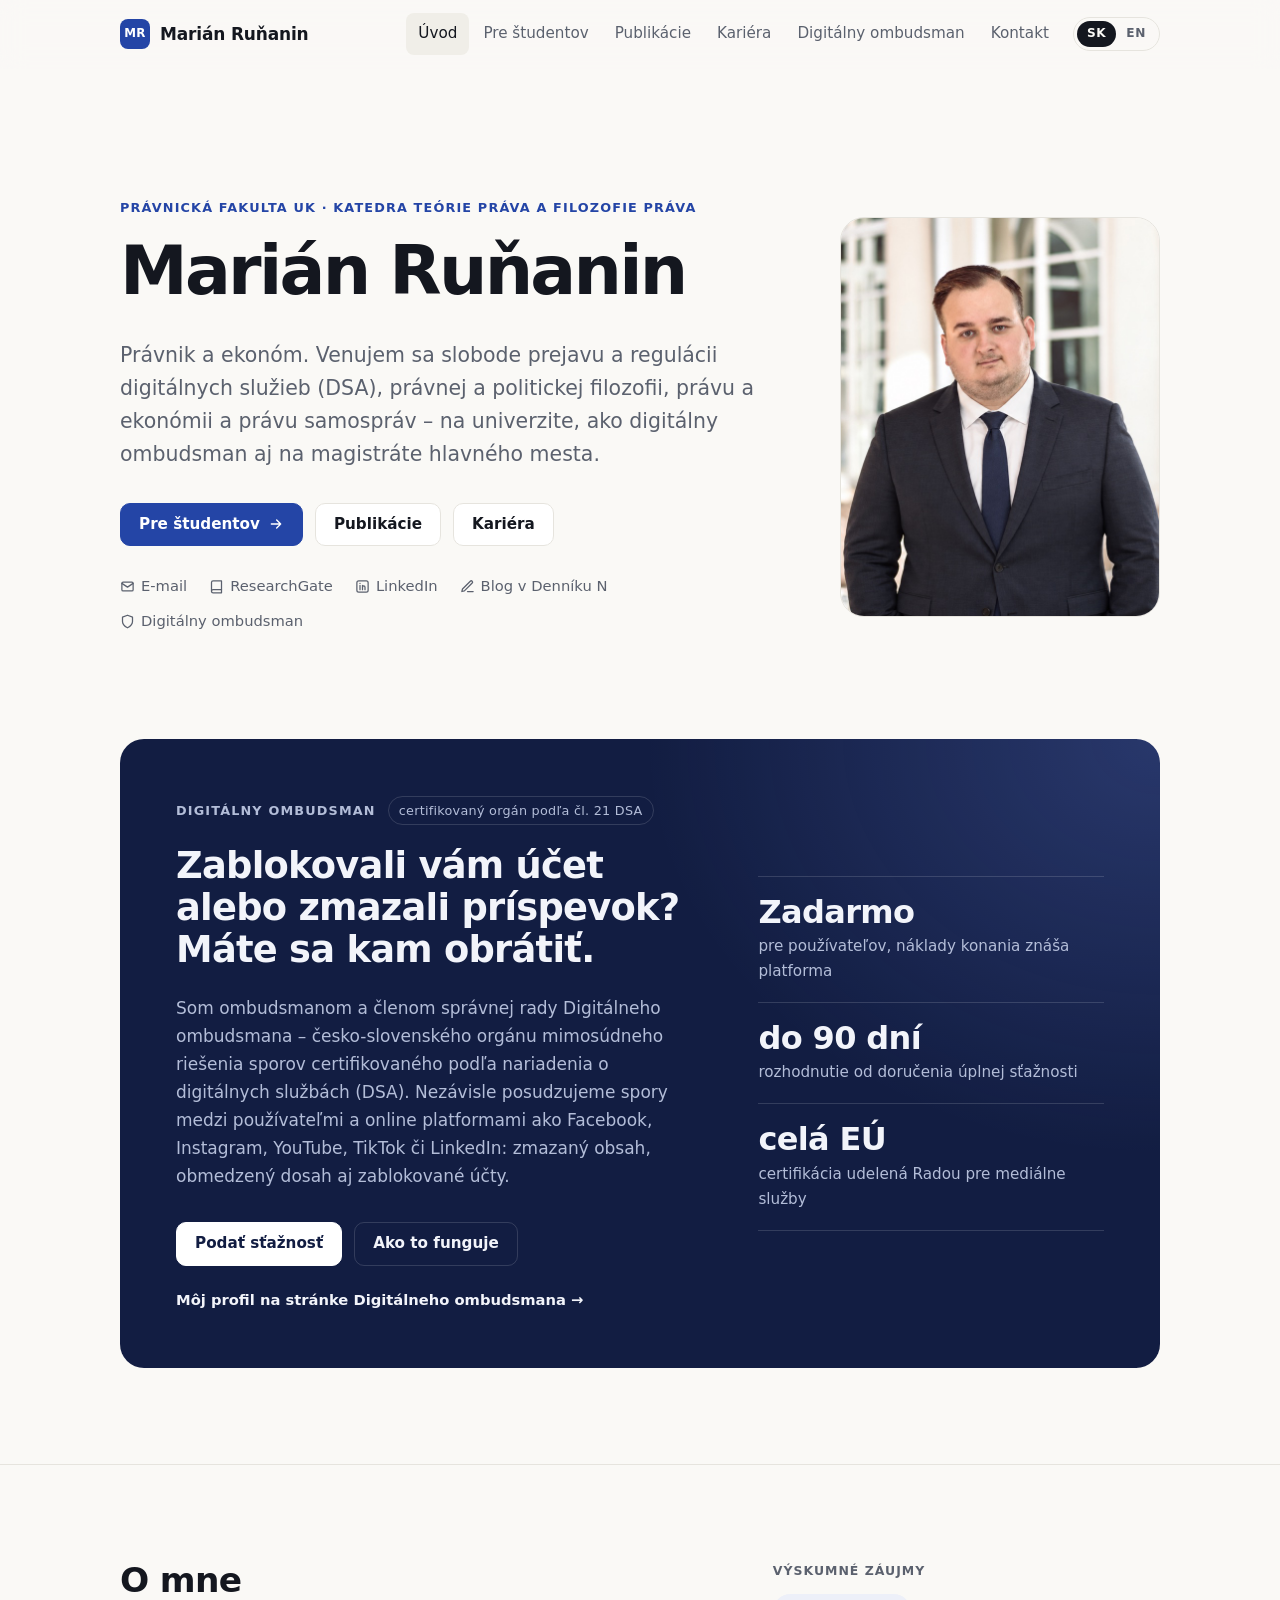
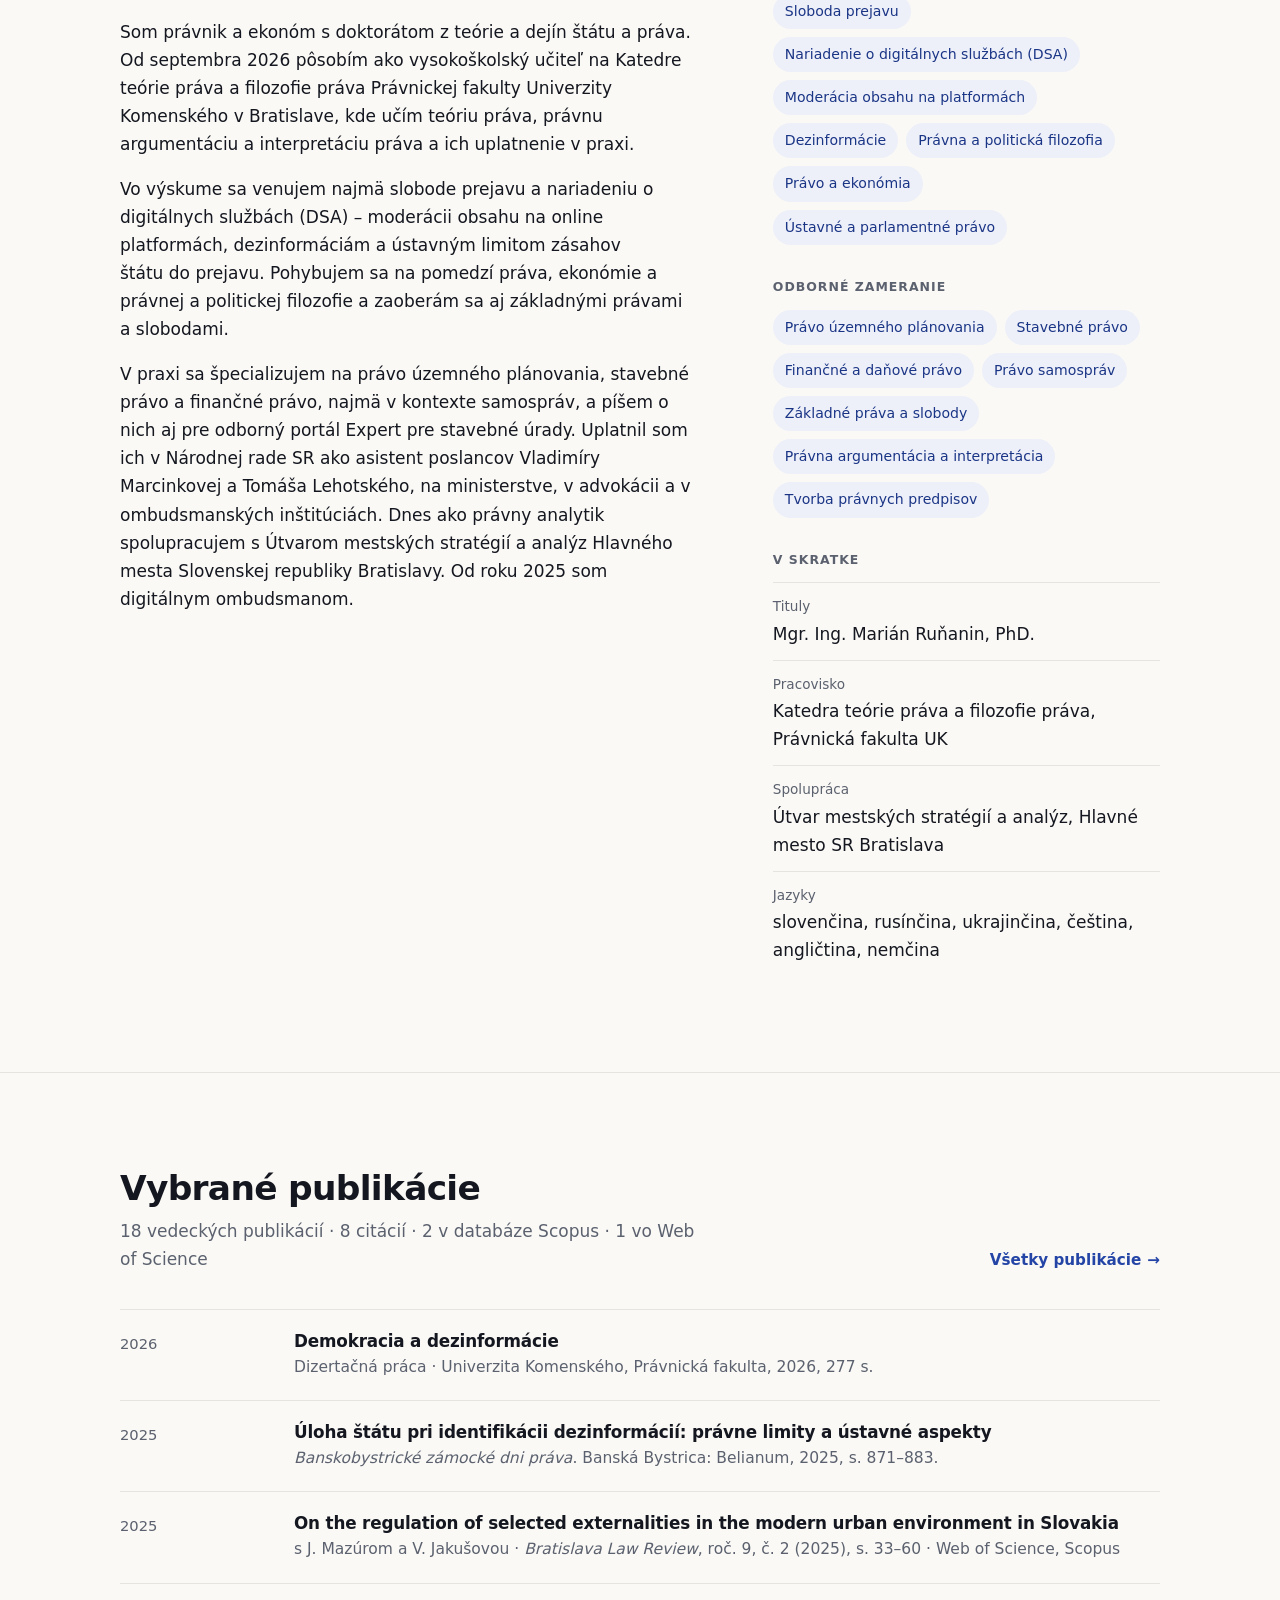
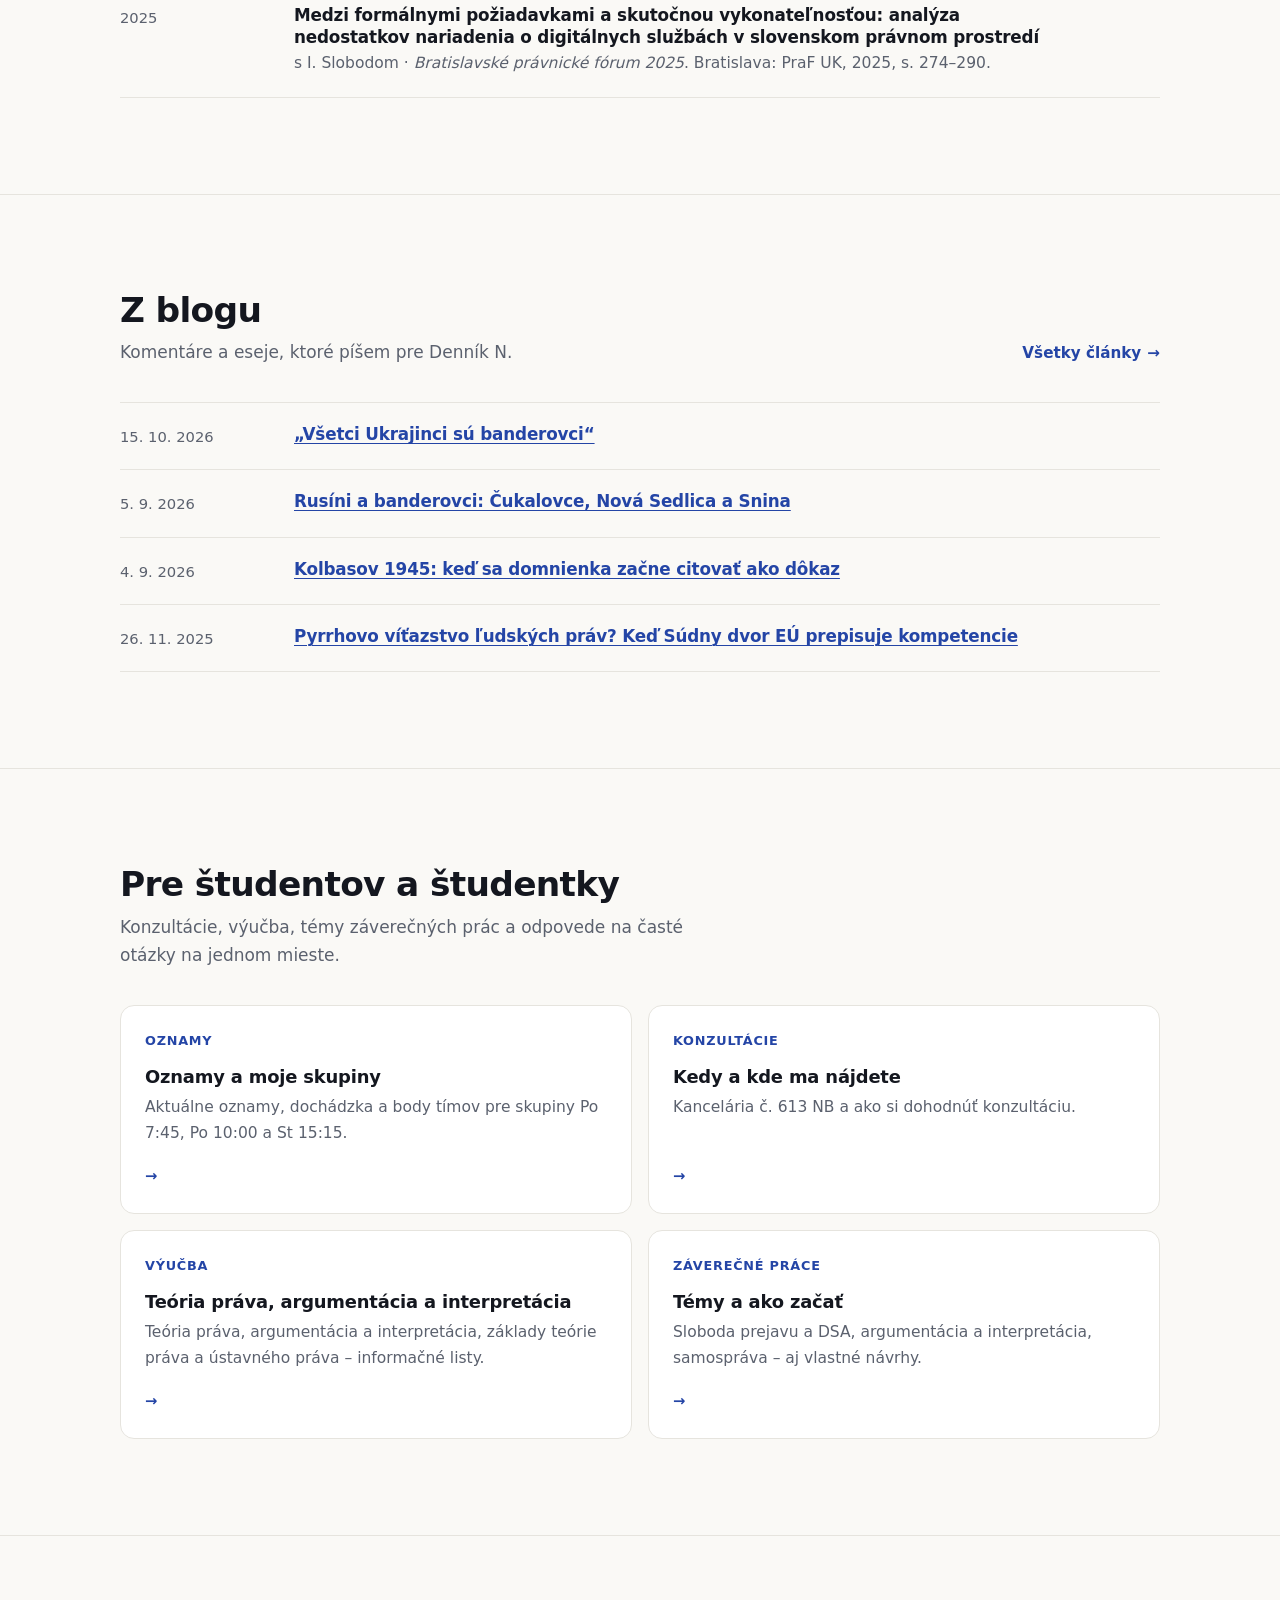
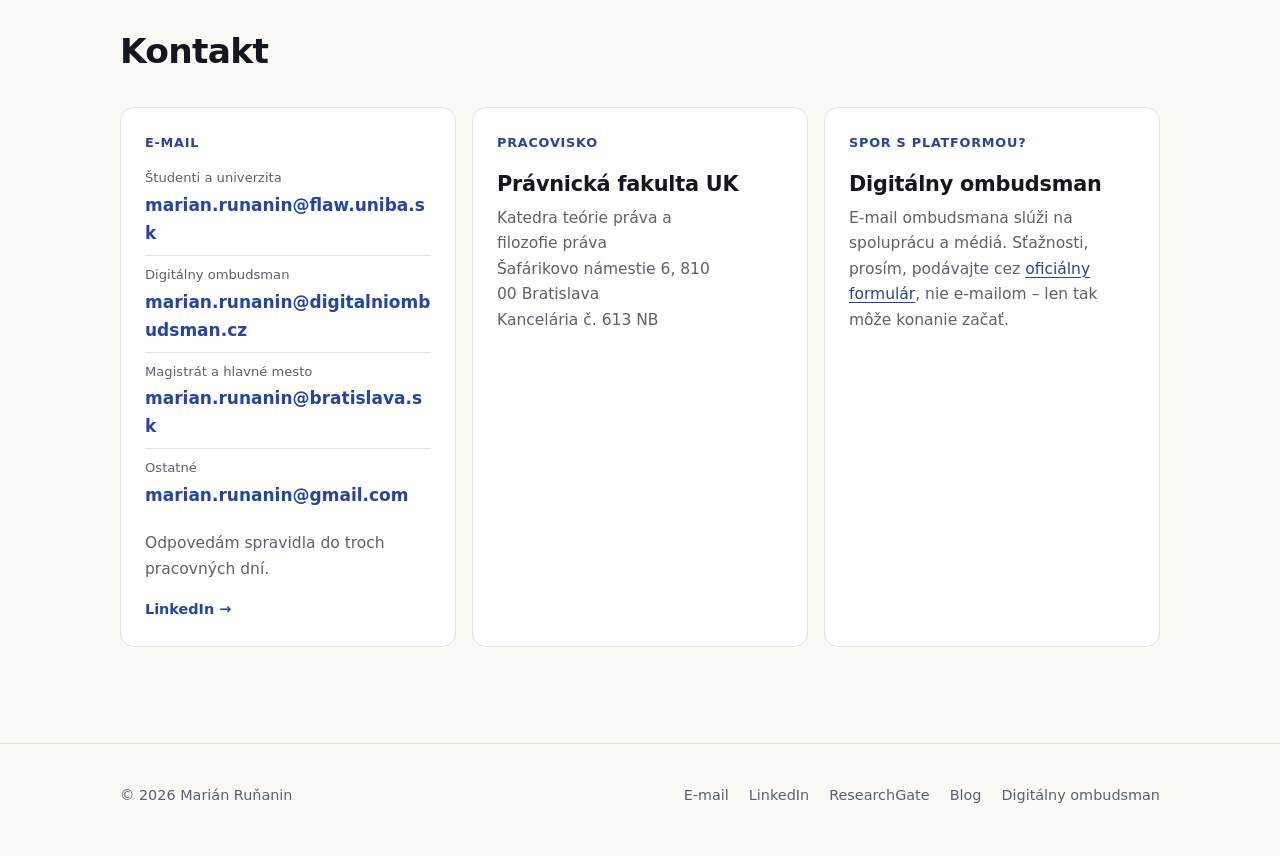
==== commit 0a6a3de6: "Pre študentov: oznamy, moje skupiny (dochádzka, body), informačné listy predmetov; ďalšie e-maily Co" ====
--- a/index.html
+++ b/index.html
@@ -297,7 +297,13 @@
           <p><span lang="sk">Konzultácie, výučba, témy záverečných prác a odpovede na časté otázky na jednom mieste.</span><span lang="en">Office hours, teaching, thesis topics and answers to common questions in one place.</span></p>
         </div>
       </div>
-      <div class="grid">
+      <div class="grid grid-2">
+        <a class="card" href="studenti.html#oznamy">
+          <p class="kicker"><span lang="sk">Oznamy</span><span lang="en">Announcements</span></p>
+          <h3><span lang="sk">Oznamy a moje skupiny</span><span lang="en">Announcements &amp; my groups</span></h3>
+          <p><span lang="sk">Aktuálne oznamy, dochádzka a body tímov pre skupiny Po 7:45, Po 10:00 a St 15:15.</span><span lang="en">Current announcements, attendance and team points for the Mon 7:45, Mon 10:00 and Wed 15:15 groups.</span></p>
+          <span class="go">→</span>
+        </a>
         <a class="card" href="studenti.html#konzultacie">
           <p class="kicker"><span lang="sk">Konzultácie</span><span lang="en">Consultations</span></p>
           <h3><span lang="sk">Kedy a kde ma nájdete</span><span lang="en">When and where to find me</span></h3>
@@ -307,7 +313,7 @@
         <a class="card" href="studenti.html#vyucba">
           <p class="kicker"><span lang="sk">Výučba</span><span lang="en">Teaching</span></p>
           <h3><span lang="sk">Teória práva, argumentácia a interpretácia</span><span lang="en">Legal theory, argumentation &amp; interpretation</span></h3>
-          <p><span lang="sk">Ako argumentovať a vykladať právo – a ako to uplatniť v praxi.</span><span lang="en">How to argue and interpret the law – and apply it in practice.</span></p>
+          <p><span lang="sk">Teória práva, argumentácia a interpretácia, základy teórie práva a ústavného práva – informačné listy.</span><span lang="en">Legal theory, argumentation and interpretation, foundations of legal theory and constitutional law – course sheets.</span></p>
           <span class="go">→</span>
         </a>
         <a class="card" href="studenti.html#zaverecne-prace">
@@ -331,10 +337,13 @@
       <div class="grid">
         <div class="card">
           <p class="kicker">E-mail</p>
-          <p class="big"><a href="mailto:marian.runanin@flaw.uniba.sk">marian.runanin@flaw.uniba.sk</a></p>
-          <p><span lang="sk">Pre študentov a univerzitné záležitosti.</span><span lang="en">For students and university matters.</span></p>
-          <p class="big" style="margin-top:18px"><a href="mailto:marian.runanin@gmail.com">marian.runanin@gmail.com</a></p>
-          <p><span lang="sk">Ostatné – spolupráca, médiá, prax. Odpovedám spravidla do troch pracovných dní.</span><span lang="en">Everything else – collaboration, media, practice. I usually reply within three working days.</span></p>
+          <dl class="mail-list">
+            <div><dt><span lang="sk">Študenti a univerzita</span><span lang="en">Students &amp; university</span></dt><dd><a href="mailto:marian.runanin@flaw.uniba.sk">marian.runanin@flaw.uniba.sk</a></dd></div>
+            <div><dt><span lang="sk">Digitálny ombudsman</span><span lang="en">Digital Ombudsman</span></dt><dd><a href="mailto:marian.runanin@digitalniombudsman.cz">marian.runanin@digitalniombudsman.cz</a></dd></div>
+            <div><dt><span lang="sk">Magistrát a hlavné mesto</span><span lang="en">Bratislava City Hall</span></dt><dd><a href="mailto:marian.runanin@bratislava.sk">marian.runanin@bratislava.sk</a></dd></div>
+            <div><dt><span lang="sk">Ostatné</span><span lang="en">Everything else</span></dt><dd><a href="mailto:marian.runanin@gmail.com">marian.runanin@gmail.com</a></dd></div>
+          </dl>
+          <p style="margin-top:14px"><span lang="sk">Odpovedám spravidla do troch pracovných dní.</span><span lang="en">I usually reply within three working days.</span></p>
           <div class="card-links"><a href="https://www.linkedin.com/in/mari%C3%A1n-ru%C5%88anin-a3080412b/" rel="noopener">LinkedIn →</a></div>
         </div>
         <div class="card">
@@ -349,7 +358,7 @@
         <div class="card">
           <p class="kicker"><span lang="sk">Spor s platformou?</span><span lang="en">Dispute with a platform?</span></p>
           <p class="big"><span lang="sk">Digitálny ombudsman</span><span lang="en">Digital Ombudsman</span></p>
-          <p><span lang="sk">Sťažnosti, prosím, podávajte cez</span><span lang="en">Please file complaints via the</span> <a href="https://www.digitalniombudsman.cz/sk/formular-sk" rel="noopener"><span lang="sk">oficiálny formulár</span><span lang="en">official form</span></a><span lang="sk">, nie e-mailom – len tak môže konanie začať.</span><span lang="en">, not by e-mail – that is the only way a case can be opened.</span></p>
+          <p><span lang="sk">E-mail ombudsmana slúži na spoluprácu a médiá. Sťažnosti, prosím, podávajte cez</span><span lang="en">The ombudsman e-mail is for cooperation and media. Please file complaints via the</span> <a href="https://www.digitalniombudsman.cz/sk/formular-sk" rel="noopener"><span lang="sk">oficiálny formulár</span><span lang="en">official form</span></a><span lang="sk">, nie e-mailom – len tak môže konanie začať.</span><span lang="en">, not by e-mail – that is the only way a case can be opened.</span></p>
         </div>
       </div>
     </div>
--- a/assets/style.css
+++ b/assets/style.css
@@ -673,6 +673,33 @@
 }
 .toc a:hover { color: var(--text); border-color: var(--muted); }
 
+/* ---------- Oznamy a skupiny ---------- */
+
+.notices { display: grid; gap: 12px; }
+.notice {
+  padding: 20px 24px;
+  border: 1px solid var(--line);
+  border-left: 3px solid var(--line);
+  border-radius: 0 var(--radius) var(--radius) 0;
+  background: var(--surface);
+}
+.notice h3 { margin: 4px 0 6px; font-size: 1.12rem; }
+.notice p:last-child { margin: 0; color: var(--muted); }
+.notice-meta { margin: 0; color: var(--muted); font-size: .84rem; }
+.notice-important { border-left-color: var(--accent); background: var(--accent-soft); border-color: transparent; border-left-color: var(--accent); }
+.notice-important h3 { color: var(--accent-ink); }
+
+.group-links { display: flex; flex-wrap: wrap; gap: 8px; margin-top: 16px; }
+.group-links .btn { padding: 9px 14px; font-size: .9rem; }
+
+.mail-list { margin: 0; }
+.mail-list div { padding: 8px 0; border-top: 1px solid var(--line); }
+.mail-list div:first-child { border-top: 0; padding-top: 0; }
+.mail-list dt { color: var(--muted); font-size: .82rem; }
+.mail-list dd { margin: 2px 0 0; font-weight: 600; overflow-wrap: anywhere; }
+.mail-list a { text-decoration: none; }
+.mail-list a:hover { text-decoration: underline; }
+
 /* ---------- Tabuľka ---------- */
 
 .table-wrap {
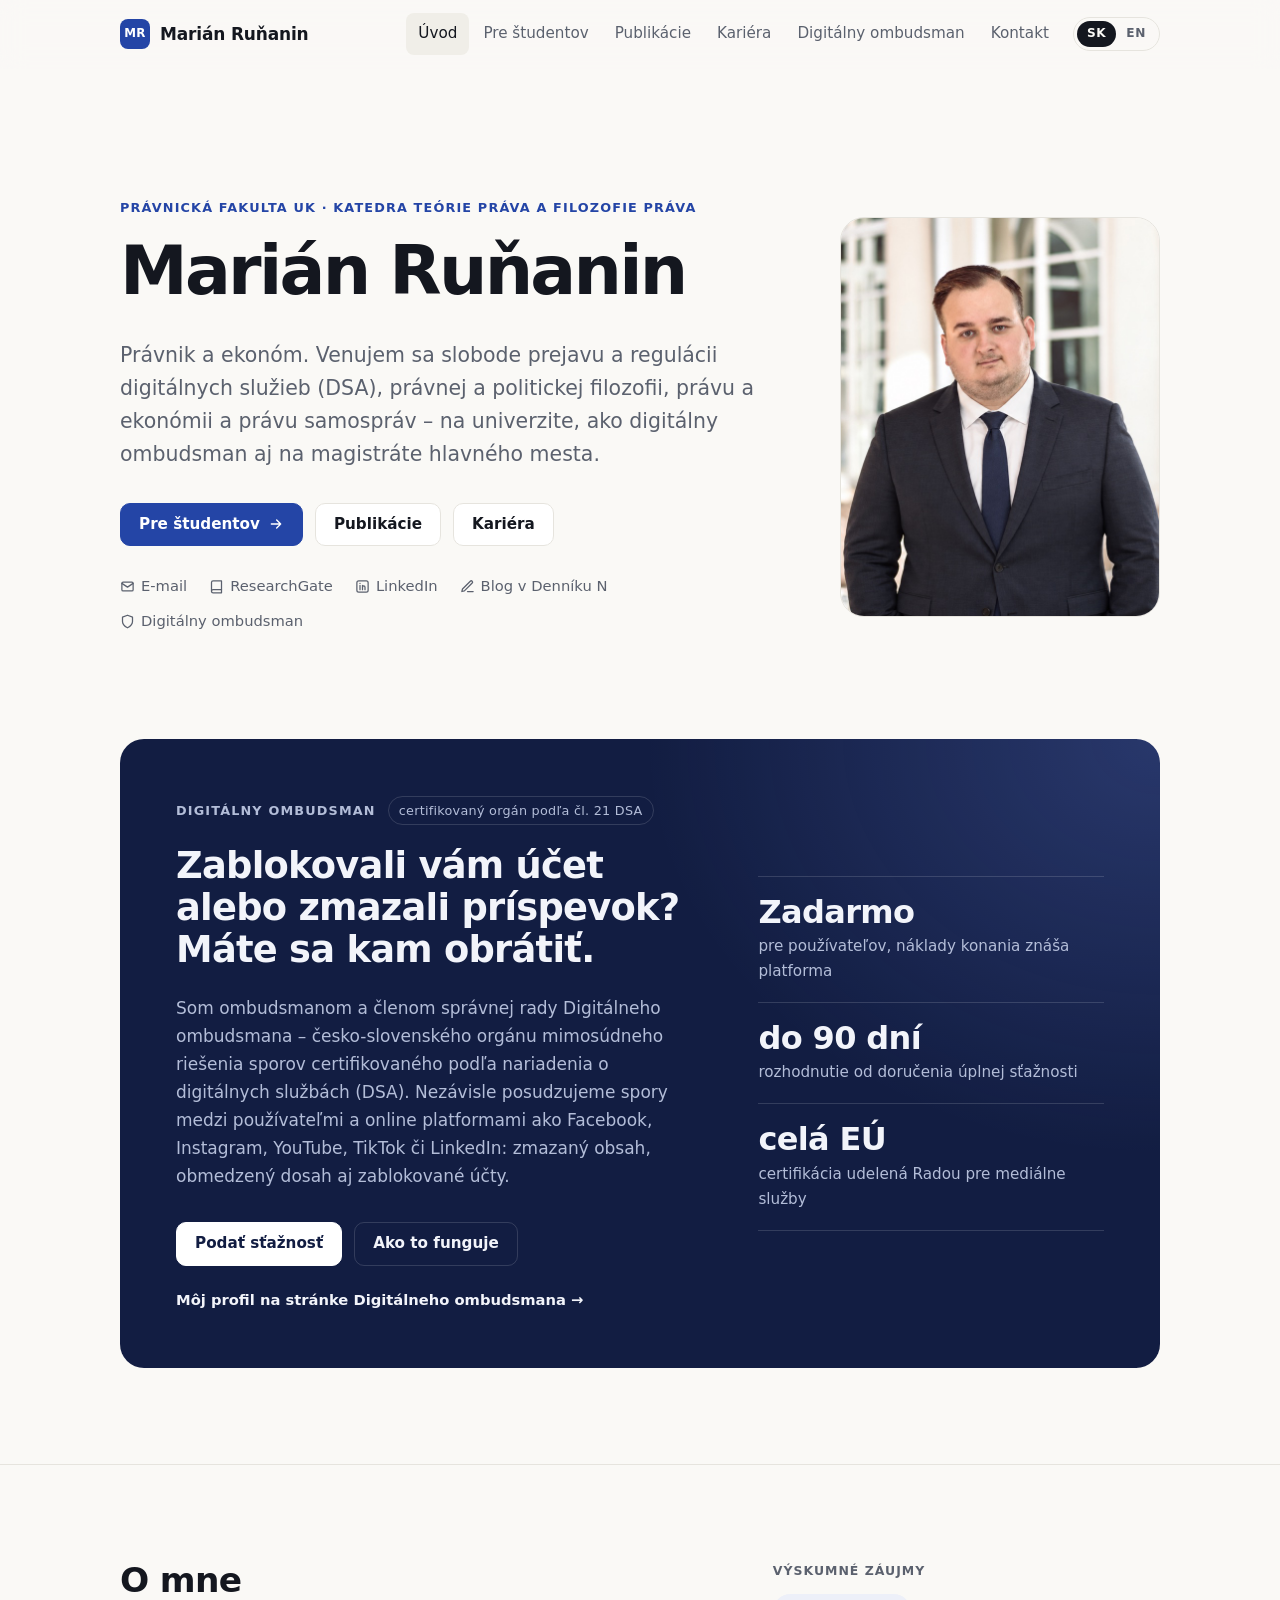
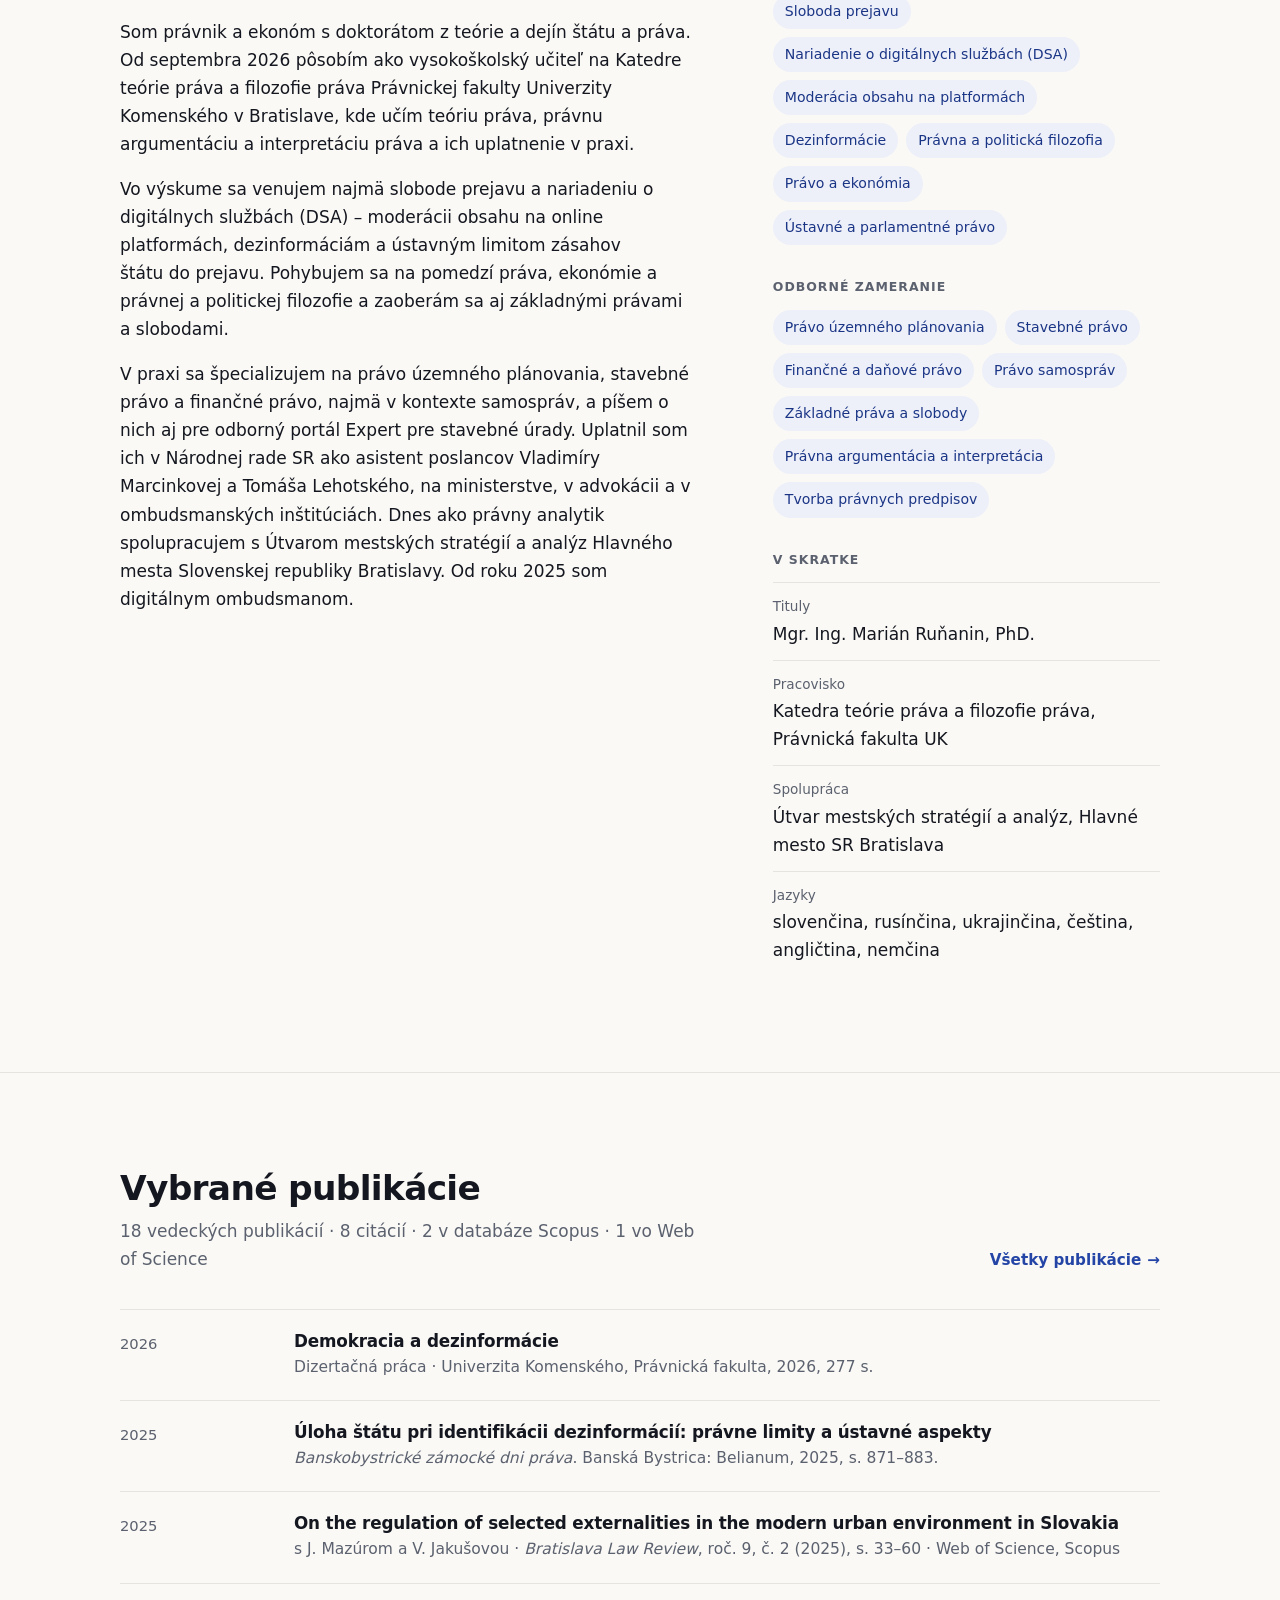
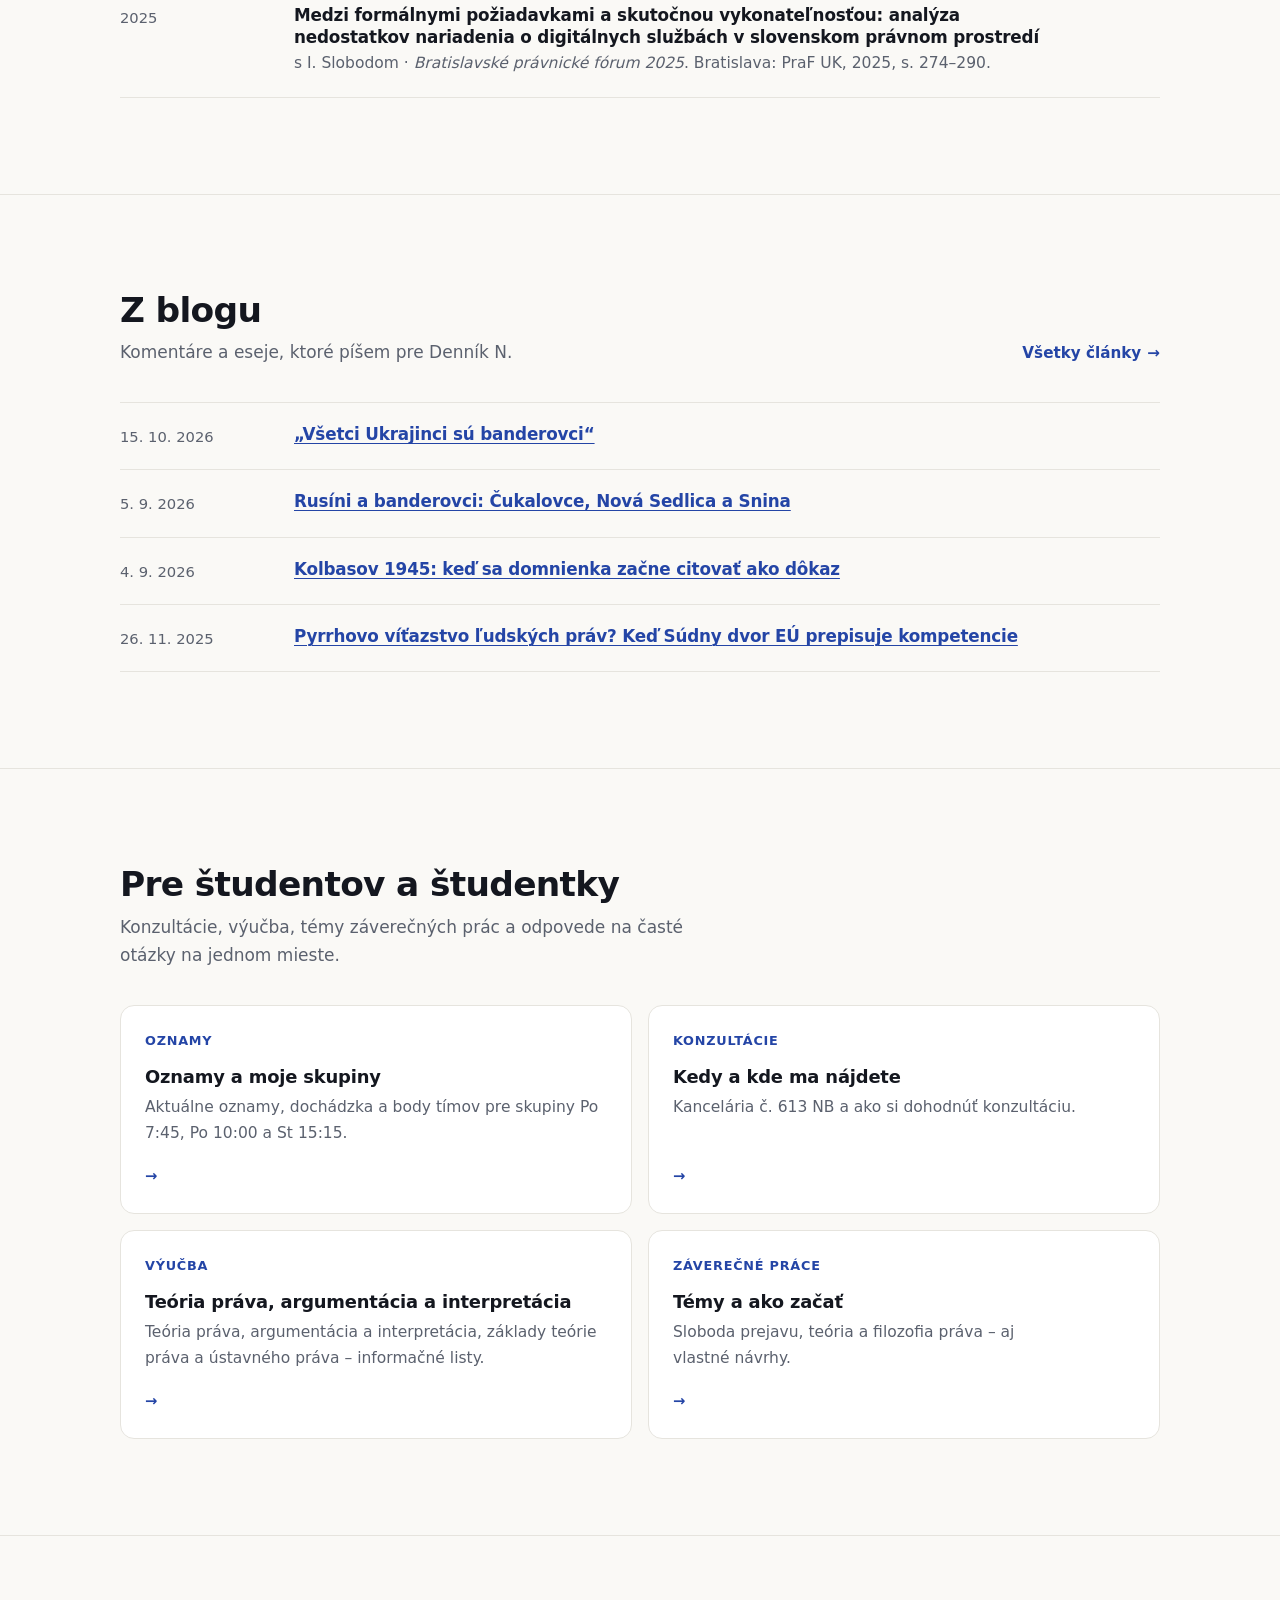
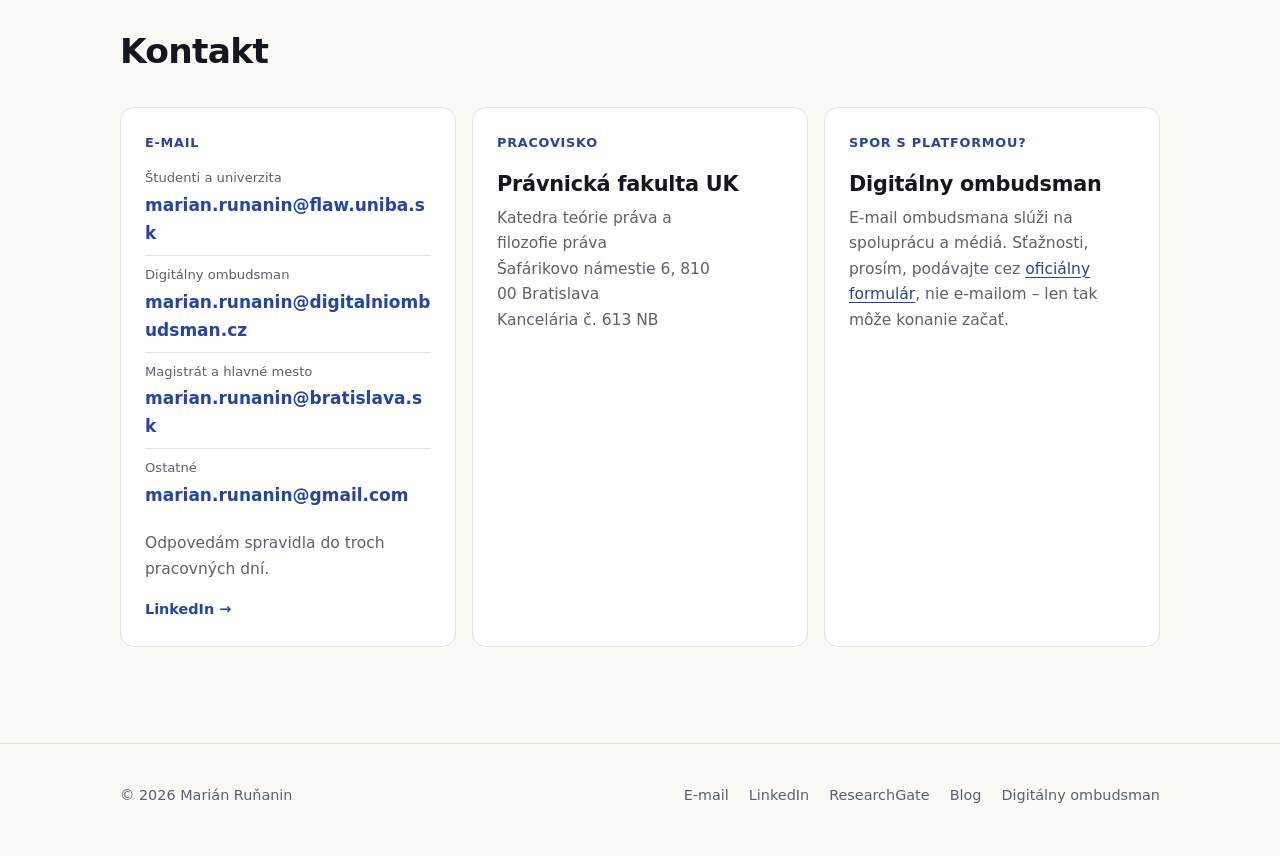
==== commit b7916025: "Pre študentov: nové témy záverečných prác Co-Authored-By: Claude Opus 5.5 <noreply@anthropic.com>" ====
--- a/index.html
+++ b/index.html
@@ -319,7 +319,7 @@
         <a class="card" href="studenti.html#zaverecne-prace">
           <p class="kicker"><span lang="sk">Záverečné práce</span><span lang="en">Theses</span></p>
           <h3><span lang="sk">Témy a ako začať</span><span lang="en">Topics and how to start</span></h3>
-          <p><span lang="sk">Sloboda prejavu a DSA, argumentácia a interpretácia, samospráva – aj vlastné návrhy.</span><span lang="en">Free speech and the DSA, argumentation and interpretation, local government – your own ideas welcome.</span></p>
+          <p><span lang="sk">Sloboda prejavu, teória a filozofia práva – aj vlastné návrhy.</span><span lang="en">Free speech, legal theory and philosophy – your own ideas welcome.</span></p>
           <span class="go">→</span>
         </a>
       </div>
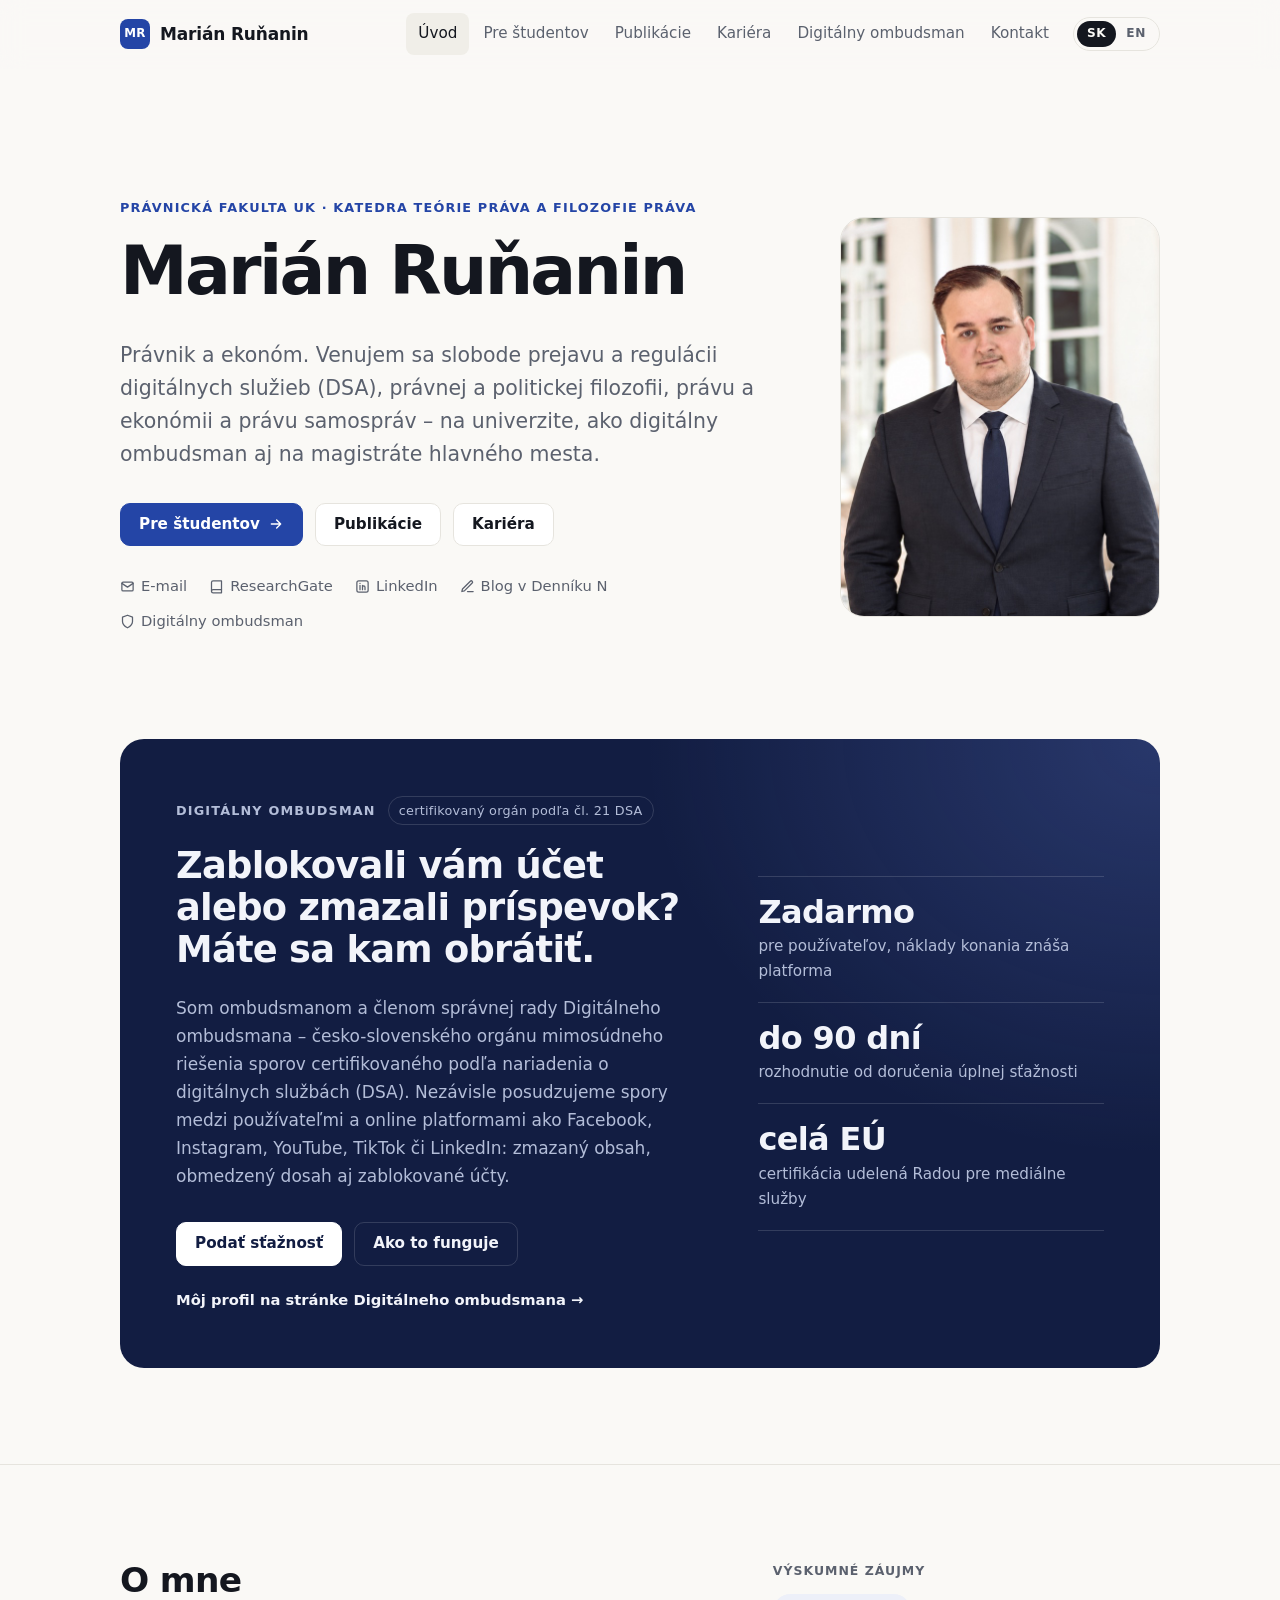
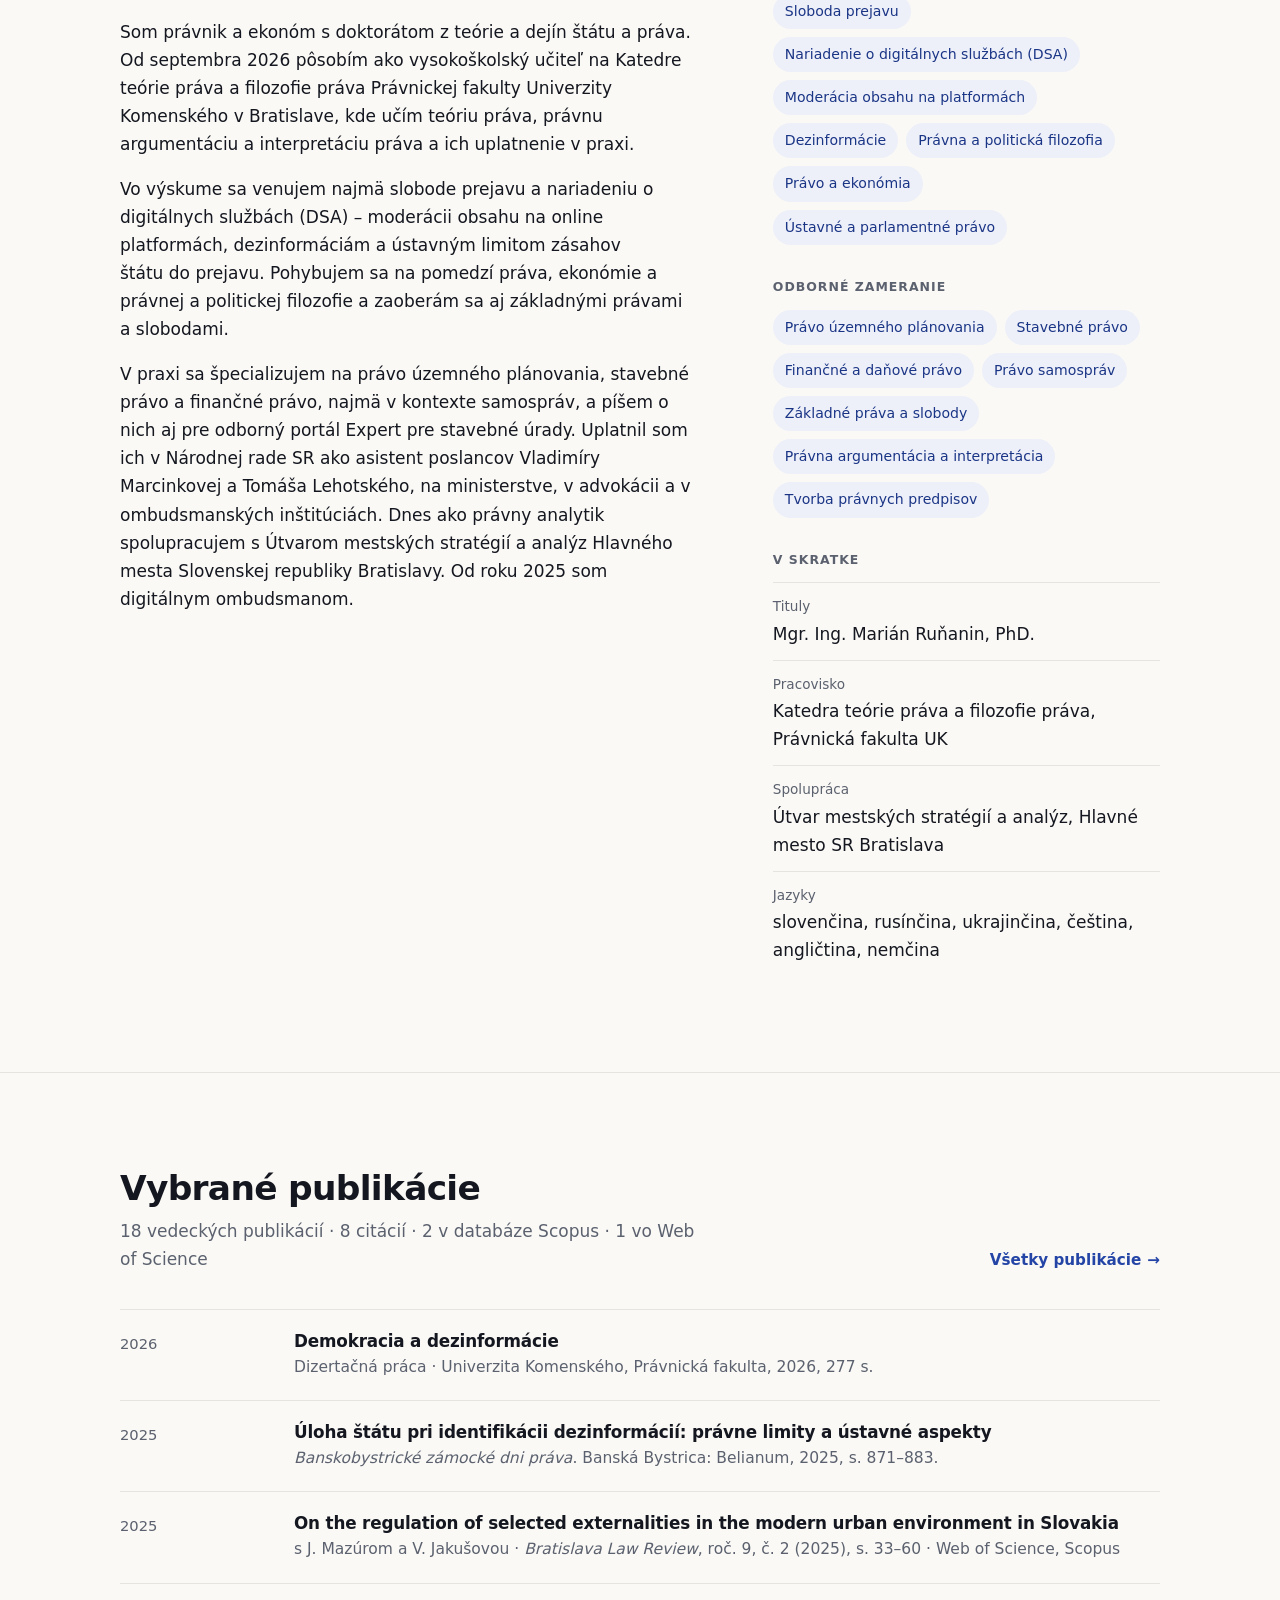
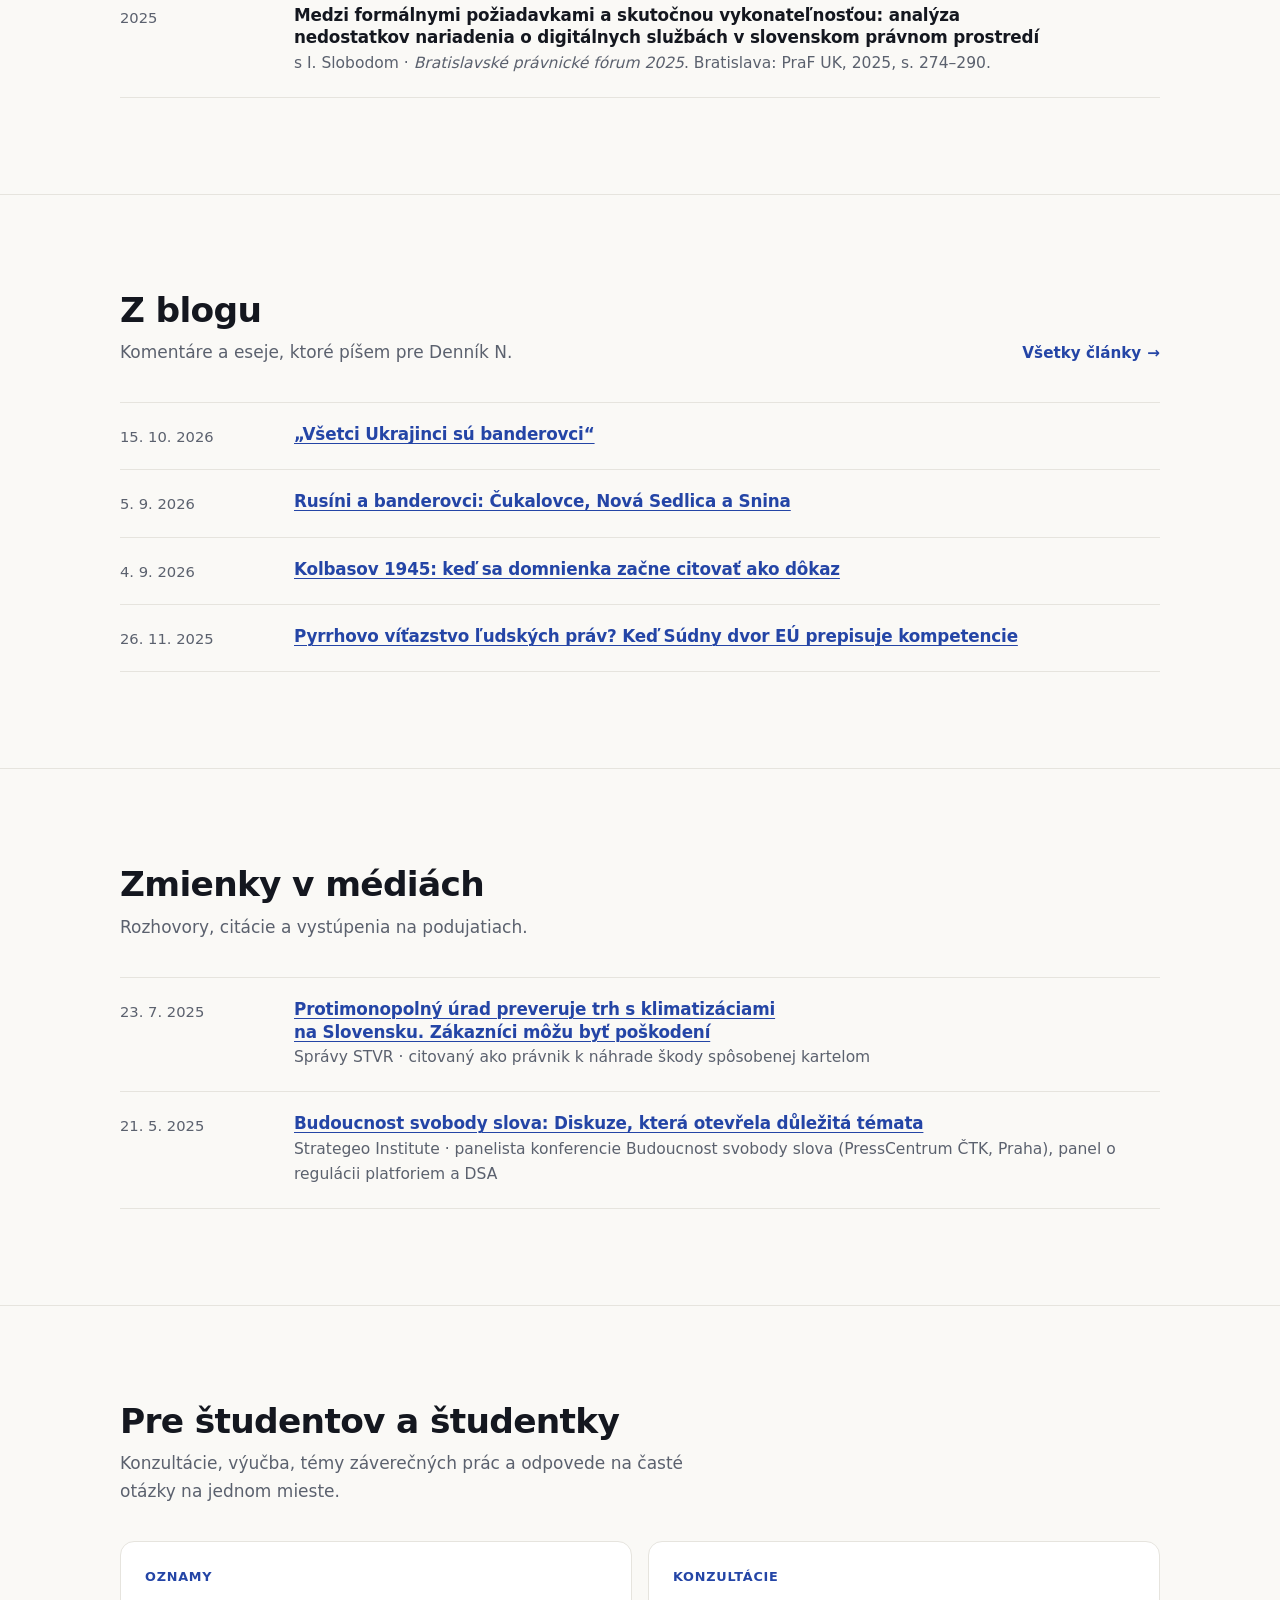
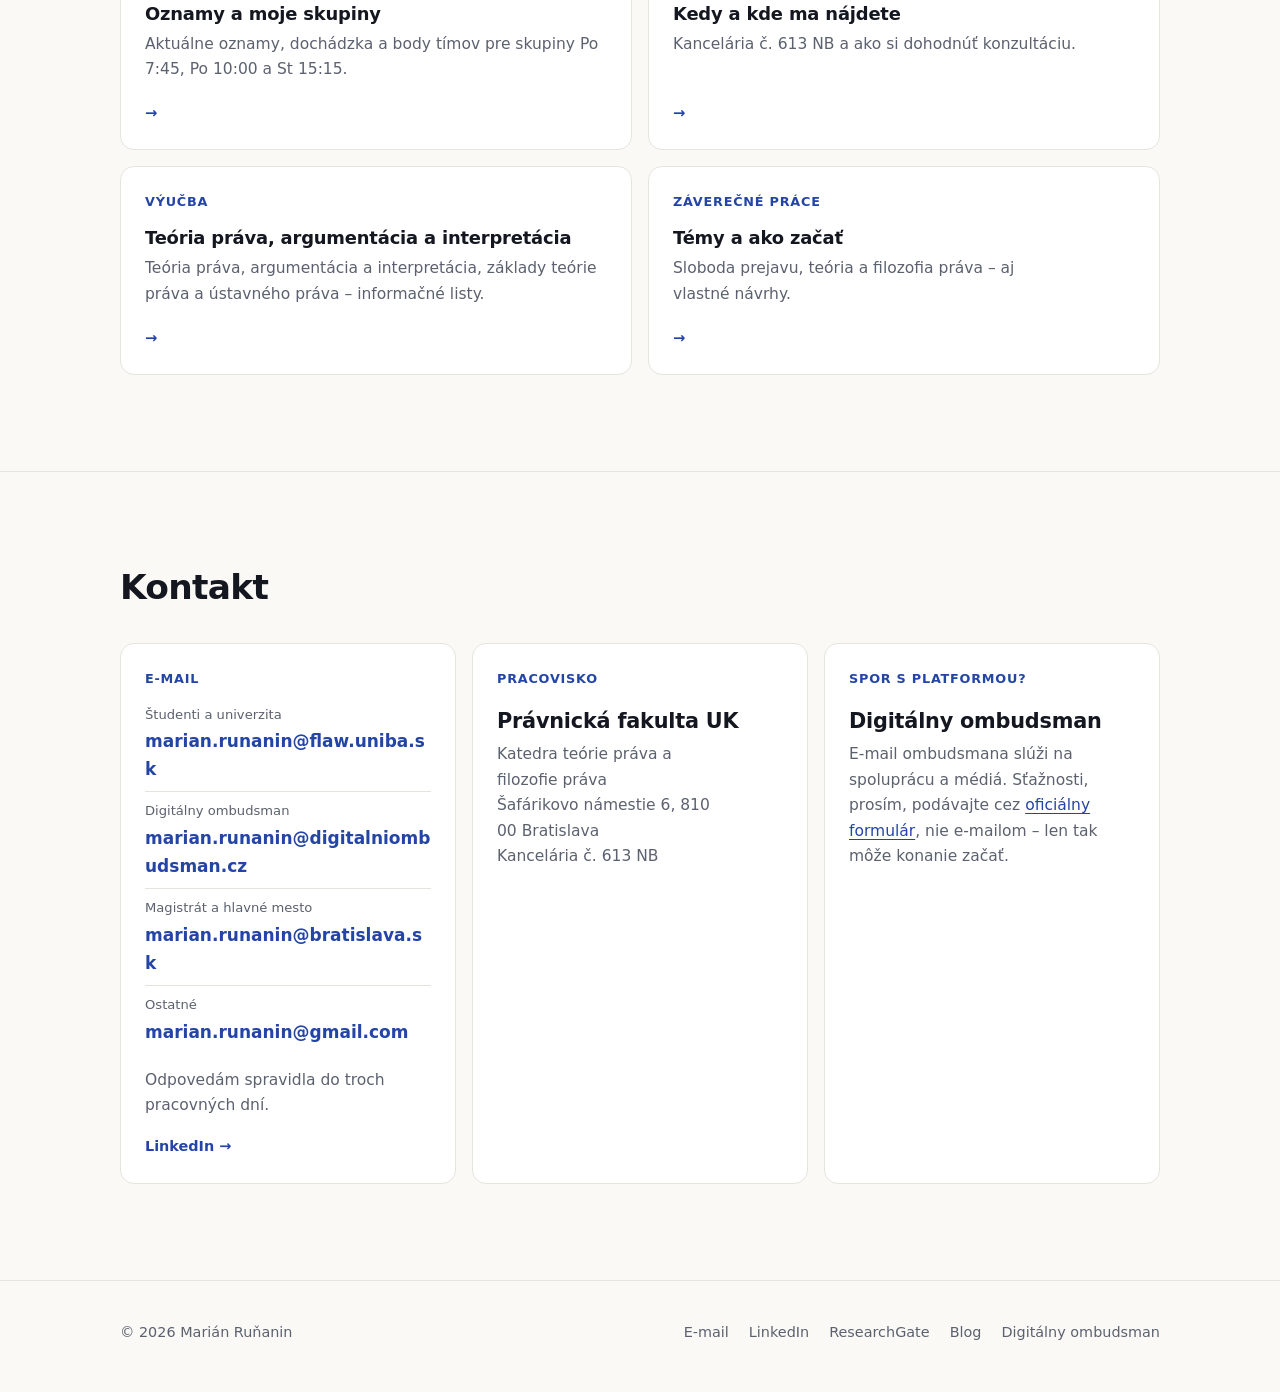
==== commit 3ba9d8e1: "Zmienky v médiách: STVR, Strategeo Co-Authored-By: Claude Opus 5.5 <noreply@anthropic.com>" ====
--- a/index.html
+++ b/index.html
@@ -288,6 +288,34 @@
     </div>
   </section>
 
+  <!-- ===== Zmienky v médiách ===== -->
+  <section class="section" id="media">
+    <div class="container">
+      <div class="section-head">
+        <div>
+          <h2><span lang="sk">Zmienky v médiách</span><span lang="en">In the media</span></h2>
+          <p><span lang="sk">Rozhovory, citácie a vystúpenia na podujatiach.</span><span lang="en">Interviews, quotes and public talks.</span></p>
+        </div>
+      </div>
+      <ul class="rows">
+        <li>
+          <time class="when" datetime="2025-07-23">23. 7. 2025</time>
+          <div>
+            <h3><a href="https://spravy.stvr.sk/2025/07/protimonopolny-urad-preveruje-trh-s-klimatizaciami-na-slovensku-zakaznici-mozu-byt-poskodeni/" rel="noopener">Protimonopolný úrad preveruje trh s klimatizáciami na Slovensku. Zákazníci môžu byť poškodení</a></h3>
+            <p class="where"><span lang="sk">Správy STVR · citovaný ako právnik k náhrade škody spôsobenej kartelom</span><span lang="en">STVR News (Slovak public broadcaster) · quoted as a lawyer on compensation for cartel damages</span></p>
+          </div>
+        </li>
+        <li>
+          <time class="when" datetime="2025-05-21">21. 5. 2025</time>
+          <div>
+            <h3><a href="https://www.strategeo.cz/budoucnost-svobody-slova-diskuze-ktera-otevrela-dulezita-temata" rel="noopener">Budoucnost svobody slova: Diskuze, která otevřela důležitá témata</a></h3>
+            <p class="where"><span lang="sk">Strategeo Institute · panelista konferencie Budoucnost svobody slova (PressCentrum ČTK, Praha), panel o regulácii platforiem a DSA</span><span lang="en">Strategeo Institute · panellist at the Future of Free Speech conference (ČTK PressCentre, Prague), panel on platform regulation and the DSA</span></p>
+          </div>
+        </li>
+      </ul>
+    </div>
+  </section>
+
   <!-- ===== Pre študentov ===== -->
   <section class="section">
     <div class="container">
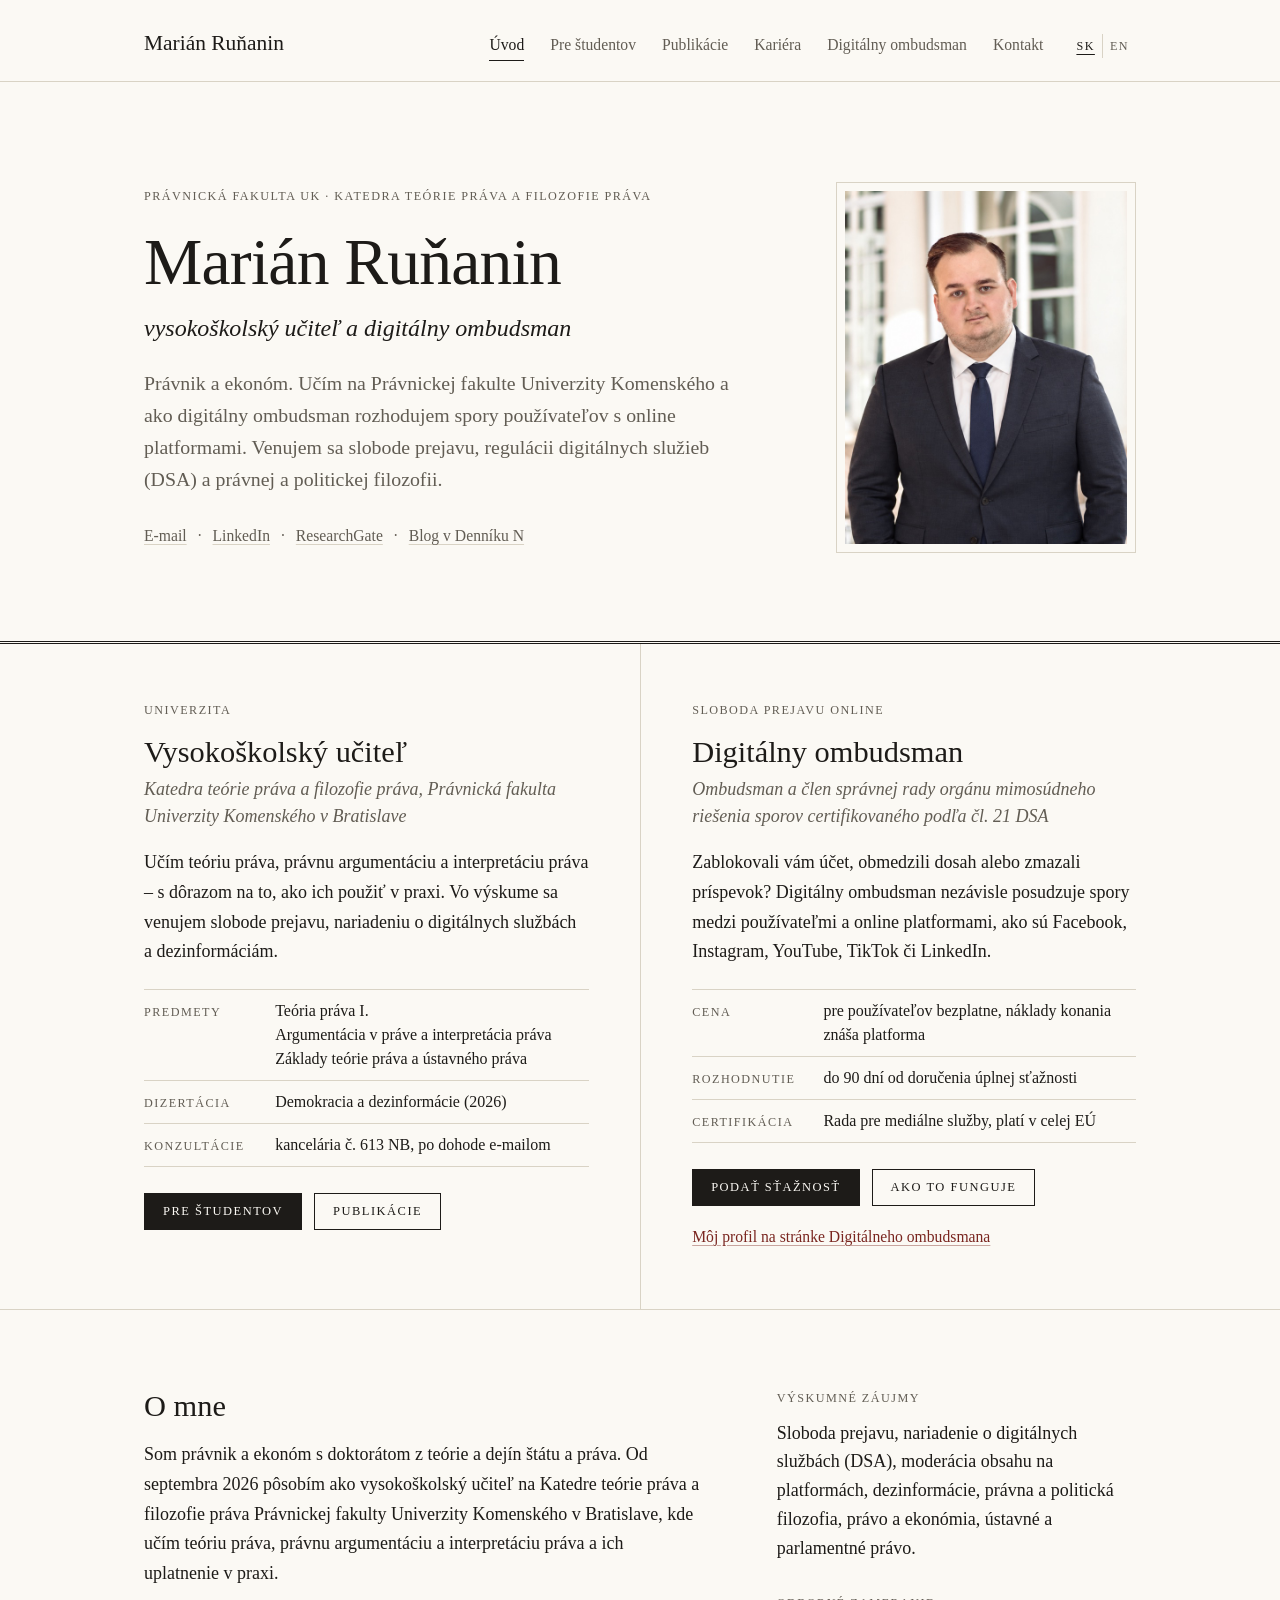
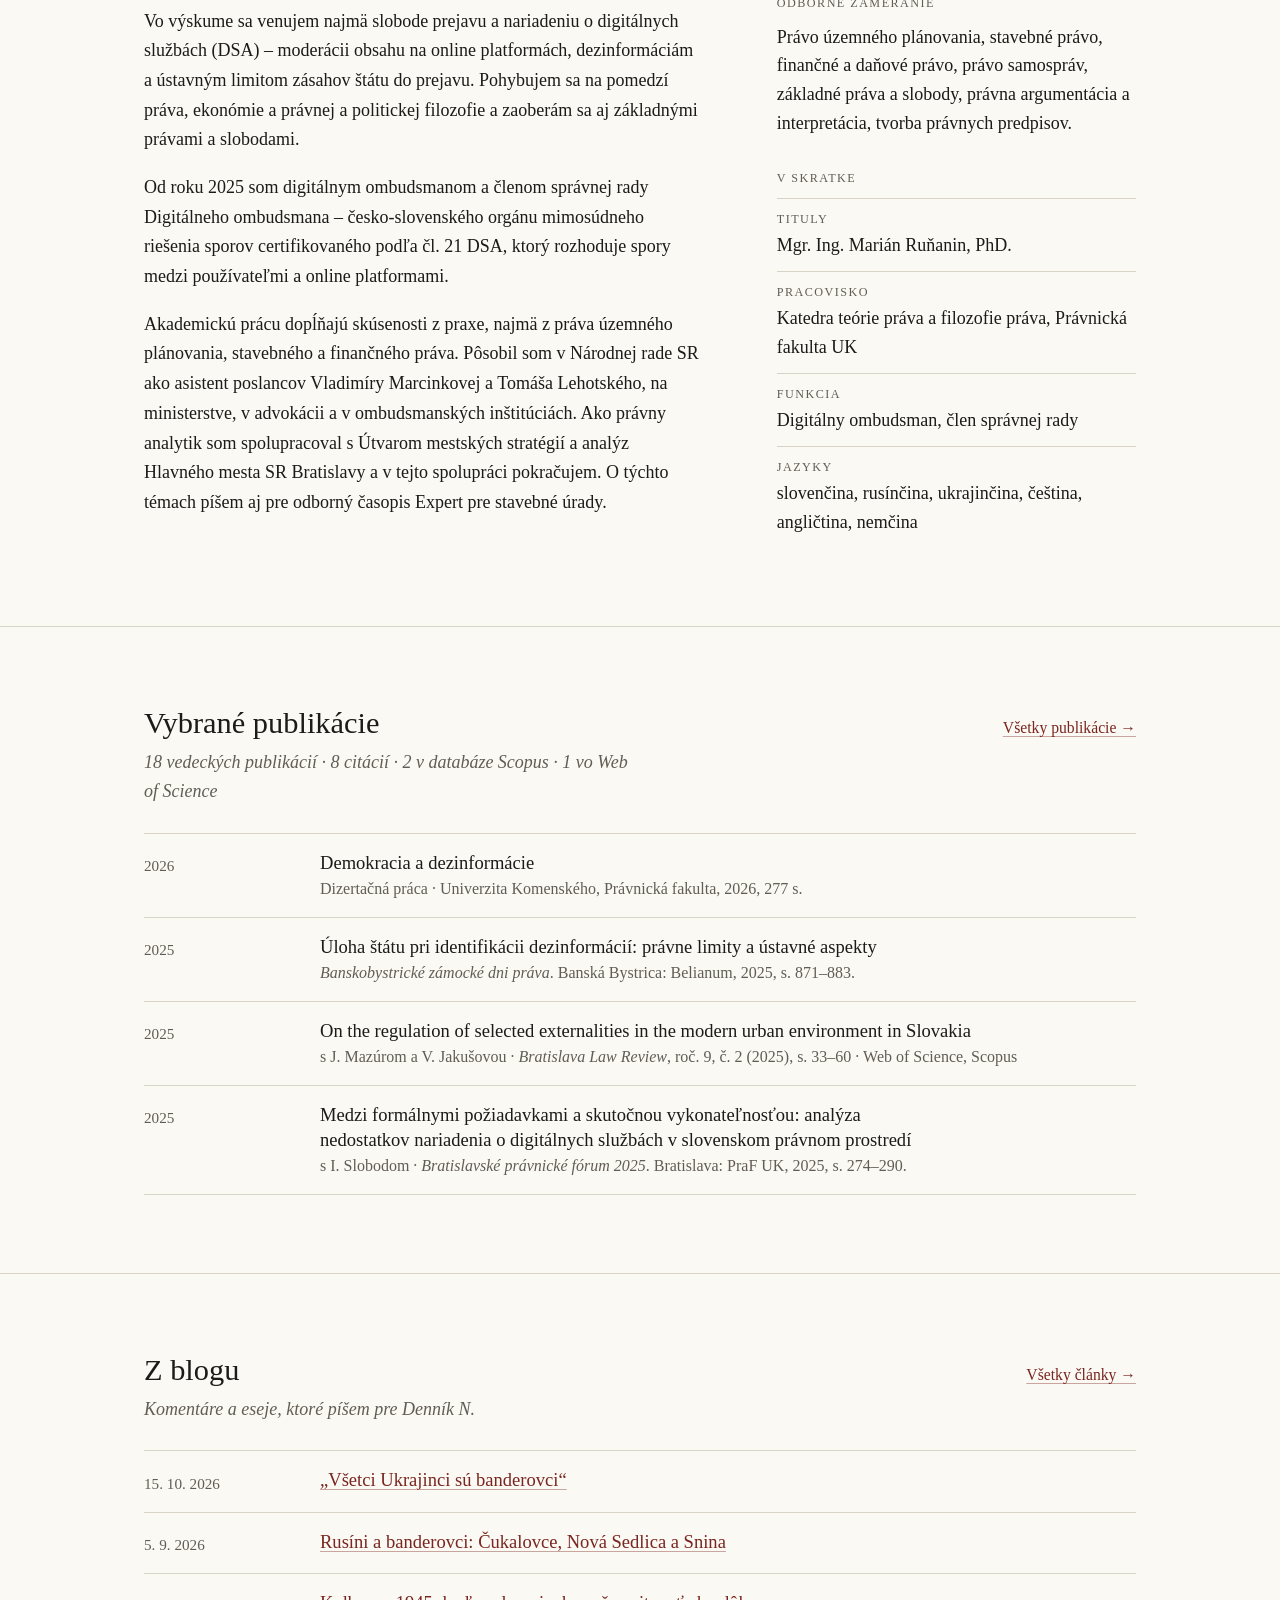
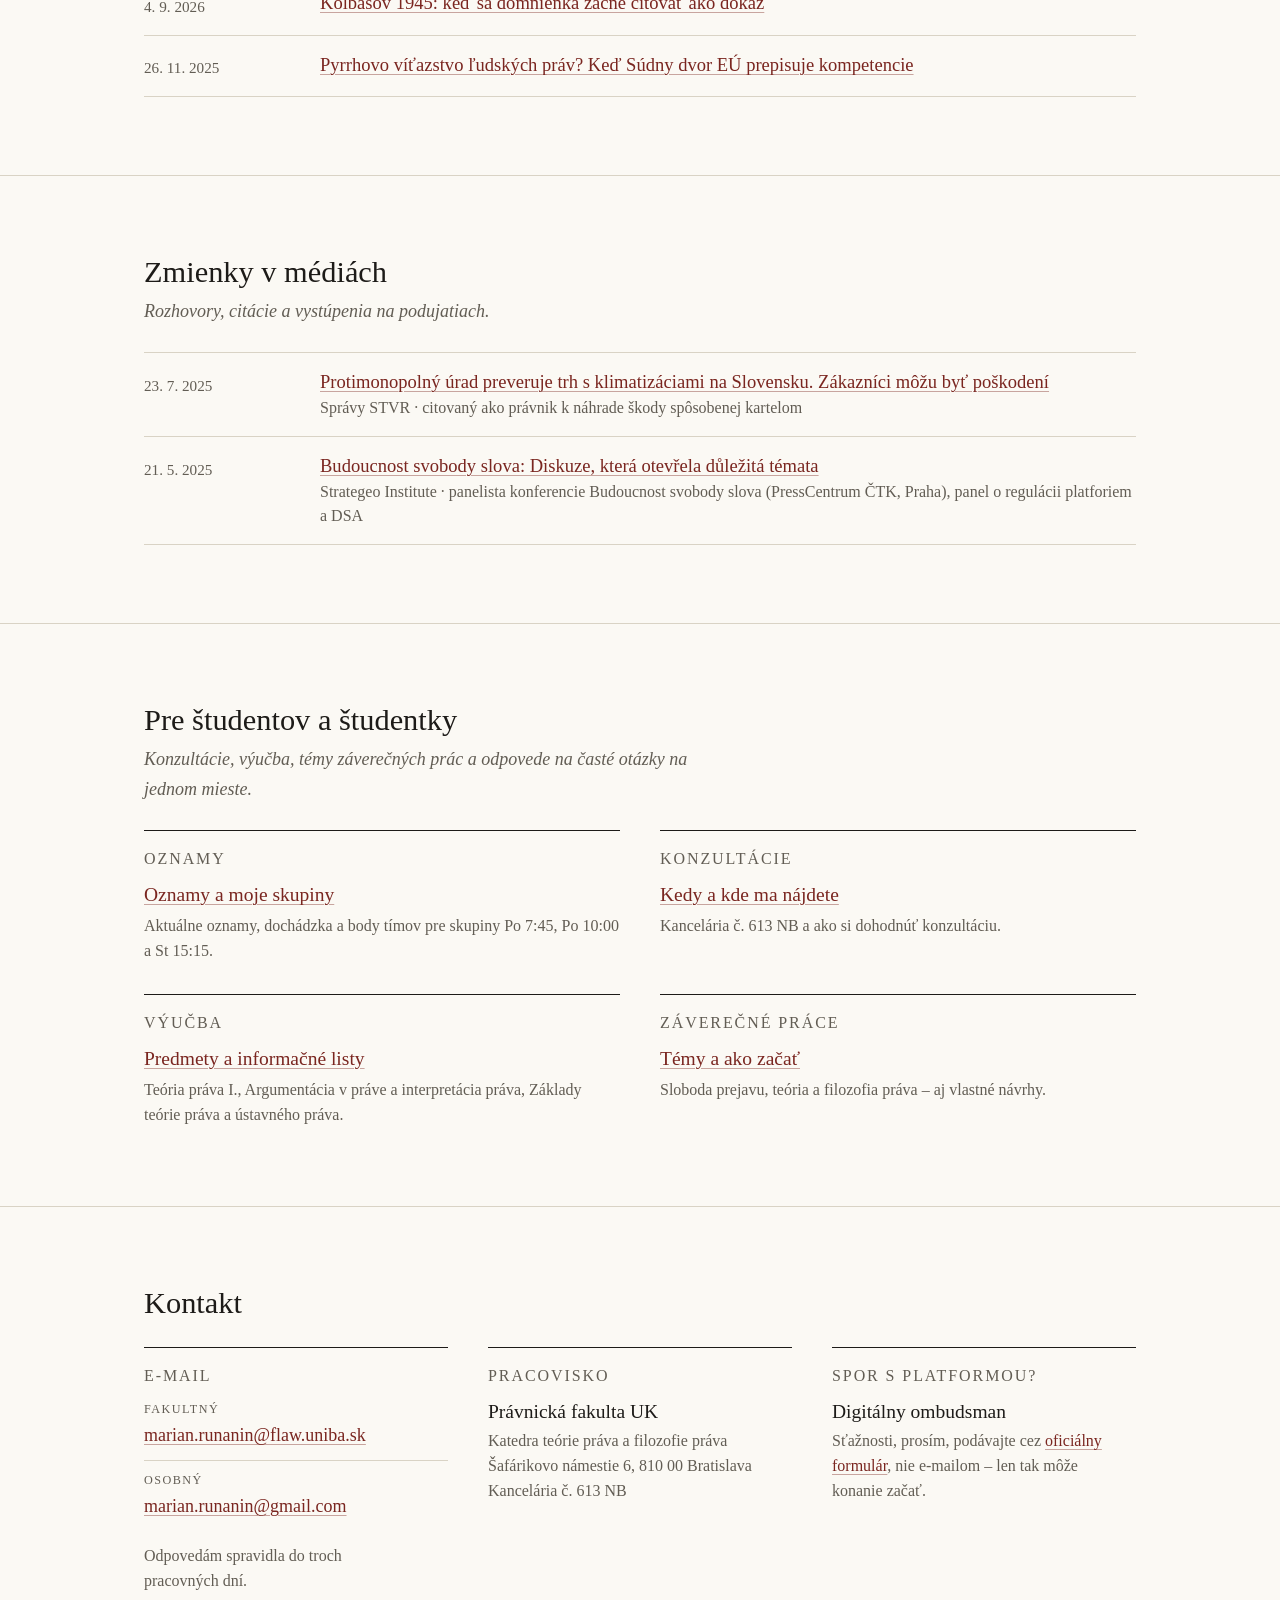
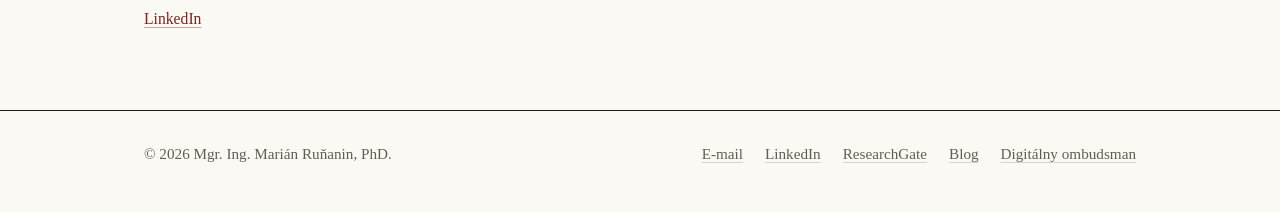
==== commit df21205d: "Klasický dizajn: pätkové písmo, linky namiesto kariet; dôraz na univerzitu a Digitálneho ombudsmana " ====
--- a/index.html
+++ b/index.html
@@ -1,13 +1,13 @@
 <!doctype html>
-<html lang="sk" data-lang="sk" data-title-sk="Marián Ruňanin – právnik a ekonóm, PraF UK" data-title-en="Marián Ruňanin – lawyer and economist, Comenius University">
+<html lang="sk" data-lang="sk" data-title-sk="Marián Ruňanin – vysokoškolský učiteľ a digitálny ombudsman" data-title-en="Marián Ruňanin – lecturer in law and digital ombudsman">
 <head>
   <meta charset="utf-8">
   <meta name="viewport" content="width=device-width, initial-scale=1">
-  <title>Marián Ruňanin – právnik a ekonóm, PraF UK</title>
-  <meta name="description" content="Mgr. Ing. Marián Ruňanin, PhD. – teória práva, sloboda prejavu online a regulácia digitálnych služieb. Publikácie, kariéra, informácie pre študentov a Digitálny ombudsman.">
+  <title>Marián Ruňanin – vysokoškolský učiteľ a digitálny ombudsman</title>
+  <meta name="description" content="Mgr. Ing. Marián Ruňanin, PhD. – vysokoškolský učiteľ na Právnickej fakulte UK a digitálny ombudsman. Teória práva, sloboda prejavu a regulácia digitálnych služieb (DSA). Publikácie a informácie pre študentov.">
   <meta property="og:type" content="website">
   <meta property="og:title" content="Marián Ruňanin">
-  <meta property="og:description" content="Právnik a ekonóm, Právnická fakulta UK. Teória práva, sloboda prejavu online, Digitálny ombudsman.">
+  <meta property="og:description" content="Vysokoškolský učiteľ na Právnickej fakulte UK a digitálny ombudsman. Teória práva, sloboda prejavu online, nariadenie o digitálnych službách.">
   <meta property="og:url" content="https://marianrunanin.sk/">
   <meta property="og:image" content="https://marianrunanin.sk/assets/og-image.jpg">
   <link rel="canonical" href="https://marianrunanin.sk/">
@@ -24,7 +24,7 @@
     "image": "https://marianrunanin.sk/assets/portret.jpg",
     "honorificPrefix": "Mgr. Ing.",
     "honorificSuffix": "PhD.",
-    "jobTitle": "Vysokoškolský učiteľ",
+    "jobTitle": "Vysokoškolský učiteľ, digitálny ombudsman",
     "email": "mailto:marian.runanin@flaw.uniba.sk",
     "affiliation": {
       "@type": "CollegeOrUniversity",
@@ -45,7 +45,7 @@
 
 <header class="site-header">
   <div class="container header-inner">
-    <a class="brand" href="index.html"><span class="brand-mark" aria-hidden="true">MR</span>Marián Ruňanin</a>
+    <a class="brand" href="index.html">Marián Ruňanin</a>
     <button class="nav-toggle" type="button" aria-expanded="false" aria-controls="nav" aria-label="Menu">
       <svg width="20" height="20" viewBox="0 0 24 24" fill="none" stroke="currentColor" stroke-width="2" stroke-linecap="round" aria-hidden="true"><path d="M4 7h16M4 12h16M4 17h16"/></svg>
     </button>
@@ -71,38 +71,18 @@
     <div class="container hero-grid">
       <div>
         <p class="eyebrow">
-          <span lang="sk">Právnická fakulta UK · Katedra teórie práva a filozofie práva</span>
-          <span lang="en">Comenius University · Faculty of Law · Legal Theory and Philosophy of Law</span>
+          <span lang="sk">Právnická fakulta UK · Katedra teórie práva a filozofie práva</span><span lang="en">Comenius University · Faculty of Law · Legal Theory and Philosophy of Law</span>
         </p>
         <h1>Marián Ruňanin</h1>
+        <p class="hero-role"><span lang="sk">vysokoškolský učiteľ a digitálny ombudsman</span><span lang="en">lecturer in law and digital ombudsman</span></p>
         <p class="lead">
-          <span lang="sk">Právnik a ekonóm. Venujem sa slobode prejavu a regulácii digitálnych služieb (DSA), právnej a politickej filozofii, právu a ekonómii a právu samospráv – na univerzite, ako digitálny ombudsman aj na magistráte hlavného mesta.</span>
-          <span lang="en">Lawyer and economist. I work on freedom of expression and the Digital Services Act (DSA), legal and political philosophy, law and economics and local government law – at the university, as a digital ombudsman and at Bratislava City Hall.</span>
+          <span lang="sk">Právnik a ekonóm. Učím na Právnickej fakulte Univerzity Komenského a ako digitálny ombudsman rozhodujem spory používateľov s online platformami. Venujem sa slobode prejavu, regulácii digitálnych služieb (DSA) a právnej a politickej filozofii.</span><span lang="en">Lawyer and economist. I teach at the Faculty of Law of Comenius University and, as a digital ombudsman, decide disputes between users and online platforms. My work focuses on freedom of expression, the Digital Services Act (DSA) and legal and political philosophy.</span>
         </p>
-        <div class="actions">
-          <a class="btn btn-primary" href="studenti.html">
-            <span lang="sk">Pre študentov</span><span lang="en">For students</span>
-            <svg viewBox="0 0 24 24" fill="none" stroke="currentColor" stroke-width="2" stroke-linecap="round" stroke-linejoin="round" aria-hidden="true"><path d="M5 12h14M13 6l6 6-6 6"/></svg>
-          </a>
-          <a class="btn" href="publikacie.html"><span lang="sk">Publikácie</span><span lang="en">Publications</span></a>
-          <a class="btn" href="kariera.html"><span lang="sk">Kariéra</span><span lang="en">Career</span></a>
-        </div>
         <ul class="profiles">
-          <li><a href="mailto:marian.runanin@flaw.uniba.sk">
-            <svg viewBox="0 0 24 24" fill="none" stroke="currentColor" stroke-width="2" stroke-linecap="round" stroke-linejoin="round" aria-hidden="true"><rect x="3" y="5" width="18" height="14" rx="2"/><path d="m3 7 9 6 9-6"/></svg>
-            E-mail</a></li>
-          <li><a href="https://www.researchgate.net/profile/Marian-Runanin" rel="noopener">
-            <svg viewBox="0 0 24 24" fill="none" stroke="currentColor" stroke-width="2" stroke-linecap="round" stroke-linejoin="round" aria-hidden="true"><path d="M4 19.5A2.5 2.5 0 0 1 6.5 17H20V3H6.5A2.5 2.5 0 0 0 4 5.5z"/><path d="M4 19.5A2.5 2.5 0 0 0 6.5 22H20v-5"/></svg>
-            ResearchGate</a></li>
-          <li><a href="https://www.linkedin.com/in/mari%C3%A1n-ru%C5%88anin-a3080412b/" rel="noopener">
-            <svg viewBox="0 0 24 24" fill="none" stroke="currentColor" stroke-width="2" stroke-linecap="round" stroke-linejoin="round" aria-hidden="true"><rect x="3" y="3" width="18" height="18" rx="3"/><path d="M8 10v7M8 7v.01M12 17v-4a2 2 0 0 1 4 0v4M12 10v7"/></svg>
-            LinkedIn</a></li>
-          <li><a href="https://dennikn.sk/autor/marian-runanin/" rel="noopener">
-            <svg viewBox="0 0 24 24" fill="none" stroke="currentColor" stroke-width="2" stroke-linecap="round" stroke-linejoin="round" aria-hidden="true"><path d="M12 20h9"/><path d="M16.5 3.5a2.1 2.1 0 0 1 3 3L7 19l-4 1 1-4z"/></svg>
-            <span lang="sk">Blog v Denníku N</span><span lang="en">Blog (Denník N)</span></a></li>
-          <li><a href="https://www.digitalniombudsman.cz/sk/domov" rel="noopener">
-            <svg viewBox="0 0 24 24" fill="none" stroke="currentColor" stroke-width="2" stroke-linecap="round" stroke-linejoin="round" aria-hidden="true"><path d="M12 22s8-4 8-10V5l-8-3-8 3v7c0 6 8 10 8 10z"/></svg>
-            <span lang="sk">Digitálny ombudsman</span><span lang="en">Digital Ombudsman</span></a></li>
+          <li><a href="mailto:marian.runanin@flaw.uniba.sk">E-mail</a></li>
+          <li><a href="https://www.linkedin.com/in/mari%C3%A1n-ru%C5%88anin-a3080412b/" rel="noopener">LinkedIn</a></li>
+          <li><a href="https://www.researchgate.net/profile/Marian-Runanin" rel="noopener">ResearchGate</a></li>
+          <li><a href="https://dennikn.sk/autor/marian-runanin/" rel="noopener"><span lang="sk">Blog v Denníku N</span><span lang="en">Blog (Denník N)</span></a></li>
         </ul>
       </div>
       <figure class="portrait">
@@ -111,45 +91,39 @@
     </div>
   </section>
 
-  <!-- ===== Digitálny ombudsman (zvýraznené) ===== -->
-  <section class="feature-wrap" id="digitalny-ombudsman">
-    <div class="container">
-      <div class="feature">
-        <div>
-          <p class="feature-kicker">
-            <span lang="sk">Digitálny ombudsman</span><span lang="en">Digital Ombudsman</span>
-            <span class="pill"><span lang="sk">certifikovaný orgán podľa čl. 21 DSA</span><span lang="en">certified body under Art. 21 DSA</span></span>
-          </p>
-          <h2>
-            <span lang="sk">Zablokovali vám účet alebo zmazali príspevok? Máte sa kam obrátiť.</span>
-            <span lang="en">Account blocked or post removed? You have somewhere to turn.</span>
-          </h2>
-          <p>
-            <span lang="sk">Som ombudsmanom a členom správnej rady Digitálneho ombudsmana – česko-slovenského orgánu mimosúdneho riešenia sporov certifikovaného podľa nariadenia o digitálnych službách (DSA). Nezávisle posudzujeme spory medzi používateľmi a online platformami ako Facebook, Instagram, YouTube, TikTok či LinkedIn: zmazaný obsah, obmedzený dosah aj zablokované účty.</span>
-            <span lang="en">I serve as an ombudsman and board member of the Digital Ombudsman – a Czech-Slovak out-of-court dispute settlement body certified under the Digital Services Act (DSA). We independently review disputes between users and online platforms such as Facebook, Instagram, YouTube, TikTok and LinkedIn: removed content, restricted reach and suspended accounts.</span>
-          </p>
-          <div class="actions">
-            <a class="btn btn-light" href="https://www.digitalniombudsman.cz/sk/formular-sk" rel="noopener"><span lang="sk">Podať sťažnosť</span><span lang="en">File a complaint</span></a>
-            <a class="btn" href="https://www.digitalniombudsman.cz/sk/ako-podat-staznost" rel="noopener"><span lang="sk">Ako to funguje</span><span lang="en">How it works</span></a>
-          </div>
-          <p class="feature-foot">
-            <a href="https://www.digitalniombudsman.cz/tym/mgr-marian-runanin" rel="noopener"><span lang="sk">Môj profil na stránke Digitálneho ombudsmana →</span><span lang="en">My profile at the Digital Ombudsman →</span></a>
-          </p>
-        </div>
-        <dl class="stats">
-          <div>
-            <dt><span lang="sk">Zadarmo</span><span lang="en">Free</span></dt>
-            <dd><span lang="sk">pre používateľov, náklady konania znáša platforma</span><span lang="en">for users – the platform bears the costs</span></dd>
-          </div>
-          <div>
-            <dt><span lang="sk">do 90 dní</span><span lang="en">≤ 90 days</span></dt>
-            <dd><span lang="sk">rozhodnutie od doručenia úplnej sťažnosti</span><span lang="en">to a decision after a complete complaint</span></dd>
-          </div>
-          <div>
-            <dt><span lang="sk">celá EÚ</span><span lang="en">EU-wide</span></dt>
-            <dd><span lang="sk">certifikácia udelená Radou pre mediálne služby</span><span lang="en">certified by the Slovak Media Services Council</span></dd>
-          </div>
-        </dl>
+  <!-- ===== Dve roly: univerzita a Digitálny ombudsman ===== -->
+  <section class="roles">
+    <div class="container roles-grid">
+      <div class="role">
+        <p class="label"><span lang="sk">Univerzita</span><span lang="en">University</span></p>
+        <h2><span lang="sk">Vysokoškolský učiteľ</span><span lang="en">Lecturer in law</span></h2>
+        <p class="role-org"><span lang="sk">Katedra teórie práva a filozofie práva, Právnická fakulta Univerzity Komenského v Bratislave</span><span lang="en">Department of Legal Theory and Philosophy of Law, Faculty of Law, Comenius University in Bratislava</span></p>
+        <p><span lang="sk">Učím teóriu práva, právnu argumentáciu a interpretáciu práva – s dôrazom na to, ako ich použiť v praxi. Vo výskume sa venujem slobode prejavu, nariadeniu o digitálnych službách a dezinformáciám.</span><span lang="en">I teach legal theory, legal argumentation and interpretation, with an emphasis on how to use them in practice. My research covers freedom of expression, the Digital Services Act and disinformation.</span></p>
+        <ul class="role-facts">
+          <li><span class="k"><span lang="sk">Predmety</span><span lang="en">Courses</span></span><span><span lang="sk">Teória práva I.<br>Argumentácia v práve a interpretácia práva<br>Základy teórie práva a ústavného práva</span><span lang="en">Legal Theory I<br>Legal Argumentation and Interpretation<br>Foundations of Legal Theory and Constitutional Law</span></span></li>
+          <li><span class="k"><span lang="sk">Dizertácia</span><span lang="en">Dissertation</span></span><span><span lang="sk">Demokracia a dezinformácie (2026)</span><span lang="en">Democracy and Disinformation (2026)</span></span></li>
+          <li><span class="k"><span lang="sk">Konzultácie</span><span lang="en">Office</span></span><span><span lang="sk">kancelária č. 613 NB, po dohode e-mailom</span><span lang="en">room 613 NB, by appointment</span></span></li>
+        </ul>
+        <div class="actions">
+          <a class="btn btn-primary" href="studenti.html"><span lang="sk">Pre študentov</span><span lang="en">For students</span></a>
+          <a class="btn" href="publikacie.html"><span lang="sk">Publikácie</span><span lang="en">Publications</span></a>
+        </div>
+      </div>
+      <div class="role" id="digitalny-ombudsman">
+        <p class="label"><span lang="sk">Sloboda prejavu online</span><span lang="en">Free speech online</span></p>
+        <h2><span lang="sk">Digitálny ombudsman</span><span lang="en">Digital Ombudsman</span></h2>
+        <p class="role-org"><span lang="sk">Ombudsman a člen správnej rady orgánu mimosúdneho riešenia sporov certifikovaného podľa čl. 21 DSA</span><span lang="en">Ombudsman and board member of an out-of-court dispute settlement body certified under Art. 21 DSA</span></p>
+        <p><span lang="sk">Zablokovali vám účet, obmedzili dosah alebo zmazali príspevok? Digitálny ombudsman nezávisle posudzuje spory medzi používateľmi a online platformami, ako sú Facebook, Instagram, YouTube, TikTok či LinkedIn.</span><span lang="en">Has your account been blocked, your reach restricted or your post removed? The Digital Ombudsman independently reviews disputes between users and online platforms such as Facebook, Instagram, YouTube, TikTok and LinkedIn.</span></p>
+        <ul class="role-facts">
+          <li><span class="k"><span lang="sk">Cena</span><span lang="en">Cost</span></span><span><span lang="sk">pre používateľov bezplatne, náklady konania znáša platforma</span><span lang="en">free for users – the platform bears the costs</span></span></li>
+          <li><span class="k"><span lang="sk">Rozhodnutie</span><span lang="en">Decision</span></span><span><span lang="sk">do 90 dní od doručenia úplnej sťažnosti</span><span lang="en">within 90 days of a complete complaint</span></span></li>
+          <li><span class="k"><span lang="sk">Certifikácia</span><span lang="en">Certified by</span></span><span><span lang="sk">Rada pre mediálne služby, platí v celej EÚ</span><span lang="en">the Slovak Media Services Council, valid across the EU</span></span></li>
+        </ul>
+        <div class="actions">
+          <a class="btn btn-primary" href="https://www.digitalniombudsman.cz/sk/formular-sk" rel="noopener"><span lang="sk">Podať sťažnosť</span><span lang="en">File a complaint</span></a>
+          <a class="btn" href="https://www.digitalniombudsman.cz/sk/ako-podat-staznost" rel="noopener"><span lang="sk">Ako to funguje</span><span lang="en">How it works</span></a>
+        </div>
+        <p class="role-more"><a href="https://www.digitalniombudsman.cz/tym/mgr-marian-runanin" rel="noopener"><span lang="sk">Môj profil na stránke Digitálneho ombudsmana</span><span lang="en">My profile at the Digital Ombudsman</span></a></p>
       </div>
     </div>
   </section>
@@ -162,35 +136,21 @@
         <div lang="sk">
           <p>Som právnik a ekonóm s doktorátom z teórie a dejín štátu a práva. Od septembra 2026 pôsobím ako vysokoškolský učiteľ na Katedre teórie práva a filozofie práva Právnickej fakulty Univerzity Komenského v Bratislave, kde učím teóriu práva, právnu argumentáciu a interpretáciu práva a ich uplatnenie v praxi.</p>
           <p>Vo výskume sa venujem najmä slobode prejavu a nariadeniu o digitálnych službách (DSA) – moderácii obsahu na online platformách, dezinformáciám a ústavným limitom zásahov štátu do prejavu. Pohybujem sa na pomedzí práva, ekonómie a právnej a politickej filozofie a zaoberám sa aj základnými právami a slobodami.</p>
-          <p>V praxi sa špecializujem na právo územného plánovania, stavebné právo a finančné právo, najmä v kontexte samospráv, a píšem o nich aj pre odborný portál Expert pre stavebné úrady. Uplatnil som ich v Národnej rade SR ako asistent poslancov Vladimíry Marcinkovej a Tomáša Lehotského, na ministerstve, v advokácii a v ombudsmanských inštitúciách. Dnes ako právny analytik spolupracujem s Útvarom mestských stratégií a analýz Hlavného mesta Slovenskej republiky Bratislavy. Od roku 2025 som digitálnym ombudsmanom.</p>
+          <p>Od roku 2025 som digitálnym ombudsmanom a členom správnej rady Digitálneho ombudsmana – česko-slovenského orgánu mimosúdneho riešenia sporov certifikovaného podľa čl. 21 DSA, ktorý rozhoduje spory medzi používateľmi a online platformami.</p>
+          <p>Akademickú prácu dopĺňajú skúsenosti z praxe, najmä z práva územného plánovania, stavebného a finančného práva. Pôsobil som v Národnej rade SR ako asistent poslancov Vladimíry Marcinkovej a Tomáša Lehotského, na ministerstve, v advokácii a v ombudsmanských inštitúciách. Ako právny analytik som spolupracoval s Útvarom mestských stratégií a analýz Hlavného mesta SR Bratislavy a v tejto spolupráci pokračujem. O týchto témach píšem aj pre odborný časopis Expert pre stavebné úrady.</p>
         </div>
         <div lang="en">
           <p>I am a lawyer and economist with a PhD in the theory and history of state and law. Since September 2026 I have been a lecturer at the Department of Legal Theory and Philosophy of Law, Faculty of Law, Comenius University in Bratislava, where I teach legal theory, legal argumentation and interpretation, and how to apply them in practice.</p>
           <p>My research focuses on freedom of expression and the Digital Services Act (DSA) – content moderation on online platforms, disinformation and the constitutional limits of state interference with speech. I work at the intersection of law, economics and legal and political philosophy and also study fundamental rights and freedoms.</p>
-          <p>In practice I specialise in spatial planning law, building law and financial law, particularly in the context of local government, and write about them for the professional journal Expert pre stavebné úrady. I have applied them in the Slovak Parliament as an assistant to MPs Vladimíra Marcinková and Tomáš Lehotský, at a ministry, in a law firm and in ombudsman institutions. Today I work as a legal analyst with the Urban Strategies and Analyses Unit of the City of Bratislava. Since 2025 I have served as a digital ombudsman.</p>
+          <p>Since 2025 I have served as a digital ombudsman and board member of the Digital Ombudsman – a Czech-Slovak out-of-court dispute settlement body certified under Article 21 of the DSA, which decides disputes between users and online platforms.</p>
+          <p>My academic work is complemented by practical experience, mainly in spatial planning, building and financial law. I worked in the Slovak Parliament as an assistant to MPs Vladimíra Marcinková and Tomáš Lehotský, at a ministry, in a law firm and in ombudsman institutions. As a legal analyst I worked with the Urban Strategies and Analyses Unit of the City of Bratislava, a cooperation that continues. I also write on these topics for the professional journal Expert pre stavebné úrady.</p>
         </div>
       </div>
       <aside>
         <p class="label"><span lang="sk">Výskumné záujmy</span><span lang="en">Research interests</span></p>
-        <ul class="tags">
-          <li><span lang="sk">Sloboda prejavu</span><span lang="en">Freedom of expression</span></li>
-          <li><span lang="sk">Nariadenie o digitálnych službách (DSA)</span><span lang="en">Digital Services Act (DSA)</span></li>
-          <li><span lang="sk">Moderácia obsahu na platformách</span><span lang="en">Platform content moderation</span></li>
-          <li><span lang="sk">Dezinformácie</span><span lang="en">Disinformation</span></li>
-          <li><span lang="sk">Právna a politická filozofia</span><span lang="en">Legal &amp; political philosophy</span></li>
-          <li><span lang="sk">Právo a ekonómia</span><span lang="en">Law &amp; economics</span></li>
-          <li><span lang="sk">Ústavné a parlamentné právo</span><span lang="en">Constitutional &amp; parliamentary law</span></li>
-        </ul>
+        <p class="tags"><span lang="sk">Sloboda prejavu, nariadenie o digitálnych službách (DSA), moderácia obsahu na platformách, dezinformácie, právna a politická filozofia, právo a ekonómia, ústavné a parlamentné právo.</span><span lang="en">Freedom of expression, the Digital Services Act (DSA), platform content moderation, disinformation, legal and political philosophy, law and economics, constitutional and parliamentary law.</span></p>
         <p class="label"><span lang="sk">Odborné zameranie</span><span lang="en">Expertise</span></p>
-        <ul class="tags">
-          <li><span lang="sk">Právo územného plánovania</span><span lang="en">Spatial planning law</span></li>
-          <li><span lang="sk">Stavebné právo</span><span lang="en">Building law</span></li>
-          <li><span lang="sk">Finančné a daňové právo</span><span lang="en">Financial &amp; tax law</span></li>
-          <li><span lang="sk">Právo samospráv</span><span lang="en">Local government law</span></li>
-          <li><span lang="sk">Základné práva a slobody</span><span lang="en">Fundamental rights</span></li>
-          <li><span lang="sk">Právna argumentácia a interpretácia</span><span lang="en">Legal argumentation &amp; interpretation</span></li>
-          <li><span lang="sk">Tvorba právnych predpisov</span><span lang="en">Legislative drafting</span></li>
-        </ul>
+        <p class="tags"><span lang="sk">Právo územného plánovania, stavebné právo, finančné a daňové právo, právo samospráv, základné práva a slobody, právna argumentácia a interpretácia, tvorba právnych predpisov.</span><span lang="en">Spatial planning law, building law, financial and tax law, local government law, fundamental rights, legal argumentation and interpretation, legislative drafting.</span></p>
         <p class="label"><span lang="sk">V skratke</span><span lang="en">At a glance</span></p>
         <dl class="facts">
           <div>
@@ -202,8 +162,8 @@
             <dd><span lang="sk">Katedra teórie práva a filozofie práva, Právnická fakulta UK</span><span lang="en">Department of Legal Theory and Philosophy of Law, Faculty of Law, Comenius University</span></dd>
           </div>
           <div>
-            <dt><span lang="sk">Spolupráca</span><span lang="en">Also with</span></dt>
-            <dd><span lang="sk">Útvar mestských stratégií a analýz, Hlavné mesto SR Bratislava</span><span lang="en">Urban Strategies and Analyses Unit, City of Bratislava</span></dd>
+            <dt><span lang="sk">Funkcia</span><span lang="en">Office held</span></dt>
+            <dd><span lang="sk">Digitálny ombudsman, člen správnej rady</span><span lang="en">Digital Ombudsman, board member</span></dd>
           </div>
           <div>
             <dt><span lang="sk">Jazyky</span><span lang="en">Languages</span></dt>
@@ -340,8 +300,8 @@
         </a>
         <a class="card" href="studenti.html#vyucba">
           <p class="kicker"><span lang="sk">Výučba</span><span lang="en">Teaching</span></p>
-          <h3><span lang="sk">Teória práva, argumentácia a interpretácia</span><span lang="en">Legal theory, argumentation &amp; interpretation</span></h3>
-          <p><span lang="sk">Teória práva, argumentácia a interpretácia, základy teórie práva a ústavného práva – informačné listy.</span><span lang="en">Legal theory, argumentation and interpretation, foundations of legal theory and constitutional law – course sheets.</span></p>
+          <h3><span lang="sk">Predmety a informačné listy</span><span lang="en">Courses and course sheets</span></h3>
+          <p><span lang="sk">Teória práva I., Argumentácia v práve a interpretácia práva, Základy teórie práva a ústavného práva.</span><span lang="en">Legal Theory I, Legal Argumentation and Interpretation, Foundations of Legal Theory and Constitutional Law.</span></p>
           <span class="go">→</span>
         </a>
         <a class="card" href="studenti.html#zaverecne-prace">
@@ -366,13 +326,11 @@
         <div class="card">
           <p class="kicker">E-mail</p>
           <dl class="mail-list">
-            <div><dt><span lang="sk">Študenti a univerzita</span><span lang="en">Students &amp; university</span></dt><dd><a href="mailto:marian.runanin@flaw.uniba.sk">marian.runanin@flaw.uniba.sk</a></dd></div>
-            <div><dt><span lang="sk">Digitálny ombudsman</span><span lang="en">Digital Ombudsman</span></dt><dd><a href="mailto:marian.runanin@digitalniombudsman.cz">marian.runanin@digitalniombudsman.cz</a></dd></div>
-            <div><dt><span lang="sk">Magistrát a hlavné mesto</span><span lang="en">Bratislava City Hall</span></dt><dd><a href="mailto:marian.runanin@bratislava.sk">marian.runanin@bratislava.sk</a></dd></div>
-            <div><dt><span lang="sk">Ostatné</span><span lang="en">Everything else</span></dt><dd><a href="mailto:marian.runanin@gmail.com">marian.runanin@gmail.com</a></dd></div>
+            <div><dt><span lang="sk">Fakultný</span><span lang="en">University</span></dt><dd><a href="mailto:marian.runanin@flaw.uniba.sk">marian.runanin@flaw.uniba.sk</a></dd></div>
+            <div><dt><span lang="sk">Osobný</span><span lang="en">Personal</span></dt><dd><a href="mailto:marian.runanin@gmail.com">marian.runanin@gmail.com</a></dd></div>
           </dl>
           <p style="margin-top:14px"><span lang="sk">Odpovedám spravidla do troch pracovných dní.</span><span lang="en">I usually reply within three working days.</span></p>
-          <div class="card-links"><a href="https://www.linkedin.com/in/mari%C3%A1n-ru%C5%88anin-a3080412b/" rel="noopener">LinkedIn →</a></div>
+          <div class="card-links"><a href="https://www.linkedin.com/in/mari%C3%A1n-ru%C5%88anin-a3080412b/" rel="noopener">LinkedIn</a></div>
         </div>
         <div class="card">
           <p class="kicker"><span lang="sk">Pracovisko</span><span lang="en">Office</span></p>
@@ -386,7 +344,7 @@
         <div class="card">
           <p class="kicker"><span lang="sk">Spor s platformou?</span><span lang="en">Dispute with a platform?</span></p>
           <p class="big"><span lang="sk">Digitálny ombudsman</span><span lang="en">Digital Ombudsman</span></p>
-          <p><span lang="sk">E-mail ombudsmana slúži na spoluprácu a médiá. Sťažnosti, prosím, podávajte cez</span><span lang="en">The ombudsman e-mail is for cooperation and media. Please file complaints via the</span> <a href="https://www.digitalniombudsman.cz/sk/formular-sk" rel="noopener"><span lang="sk">oficiálny formulár</span><span lang="en">official form</span></a><span lang="sk">, nie e-mailom – len tak môže konanie začať.</span><span lang="en">, not by e-mail – that is the only way a case can be opened.</span></p>
+          <p><span lang="sk">Sťažnosti, prosím, podávajte cez</span><span lang="en">Please file complaints via the</span> <a href="https://www.digitalniombudsman.cz/sk/formular-sk" rel="noopener"><span lang="sk">oficiálny formulár</span><span lang="en">official form</span></a><span lang="sk">, nie e-mailom – len tak môže konanie začať.</span><span lang="en">, not by e-mail – that is the only way a case can be opened.</span></p>
         </div>
       </div>
     </div>
@@ -396,7 +354,7 @@
 
 <footer class="site-footer">
   <div class="container footer-inner">
-    <p>© <span data-year>2026</span> Marián Ruňanin</p>
+    <p>© <span data-year>2026</span> Mgr. Ing. Marián Ruňanin, PhD.</p>
     <div class="footer-links">
       <a href="mailto:marian.runanin@flaw.uniba.sk">E-mail</a>
       <a href="https://www.linkedin.com/in/mari%C3%A1n-ru%C5%88anin-a3080412b/" rel="noopener">LinkedIn</a>
--- a/assets/style.css
+++ b/assets/style.css
@@ -1,58 +1,34 @@
 /* ==========================================================================
    Osobný akademický web – štýly
-   Farby a rozmery sú definované ako premenné nižšie; zmenou --accent
-   sa prefarbí celý web.
+   Klasická typografia: pätkové písmo, papierové pozadie, tenké linky.
+   Farby a písmo sú premenné nižšie; zmenou --accent sa prefarbia odkazy.
    ========================================================================== */
 
 :root {
   color-scheme: light dark;
-  --bg: #faf9f6;
-  --surface: #ffffff;
-  --text: #14171f;
-  --muted: #5b616e;
-  --line: #e6e4de;
-  --hover: #f0eee8;
-  --accent: #2445a6;
-  --accent-strong: #1b3586;
-  --accent-soft: #edf0f9;
-  --accent-ink: #1b3586;
-  --on-accent: #ffffff;
-  --ok: #15803d;
-  --ok-soft: #e8f5ec;
-  --feature-bg: #121d42;
-  --feature-text: #f2f4fa;
-  --feature-muted: #b3bdd8;
-  --feature-line: rgba(255, 255, 255, .14);
-  --todo-bg: #fff1bf;
-  --todo-text: #6b4c00;
-
-  --radius: 14px;
-  --max: 1080px;
-  --header-h: 68px;
-  --font: ui-sans-serif, system-ui, -apple-system, "Segoe UI", Roboto, "Helvetica Neue", Arial, sans-serif;
+  --bg: #fbf9f4;
+  --tint: #f3efe6;
+  --text: #1d1b18;
+  --muted: #625d54;
+  --line: #d9d3c5;
+  --accent: #7a2620;
+  --accent-strong: #561813;
+  --ok: #2f6b3a;
+
+  --max: 1040px;
+  --serif: "Iowan Old Style", "Palatino Linotype", Palatino, "Book Antiqua", "URW Palladio L", P052, "Noto Serif", Georgia, serif;
 }
 
 @media (prefers-color-scheme: dark) {
   :root {
-    --bg: #0e1014;
-    --surface: #151820;
-    --text: #eceef2;
-    --muted: #9ba2b0;
-    --line: #252a34;
-    --hover: #1c2029;
-    --accent: #8fa9ff;
-    --accent-strong: #adc0ff;
-    --accent-soft: #18213d;
-    --accent-ink: #b4c5ff;
-    --on-accent: #0b1430;
-    --ok: #5fd08a;
-    --ok-soft: #12291b;
-    --feature-bg: #17203f;
-    --feature-text: #f2f4fa;
-    --feature-muted: #aab5d3;
-    --feature-line: rgba(255, 255, 255, .12);
-    --todo-bg: #3a3112;
-    --todo-text: #f5d97a;
+    --bg: #161513;
+    --tint: #1f1d1a;
+    --text: #ece7dc;
+    --muted: #a69f91;
+    --line: #3a362f;
+    --accent: #e2a798;
+    --accent-strong: #f1c4b8;
+    --ok: #8cc797;
   }
 }
 
@@ -63,46 +39,48 @@
 html {
   -webkit-text-size-adjust: 100%;
   scroll-behavior: smooth;
-  scroll-padding-top: calc(var(--header-h) + 16px);
+  scroll-padding-top: 24px;
 }
 
 body {
   margin: 0;
   background: var(--bg);
   color: var(--text);
-  font: 400 1.0625rem/1.65 var(--font);
+  font: 400 1.125rem/1.65 var(--serif);
+  font-variant-numeric: oldstyle-nums;
+  font-kerning: normal;
+  text-rendering: optimizeLegibility;
   -webkit-font-smoothing: antialiased;
-  text-rendering: optimizeLegibility;
   overflow-x: hidden;
 }
+
+::selection { background: color-mix(in srgb, var(--accent) 22%, transparent); }
 
 img { max-width: 100%; display: block; }
 
 a {
   color: var(--accent);
+  text-decoration: underline;
   text-decoration-thickness: 1px;
   text-underline-offset: 3px;
-}
-a:hover { text-decoration-thickness: 2px; }
-
-:focus-visible {
-  outline: 2px solid var(--accent);
-  outline-offset: 3px;
-  border-radius: 6px;
-}
+  text-decoration-color: color-mix(in srgb, var(--accent) 40%, transparent);
+}
+a:hover { color: var(--accent-strong); text-decoration-color: currentColor; }
+
+:focus-visible { outline: 2px solid var(--accent); outline-offset: 3px; }
 
 h1, h2, h3 {
   margin: 0 0 .5em;
-  line-height: 1.15;
-  letter-spacing: -0.02em;
-  font-weight: 650;
+  font-weight: 400;
+  line-height: 1.2;
   text-wrap: balance;
 }
-h1 { font-size: clamp(2.5rem, 7vw, 4.25rem); letter-spacing: -0.04em; line-height: 1.02; }
-h2 { font-size: clamp(1.6rem, 3.2vw, 2.15rem); }
-h3 { font-size: 1.12rem; letter-spacing: -0.01em; line-height: 1.35; }
+h1 { font-size: clamp(2.6rem, 6.4vw, 4.1rem); line-height: 1.06; letter-spacing: -0.012em; }
+h2 { font-size: clamp(1.5rem, 2.8vw, 1.9rem); }
+h3 { font-size: 1.16rem; line-height: 1.35; }
 
 p { margin: 0 0 1em; text-wrap: pretty; }
+strong { font-weight: 700; }
 
 [hidden] { display: none !important; }
 
@@ -114,7 +92,7 @@
   width: 100%;
   max-width: var(--max);
   margin: 0 auto;
-  padding: 0 20px;
+  padding: 0 24px;
 }
 
 .skip {
@@ -122,644 +100,482 @@
   left: 16px;
   top: -60px;
   z-index: 100;
-  padding: 10px 14px;
+  padding: 8px 14px;
   background: var(--text);
   color: var(--bg);
-  border-radius: 8px;
 }
 .skip:focus { top: 12px; }
 
+/* Malé nadpisy verzálkami: štítky, hlavičky tabuliek */
+.eyebrow, .label, .kicker, .notice-meta, .badge, .status,
+.facts dt, .mail-list dt, .role-facts .k, .table th {
+  color: var(--muted);
+  font-size: .76rem;
+  font-weight: 400;
+  font-variant-numeric: lining-nums;
+  letter-spacing: .12em;
+  text-transform: uppercase;
+}
+
 /* ---------- Hlavička ---------- */
 
-.site-header {
-  position: sticky;
-  top: 0;
-  z-index: 50;
-  background: color-mix(in srgb, var(--bg) 86%, transparent);
-  -webkit-backdrop-filter: saturate(1.4) blur(12px);
-  backdrop-filter: saturate(1.4) blur(12px);
-  border-bottom: 1px solid transparent;
-  transition: border-color .2s ease;
-}
-.site-header.scrolled { border-bottom-color: var(--line); }
+.site-header { position: relative; border-bottom: 1px solid var(--line); }
 
 .header-inner {
   display: flex;
-  align-items: center;
+  align-items: baseline;
   justify-content: space-between;
   gap: 24px;
-  height: var(--header-h);
+  padding-top: 26px;
+  padding-bottom: 20px;
 }
 
 .brand {
-  display: inline-flex;
-  align-items: center;
-  gap: 10px;
   color: var(--text);
-  font-weight: 650;
-  letter-spacing: -0.01em;
+  font-size: 1.34rem;
   text-decoration: none;
   white-space: nowrap;
 }
-.brand-mark {
-  display: grid;
-  place-items: center;
-  width: 30px;
-  height: 30px;
-  border-radius: 8px;
-  background: var(--accent);
-  color: var(--on-accent);
-  font-size: .74rem;
-  font-weight: 700;
-  letter-spacing: .02em;
-}
-
-.nav { display: flex; align-items: center; gap: 2px; }
+.brand:hover { color: var(--text); }
+
+.nav { display: flex; flex-wrap: wrap; align-items: baseline; justify-content: flex-end; gap: 4px 26px; }
 .nav a {
-  padding: 8px 12px;
-  border-radius: 8px;
+  padding-bottom: 2px;
+  border-bottom: 1px solid transparent;
   color: var(--muted);
-  font-size: .95rem;
-  font-weight: 500;
+  font-size: .98rem;
   text-decoration: none;
-  transition: color .15s, background-color .15s;
-}
-.nav a:hover { color: var(--text); background: var(--hover); }
-.nav a[aria-current="page"] { color: var(--text); background: var(--hover); }
-
-.lang-switch {
-  display: inline-flex;
-  margin-left: 10px;
-  padding: 3px;
-  border: 1px solid var(--line);
-  border-radius: 999px;
-}
+}
+.nav a:hover { color: var(--text); }
+.nav a[aria-current="page"] { color: var(--text); border-bottom-color: var(--text); }
+
+.lang-switch { display: inline-flex; font-size: .76rem; letter-spacing: .12em; }
 .lang-switch button {
-  padding: 4px 10px;
+  padding: 2px 7px;
   border: 0;
-  border-radius: 999px;
-  background: transparent;
+  background: none;
   color: var(--muted);
-  font: 600 .76rem/1.4 var(--font);
-  letter-spacing: .05em;
+  font: inherit;
+  font-variant-numeric: lining-nums;
+  letter-spacing: inherit;
   cursor: pointer;
 }
-.lang-switch button[aria-pressed="true"] { background: var(--text); color: var(--bg); }
-
-.nav-toggle {
-  display: none;
-  place-items: center;
-  width: 42px;
-  height: 42px;
-  border: 1px solid var(--line);
-  border-radius: 10px;
-  background: transparent;
-  color: var(--text);
-  cursor: pointer;
-}
+.lang-switch button + button { border-left: 1px solid var(--line); }
+.lang-switch button[aria-pressed="true"] { color: var(--text); text-decoration: underline; text-underline-offset: 4px; }
+
+.nav-toggle { display: none; }
 
 @media (max-width: 1000px) {
-  .nav-toggle { display: inline-grid; }
+  .header-inner { align-items: center; padding-top: 16px; padding-bottom: 16px; }
+  .nav-toggle {
+    display: inline-grid;
+    place-items: center;
+    width: 42px;
+    height: 42px;
+    border: 1px solid var(--line);
+    background: transparent;
+    color: var(--text);
+    cursor: pointer;
+  }
   .nav {
-    position: fixed;
-    top: var(--header-h);
+    position: absolute;
+    top: 100%;
     left: 0;
     right: 0;
+    z-index: 20;
     display: none;
     flex-direction: column;
     align-items: stretch;
-    gap: 2px;
-    padding: 12px 16px 20px;
+    gap: 0;
+    padding: 4px 24px 20px;
     background: var(--bg);
-    border-bottom: 1px solid var(--line);
-    box-shadow: 0 16px 32px -24px rgba(0, 0, 0, .35);
+    border-top: 1px solid var(--line);
+    border-bottom: 1px solid var(--text);
   }
   .nav.open { display: flex; }
-  .nav a { padding: 12px; font-size: 1.05rem; }
-  .lang-switch { align-self: flex-start; margin: 10px 0 0 8px; }
-}
-
-/* ---------- Úvodná sekcia ---------- */
-
-.hero { padding: clamp(56px, 10vw, 128px) 0 clamp(56px, 8vw, 104px); }
+  .nav a, .nav a[aria-current="page"] { padding: 13px 0; border-bottom: 1px solid var(--line); font-size: 1.08rem; }
+  .lang-switch { align-self: flex-start; margin-top: 16px; }
+}
+
+/* ---------- Úvod ---------- */
+
+.hero { padding: clamp(48px, 8vw, 100px) 0 clamp(48px, 7vw, 88px); }
 
 .hero-grid {
   display: grid;
   grid-template-columns: minmax(0, 1fr) auto;
-  gap: clamp(32px, 6vw, 72px);
+  gap: clamp(32px, 6vw, 84px);
   align-items: center;
 }
 
-.eyebrow {
-  margin: 0 0 18px;
-  color: var(--accent);
-  font-size: .8rem;
-  font-weight: 650;
-  letter-spacing: .09em;
-  text-transform: uppercase;
+.eyebrow { margin: 0 0 22px; }
+
+.hero h1 { margin-bottom: .22em; }
+
+.hero-role {
+  margin: 0 0 24px;
+  font-size: clamp(1.22rem, 2.3vw, 1.5rem);
+  font-style: italic;
+  line-height: 1.35;
 }
 
 .lead {
-  max-width: 58ch;
+  max-width: 60ch;
+  margin-bottom: 0;
   color: var(--muted);
-  font-size: clamp(1.1rem, 2vw, 1.28rem);
+  font-size: clamp(1.12rem, 1.7vw, 1.24rem);
   line-height: 1.6;
 }
 
 .portrait {
-  position: relative;
-  display: grid;
-  place-items: center;
-  width: clamp(220px, 27vw, 320px);
-  aspect-ratio: 4 / 5;
-  overflow: hidden;
+  width: clamp(210px, 25vw, 300px);
   margin: 0;
-  border-radius: 24px;
-  background:
-    radial-gradient(120% 120% at 0% 0%, var(--accent-soft) 0%, transparent 60%),
-    var(--surface);
+  padding: 8px;
   border: 1px solid var(--line);
 }
-.portrait img { width: 100%; height: 100%; object-fit: cover; }
-.portrait-initials {
-  color: var(--accent);
-  font-size: clamp(3rem, 7vw, 4.5rem);
-  font-weight: 650;
-  letter-spacing: -0.05em;
-}
-
-.actions { display: flex; flex-wrap: wrap; gap: 12px; margin-top: 32px; }
-
-.btn {
-  display: inline-flex;
-  align-items: center;
-  gap: 8px;
-  padding: 11px 18px;
-  border: 1px solid var(--line);
-  border-radius: 10px;
-  background: var(--surface);
-  color: var(--text);
-  font-size: .95rem;
-  font-weight: 600;
-  line-height: 1.3;
-  text-decoration: none;
-  transition: border-color .15s, background-color .15s, transform .15s;
-}
-.btn:hover { border-color: var(--text); }
-.btn:active { transform: translateY(1px); }
-.btn-primary { background: var(--accent); border-color: var(--accent); color: var(--on-accent); }
-.btn-primary:hover { background: var(--accent-strong); border-color: var(--accent-strong); }
-.btn svg { width: 16px; height: 16px; flex: none; }
+.portrait img { width: 100%; height: auto; aspect-ratio: 4 / 5; object-fit: cover; }
 
 .profiles {
   display: flex;
   flex-wrap: wrap;
-  gap: 8px 22px;
+  gap: 4px 0;
   margin: 28px 0 0;
   padding: 0;
   list-style: none;
-  font-size: .92rem;
-}
-.profiles a {
-  display: inline-flex;
-  align-items: center;
-  gap: 6px;
-  color: var(--muted);
-  text-decoration: none;
-}
-.profiles a:hover { color: var(--accent); }
-.profiles svg { width: 15px; height: 15px; }
+  font-size: .98rem;
+}
+.profiles li:not(:last-child)::after, .toc li:not(:last-child)::after { content: "·"; margin: 0 .7em; color: var(--muted); }
+.profiles a { color: var(--muted); text-decoration-color: var(--line); }
+.profiles a:hover { color: var(--accent); text-decoration-color: currentColor; }
 
 @media (max-width: 760px) {
   .hero-grid { grid-template-columns: 1fr; }
-  .portrait { order: -1; width: 136px; border-radius: 18px; }
-  .portrait-initials { font-size: 2.4rem; }
-}
-
-@media (prefers-reduced-motion: no-preference) {
-  .hero-grid > * { animation: rise .6s cubic-bezier(.2, .7, .2, 1) both; }
-  .hero-grid > :nth-child(2) { animation-delay: .08s; }
-  @keyframes rise { from { opacity: 0; transform: translateY(12px); } }
-}
-
-/* ---------- Zvýraznený blok (Digitálny ombudsman) ---------- */
-
-.feature-wrap { padding: 0 0 clamp(56px, 8vw, 96px); }
-
-.feature {
-  position: relative;
-  display: grid;
-  grid-template-columns: minmax(0, 1.5fr) minmax(0, 1fr);
-  gap: clamp(32px, 5vw, 64px);
-  overflow: hidden;
-  padding: clamp(28px, 5vw, 56px);
-  border-radius: 24px;
-  background:
-    radial-gradient(90% 120% at 100% 0%, rgba(120, 150, 255, .22) 0%, transparent 55%),
-    var(--feature-bg);
-  color: var(--feature-text);
-}
-.feature h2 { margin-bottom: .6em; font-size: clamp(1.6rem, 3.4vw, 2.3rem); }
-.feature p { color: var(--feature-muted); }
-.feature a:not(.btn) { color: var(--feature-text); }
-
-.feature-kicker {
-  display: inline-flex;
-  flex-wrap: wrap;
-  align-items: center;
-  gap: 8px 12px;
-  margin: 0 0 20px;
-  font-size: .8rem;
-  font-weight: 650;
-  letter-spacing: .09em;
+  .portrait { order: -1; width: 150px; padding: 6px; }
+}
+
+/* ---------- Tlačidlá ---------- */
+
+.actions { display: flex; flex-wrap: wrap; align-items: center; gap: 10px 12px; margin-top: 26px; }
+
+.btn {
+  display: inline-block;
+  padding: 9px 18px 8px;
+  border: 1px solid var(--text);
+  background: transparent;
+  color: var(--text);
+  font-size: .78rem;
+  font-variant-numeric: lining-nums;
+  letter-spacing: .12em;
+  line-height: 1.4;
+  text-decoration: none;
   text-transform: uppercase;
-}
-.feature-kicker .pill {
-  padding: 3px 10px;
-  border: 1px solid var(--feature-line);
-  border-radius: 999px;
-  color: var(--feature-muted);
-  font-weight: 500;
-  letter-spacing: .02em;
-  text-transform: none;
-}
-
-.feature .btn { border-color: var(--feature-line); background: transparent; color: var(--feature-text); }
-.feature .btn:hover { border-color: var(--feature-text); }
-.feature .btn-light { background: #ffffff; border-color: #ffffff; color: #121d42; }
-.feature .btn-light:hover { background: #e4e9f7; border-color: #e4e9f7; }
-
-.stats { display: grid; align-content: center; gap: 0; margin: 0; }
-.stats div { padding: 18px 0; border-top: 1px solid var(--feature-line); }
-.stats div:last-child { border-bottom: 1px solid var(--feature-line); }
-.stats dt { font-size: clamp(1.5rem, 3vw, 2rem); font-weight: 650; letter-spacing: -0.02em; line-height: 1.1; }
-.stats dd { margin: 4px 0 0; color: var(--feature-muted); font-size: .95rem; }
-
-.feature-foot { margin: 22px 0 0; font-size: .92rem; }
-.feature-foot a { font-weight: 600; text-decoration: none; }
-.feature-foot a:hover { text-decoration: underline; }
-
-@media (max-width: 820px) { .feature { grid-template-columns: 1fr; } }
-
-/* Text, ktorý treba ešte doplniť (pred zverejnením odstrániť) */
-.todo {
-  padding: 1px 6px;
-  border-radius: 4px;
-  background: var(--todo-bg);
-  color: var(--todo-text);
-  font-weight: 500;
+  transition: background-color .15s, color .15s, border-color .15s;
+}
+.btn:hover { background: var(--text); color: var(--bg); }
+.btn-primary { background: var(--text); color: var(--bg); }
+.btn-primary:hover { background: var(--accent); border-color: var(--accent); color: var(--bg); }
+
+/* ---------- Dve roly: univerzita a Digitálny ombudsman ---------- */
+
+.roles { border-top: 3px double var(--text); }
+
+.roles-grid { display: grid; grid-template-columns: minmax(0, 1fr) minmax(0, 1fr); }
+
+.role { padding: clamp(32px, 5vw, 56px) clamp(24px, 4vw, 56px) clamp(36px, 5vw, 60px) 0; scroll-margin-top: 0; }
+.role + .role { padding-right: 0; padding-left: clamp(24px, 4vw, 56px); border-left: 1px solid var(--line); }
+
+.role .label { margin: 0 0 14px; }
+.role h2 { margin-bottom: 6px; }
+.role-org { margin: 0 0 18px; color: var(--muted); font-style: italic; line-height: 1.5; }
+.role > p:not([class]) { margin-bottom: 0; }
+
+.role-facts { margin: 22px 0 0; padding: 0; list-style: none; border-top: 1px solid var(--line); }
+.role-facts li {
+  display: grid;
+  grid-template-columns: 7.2rem minmax(0, 1fr);
+  gap: 16px;
+  padding: 9px 0;
+  border-bottom: 1px solid var(--line);
+  font-size: 1rem;
+  line-height: 1.5;
+}
+.role-facts .k { padding-top: .3em; }
+
+.role-more { margin: 18px 0 0; font-size: .98rem; }
+
+@media (max-width: 820px) {
+  .roles-grid { grid-template-columns: 1fr; }
+  .role { padding-right: 0; }
+  .role + .role { padding-left: 0; border-left: 0; border-top: 1px solid var(--line); }
 }
 
 /* ---------- Sekcie ---------- */
 
-.section { padding: clamp(56px, 8vw, 96px) 0; border-top: 1px solid var(--line); }
+.section { padding: clamp(44px, 6.5vw, 78px) 0; border-top: 1px solid var(--line); }
 
 .section-head {
   display: flex;
   flex-wrap: wrap;
-  align-items: flex-end;
+  align-items: baseline;
   justify-content: space-between;
-  gap: 12px 24px;
-  margin-bottom: 36px;
+  gap: 8px 24px;
+  margin-bottom: 26px;
 }
 .section-head h2 { margin: 0; }
-.section-head p { max-width: 56ch; margin: 8px 0 0; color: var(--muted); }
-
-.more {
-  display: inline-flex;
-  align-items: center;
-  gap: 6px;
-  font-weight: 600;
-  font-size: .95rem;
-  text-decoration: none;
-  white-space: nowrap;
-}
-.more:hover { text-decoration: underline; }
+.section-head p { max-width: 62ch; margin: 6px 0 0; color: var(--muted); font-style: italic; }
+
+.more { font-size: .98rem; white-space: nowrap; }
 
 .split {
   display: grid;
-  grid-template-columns: minmax(0, 1.5fr) minmax(0, 1fr);
-  gap: clamp(32px, 6vw, 72px);
+  grid-template-columns: minmax(0, 1.55fr) minmax(0, 1fr);
+  gap: clamp(32px, 6vw, 76px);
 }
 @media (max-width: 820px) { .split { grid-template-columns: 1fr; } }
 
 .prose { max-width: 66ch; }
 .prose p:last-child { margin-bottom: 0; }
 
-.label {
-  margin: 0 0 12px;
-  color: var(--muted);
-  font-size: .78rem;
-  font-weight: 650;
-  letter-spacing: .08em;
-  text-transform: uppercase;
-}
-
-.tags { display: flex; flex-wrap: wrap; gap: 8px; margin: 0 0 32px; padding: 0; list-style: none; }
-.tags li {
-  padding: 6px 12px;
-  border-radius: 999px;
-  background: var(--accent-soft);
-  color: var(--accent-ink);
-  font-size: .88rem;
-  font-weight: 500;
-}
+.label { margin: 0 0 10px; }
+
+.tags { margin: 0 0 30px; line-height: 1.6; }
 
 .facts { margin: 0; }
-.facts div { padding: 12px 0; border-top: 1px solid var(--line); }
-.facts dt { color: var(--muted); font-size: .85rem; }
+.facts div { padding: 10px 0; border-top: 1px solid var(--line); }
 .facts dd { margin: 2px 0 0; }
 
-/* ---------- Karty ---------- */
+/* ---------- Stĺpce s linkou navrchu (bývalé karty) ---------- */
 
 .grid {
   display: grid;
-  grid-template-columns: repeat(auto-fill, minmax(min(100%, 260px), 1fr));
-  gap: 16px;
-}
-
+  grid-template-columns: repeat(auto-fill, minmax(min(100%, 250px), 1fr));
+  gap: 30px 40px;
+}
 @media (min-width: 700px) {
   .grid-2 { grid-template-columns: repeat(2, minmax(0, 1fr)); }
 }
-
-.card {
-  padding: 24px;
-  border: 1px solid var(--line);
-  border-radius: var(--radius);
-  background: var(--surface);
-}
-.card h3 { margin-bottom: 6px; }
-.card p { margin: 0; color: var(--muted); font-size: .97rem; }
-.card .kicker { margin-bottom: 14px; color: var(--accent); font-size: .8rem; font-weight: 650; letter-spacing: .06em; text-transform: uppercase; }
-.card .big { margin: 0 0 4px; color: var(--text); font-size: 1.3rem; font-weight: 650; letter-spacing: -0.01em; }
-
-a.card {
-  display: flex;
-  flex-direction: column;
-  color: inherit;
-  text-decoration: none;
-  transition: border-color .2s, transform .2s;
-}
-a.card:hover { border-color: var(--accent); transform: translateY(-2px); }
-a.card .go { margin-top: auto; padding-top: 18px; color: var(--accent); font-size: .92rem; font-weight: 600; }
-
-.card-links { display: flex; flex-wrap: wrap; gap: 6px 16px; margin-top: 16px; font-size: .9rem; font-weight: 600; }
-.card-links a { text-decoration: none; }
-.card-links a:hover { text-decoration: underline; }
-
-/* ---------- Zoznamy s dátumom (novinky, kariéra) ---------- */
+.grid + .grid { margin-top: 30px; }
+
+.card { padding-top: 16px; border-top: 1px solid var(--text); }
+.card h3 { margin-bottom: 6px; font-size: 1.22rem; }
+.card p { margin: 0; color: var(--muted); font-size: 1rem; line-height: 1.55; }
+.card .kicker { margin-bottom: 10px; }
+.card .big { margin: 0 0 4px; color: var(--text); font-size: 1.22rem; line-height: 1.35; }
+
+a.card { display: block; color: inherit; text-decoration: none; }
+a.card h3 {
+  color: var(--accent);
+  text-decoration: underline;
+  text-decoration-thickness: 1px;
+  text-underline-offset: 3px;
+  text-decoration-color: color-mix(in srgb, var(--accent) 40%, transparent);
+}
+a.card:hover h3 { color: var(--accent-strong); text-decoration-color: currentColor; }
+a.card .go { display: none; }
+
+.card-links { display: flex; flex-wrap: wrap; gap: 4px 18px; margin-top: 12px; font-size: .98rem; }
+
+/* ---------- Zoznamy s dátumom (publikácie, blog, kariéra) ---------- */
 
 .rows { margin: 0; padding: 0; list-style: none; }
 .rows > li {
   display: grid;
-  grid-template-columns: 150px minmax(0, 1fr);
+  grid-template-columns: 9.5rem minmax(0, 1fr);
   gap: 24px;
-  padding: 20px 0;
+  padding: 16px 0;
   border-bottom: 1px solid var(--line);
 }
 .rows > li:first-child { border-top: 1px solid var(--line); }
-.rows .when { color: var(--muted); font-size: .92rem; font-variant-numeric: tabular-nums; padding-top: 2px; }
-.rows h3 { margin: 0 0 2px; font-size: 1.05rem; }
-.rows .where { margin: 0; color: var(--muted); font-size: .97rem; }
-.rows p { margin: 6px 0 0; }
+.rows .when {
+  padding-top: .22em;
+  color: var(--muted);
+  font-size: .95rem;
+  font-variant-numeric: lining-nums tabular-nums;
+}
+.rows h3 { margin: 0 0 2px; }
+.rows .where { margin: 0; color: var(--muted); font-size: 1rem; line-height: 1.5; }
+.rows p { margin: 6px 0 0; font-size: 1.04rem; line-height: 1.6; }
 .rows .where + p { margin-top: 8px; }
 
 @media (max-width: 640px) {
-  .rows > li { grid-template-columns: 1fr; gap: 4px; }
+  .rows > li { grid-template-columns: 1fr; gap: 2px; }
+  .rows .when { padding-top: 0; }
 }
 
 /* ---------- Publikácie ---------- */
 
-.pub { padding: 20px 0; border-bottom: 1px solid var(--line); }
-.pub:first-child { padding-top: 0; }
-.pub-title { display: block; margin-bottom: 6px; color: var(--text); font-size: 1.05rem; font-weight: 600; line-height: 1.4; }
-.pub-meta { margin: 0; color: var(--muted); font-size: .94rem; line-height: 1.55; }
-.pub-meta strong { color: var(--text); font-weight: 600; }
-.pub-meta em { font-style: italic; }
-.pub-links { display: flex; flex-wrap: wrap; align-items: center; gap: 6px 16px; margin-top: 10px; font-size: .86rem; font-weight: 600; }
-.pub-links a { text-decoration: none; }
-.pub-links a:hover { text-decoration: underline; }
+.metrics {
+  display: grid;
+  grid-template-columns: repeat(4, minmax(0, 1fr));
+  margin: 38px 0 0;
+  border-top: 1px solid var(--text);
+  border-bottom: 1px solid var(--line);
+}
+.metrics div { padding: 16px 20px 14px; border-left: 1px solid var(--line); }
+.metrics div:first-child { padding-left: 0; border-left: 0; }
+.metrics dt { font-size: clamp(2rem, 4.4vw, 2.7rem); font-variant-numeric: lining-nums; line-height: 1; }
+.metrics dd { margin: 8px 0 0; color: var(--muted); font-size: .98rem; font-style: italic; line-height: 1.35; }
+.metrics-note { margin: 10px 0 0; color: var(--muted); font-size: .88rem; font-style: italic; }
+@media (max-width: 640px) {
+  .metrics { grid-template-columns: repeat(2, minmax(0, 1fr)); }
+  .metrics div:nth-child(odd) { padding-left: 0; border-left: 0; }
+  .metrics div:nth-child(n+3) { border-top: 1px solid var(--line); }
+}
+
+.toolbar {
+  display: flex;
+  flex-wrap: wrap;
+  align-items: center;
+  justify-content: space-between;
+  gap: 14px 28px;
+  margin-bottom: 12px;
+}
+
+.chips { display: flex; flex-wrap: wrap; gap: 4px 22px; }
+.chips button {
+  padding: 2px 0;
+  border: 0;
+  border-bottom: 1px solid transparent;
+  background: none;
+  color: var(--muted);
+  font: inherit;
+  font-size: .98rem;
+  cursor: pointer;
+}
+.chips button:hover { color: var(--text); }
+.chips button[aria-pressed="true"] { color: var(--text); border-bottom-color: var(--text); }
+
+.search { position: relative; flex: 0 1 250px; }
+.search svg { position: absolute; left: 2px; top: 50%; width: 15px; height: 15px; transform: translateY(-50%); color: var(--muted); pointer-events: none; }
+.search input {
+  width: 100%;
+  padding: 6px 4px 6px 26px;
+  border: 0;
+  border-bottom: 1px solid var(--muted);
+  border-radius: 0;
+  background: transparent;
+  color: var(--text);
+  font: inherit;
+  font-size: .98rem;
+}
+.search input::placeholder { color: var(--muted); font-style: italic; opacity: 1; }
+.search input:focus { outline: none; border-bottom-color: var(--accent); box-shadow: 0 1px 0 var(--accent); }
+@media (max-width: 640px) { .search { flex-basis: 100%; } }
+
+.result-count { margin: 0 0 30px; color: var(--muted); font-size: .9rem; font-style: italic; }
+.empty { padding: 36px 0; color: var(--muted); font-style: italic; text-align: center; }
+
+.year-group {
+  display: grid;
+  grid-template-columns: 9.5rem minmax(0, 1fr);
+  gap: 24px;
+  margin-bottom: 34px;
+  padding-top: 22px;
+  border-top: 1px solid var(--text);
+}
+.year-group > h2 {
+  position: sticky;
+  top: 20px;
+  align-self: start;
+  margin: 0;
+  font-size: 1.8rem;
+  font-variant-numeric: lining-nums;
+  line-height: 1.1;
+}
+.year-group > ul { margin: 0; padding: 0; list-style: none; }
+@media (max-width: 640px) {
+  .year-group { grid-template-columns: 1fr; gap: 14px; }
+  .year-group > h2 { position: static; }
+}
+
+.pub { margin-bottom: 18px; padding-bottom: 18px; border-bottom: 1px solid var(--line); }
+.pub:last-child { margin-bottom: 0; border-bottom: 0; }
+.pub-title { display: block; margin-bottom: 4px; font-size: 1.16rem; line-height: 1.4; }
+.pub-meta { margin: 0; color: var(--muted); font-size: 1rem; line-height: 1.55; }
+.pub-meta strong { color: var(--text); }
+.pub-abstract { margin-top: 8px; }
+.pub-links { display: flex; flex-wrap: wrap; align-items: baseline; gap: 2px 18px; margin-top: 9px; font-size: .92rem; }
+
+.badge-index { color: var(--accent); }
+
 .linklike {
   padding: 0;
   border: 0;
   background: none;
   color: var(--accent);
   font: inherit;
+  text-decoration: underline;
+  text-decoration-thickness: 1px;
+  text-underline-offset: 3px;
+  text-decoration-color: color-mix(in srgb, var(--accent) 40%, transparent);
   cursor: pointer;
 }
-.linklike:hover { text-decoration: underline; text-underline-offset: 3px; }
-
-.badge {
-  padding: 2px 8px;
-  border-radius: 6px;
-  background: var(--hover);
-  color: var(--muted);
-  font-size: .72rem;
-  font-weight: 650;
-  letter-spacing: .05em;
-  text-transform: uppercase;
-}
-
-.toolbar {
-  display: flex;
-  flex-wrap: wrap;
-  align-items: center;
-  justify-content: space-between;
-  gap: 16px;
-  margin-bottom: 40px;
-  padding-bottom: 24px;
-  border-bottom: 1px solid var(--line);
-}
-
-.chips { display: flex; flex-wrap: wrap; gap: 8px; }
-.chips button {
-  padding: 7px 14px;
-  border: 1px solid var(--line);
-  border-radius: 999px;
-  background: var(--surface);
-  color: var(--muted);
-  font: 500 .9rem/1.3 var(--font);
-  cursor: pointer;
-  transition: border-color .15s, color .15s, background-color .15s;
-}
-.chips button:hover { color: var(--text); border-color: var(--muted); }
-.chips button[aria-pressed="true"] { background: var(--text); border-color: var(--text); color: var(--bg); }
-
-.search {
-  position: relative;
-  flex: 1 1 240px;
-  max-width: 320px;
-}
-.search svg { position: absolute; left: 12px; top: 50%; width: 16px; height: 16px; transform: translateY(-50%); color: var(--muted); pointer-events: none; }
-.search input {
-  width: 100%;
-  padding: 9px 14px 9px 36px;
-  border: 1px solid var(--line);
-  border-radius: 10px;
-  background: var(--surface);
-  color: var(--text);
-  font: 400 .95rem/1.4 var(--font);
-}
-.search input:focus { outline: 2px solid var(--accent); outline-offset: 1px; border-color: transparent; }
-@media (max-width: 640px) { .search { max-width: none; } }
-
-.year-group {
-  display: grid;
-  grid-template-columns: 150px minmax(0, 1fr);
-  gap: 24px;
-  margin-bottom: 40px;
-}
-.year-group > h2 {
-  position: sticky;
-  top: calc(var(--header-h) + 16px);
-  align-self: start;
-  margin: 0;
-  color: var(--muted);
-  font-size: 1.05rem;
-  font-variant-numeric: tabular-nums;
-}
-.year-group > ul { margin: 0; padding: 0; list-style: none; }
-@media (max-width: 640px) {
-  .year-group { grid-template-columns: 1fr; gap: 12px; }
-  .year-group > h2 { position: static; }
-}
-
-.metrics {
-  display: grid;
-  grid-template-columns: repeat(4, minmax(0, 1fr));
-  gap: 12px;
-  margin: 36px 0 0;
-}
-.metrics div {
-  padding: 18px 20px;
-  border: 1px solid var(--line);
-  border-radius: var(--radius);
-  background: var(--surface);
-}
-.metrics dt { font-size: clamp(1.8rem, 4vw, 2.4rem); font-weight: 650; letter-spacing: -0.03em; line-height: 1.05; }
-.metrics dd { margin: 4px 0 0; color: var(--muted); font-size: .92rem; }
-.metrics-note { margin: 12px 0 0; color: var(--muted); font-size: .84rem; }
-@media (max-width: 640px) { .metrics { grid-template-columns: repeat(2, minmax(0, 1fr)); } }
-
-.badge-index { background: var(--accent-soft); color: var(--accent-ink); }
-.pub-abstract { margin-top: 8px; }
-
-.result-count { margin: -24px 0 32px; color: var(--muted); font-size: .9rem; }
-.empty { padding: 40px 0; color: var(--muted); text-align: center; }
+.linklike:hover { color: var(--accent-strong); text-decoration-color: currentColor; }
 
 /* ---------- Podstránky ---------- */
 
-.page-head { padding: clamp(48px, 8vw, 104px) 0 clamp(40px, 6vw, 64px); }
-.page-head .lead { margin-bottom: 0; }
-.page-head .actions { margin-top: 28px; }
-
-.toc {
-  display: flex;
-  flex-wrap: wrap;
-  gap: 8px;
-  margin: 28px 0 0;
-  padding: 0;
-  list-style: none;
-}
-.toc a {
-  display: inline-block;
-  padding: 7px 14px;
-  border: 1px solid var(--line);
-  border-radius: 999px;
-  color: var(--muted);
-  font-size: .9rem;
-  font-weight: 500;
-  text-decoration: none;
-}
-.toc a:hover { color: var(--text); border-color: var(--muted); }
+.page-head { padding: clamp(44px, 7vw, 84px) 0 clamp(36px, 5vw, 58px); }
+.page-head h1 { font-size: clamp(2.3rem, 5.4vw, 3.4rem); }
+
+.toc { display: flex; flex-wrap: wrap; gap: 4px 0; margin: 26px 0 0; padding: 0; list-style: none; font-size: .98rem; }
 
 /* ---------- Oznamy a skupiny ---------- */
 
-.notices { display: grid; gap: 12px; }
-.notice {
-  padding: 20px 24px;
-  border: 1px solid var(--line);
-  border-left: 3px solid var(--line);
-  border-radius: 0 var(--radius) var(--radius) 0;
-  background: var(--surface);
-}
-.notice h3 { margin: 4px 0 6px; font-size: 1.12rem; }
+.notices { border-top: 1px solid var(--line); }
+.notice { padding: 18px 0; border-bottom: 1px solid var(--line); }
+.notice h3 { margin: 4px 0; font-size: 1.22rem; }
+.notice-meta { margin: 0; }
 .notice p:last-child { margin: 0; color: var(--muted); }
-.notice-meta { margin: 0; color: var(--muted); font-size: .84rem; }
-.notice-important { border-left-color: var(--accent); background: var(--accent-soft); border-color: transparent; border-left-color: var(--accent); }
-.notice-important h3 { color: var(--accent-ink); }
-
-.group-links { display: flex; flex-wrap: wrap; gap: 8px; margin-top: 16px; }
-.group-links .btn { padding: 9px 14px; font-size: .9rem; }
+.notice-important { padding: 18px 22px; border-left: 2px solid var(--accent); background: var(--tint); }
+
+.group-links { display: flex; flex-wrap: wrap; gap: 8px 10px; margin-top: 12px; }
+.group-links .btn { padding: 7px 13px 6px; font-size: .72rem; }
 
 .mail-list { margin: 0; }
-.mail-list div { padding: 8px 0; border-top: 1px solid var(--line); }
-.mail-list div:first-child { border-top: 0; padding-top: 0; }
-.mail-list dt { color: var(--muted); font-size: .82rem; }
-.mail-list dd { margin: 2px 0 0; font-weight: 600; overflow-wrap: anywhere; }
-.mail-list a { text-decoration: none; }
-.mail-list a:hover { text-decoration: underline; }
+.mail-list div { padding: 9px 0; border-top: 1px solid var(--line); }
+.mail-list div:first-child { padding-top: 0; border-top: 0; }
+.mail-list dd { margin: 2px 0 0; overflow-wrap: anywhere; }
 
 /* ---------- Tabuľka ---------- */
 
-.table-wrap {
-  overflow-x: auto;
-  border: 1px solid var(--line);
-  border-radius: var(--radius);
-  background: var(--surface);
-}
-.table { width: 100%; border-collapse: collapse; font-size: .97rem; }
-.table th, .table td { padding: 14px 18px; border-bottom: 1px solid var(--line); text-align: left; vertical-align: top; }
+.table-wrap { overflow-x: auto; border-top: 1px solid var(--text); border-bottom: 1px solid var(--text); }
+.table { width: 100%; border-collapse: collapse; font-size: 1.02rem; }
+.table th, .table td { padding: 11px 20px 11px 0; border-bottom: 1px solid var(--line); text-align: left; vertical-align: top; }
 .table tr:last-child td { border-bottom: 0; }
-.table th { color: var(--muted); font-size: .76rem; font-weight: 650; letter-spacing: .07em; text-transform: uppercase; }
-.table td:first-child { font-weight: 600; white-space: nowrap; }
-
-/* ---------- Oznámenie ---------- */
+.table td:first-child { white-space: nowrap; }
+
+/* ---------- Poznámka ---------- */
 
 .note {
   margin: 24px 0 0;
-  padding: 16px 20px;
-  border-left: 3px solid var(--accent);
-  border-radius: 0 10px 10px 0;
-  background: var(--accent-soft);
-  color: var(--text);
-  font-size: .97rem;
-}
-.note strong { color: var(--accent-ink); }
+  padding: 14px 20px;
+  border-left: 2px solid var(--accent);
+  background: var(--tint);
+  font-size: 1.02rem;
+}
 
 /* ---------- Kroky ---------- */
 
 .steps {
   display: grid;
-  grid-template-columns: repeat(auto-fit, minmax(min(100%, 220px), 1fr));
-  gap: 16px;
+  grid-template-columns: repeat(auto-fit, minmax(min(100%, 200px), 1fr));
+  gap: 26px 36px;
   margin: 0;
   padding: 0;
   list-style: none;
   counter-reset: step;
 }
-.steps li {
-  padding: 22px;
-  border: 1px solid var(--line);
-  border-radius: var(--radius);
-  background: var(--surface);
-  counter-increment: step;
-}
+.steps li { padding-top: 14px; border-top: 1px solid var(--text); counter-increment: step; }
 .steps li::before {
-  content: counter(step);
-  display: grid;
-  place-items: center;
-  width: 30px;
-  height: 30px;
-  margin-bottom: 14px;
-  border-radius: 50%;
-  background: var(--accent-soft);
-  color: var(--accent-ink);
-  font-size: .9rem;
-  font-weight: 700;
-}
-.steps h3 { margin-bottom: 4px; font-size: 1.02rem; }
-.steps p { margin: 0; color: var(--muted); font-size: .95rem; }
+  content: counter(step, upper-roman) ".";
+  display: block;
+  margin-bottom: 6px;
+  color: var(--accent);
+  font-variant-numeric: lining-nums;
+  letter-spacing: .08em;
+}
+.steps h3 { margin-bottom: 4px; }
+.steps p { margin: 0; color: var(--muted); font-size: 1rem; line-height: 1.55; }
 
 /* ---------- Témy prác ---------- */
 
@@ -769,22 +585,15 @@
   flex-wrap: wrap;
   align-items: baseline;
   justify-content: space-between;
-  gap: 6px 16px;
-  padding: 16px 0;
+  gap: 4px 18px;
+  padding: 13px 0;
   border-bottom: 1px solid var(--line);
 }
 .topics li:first-child { border-top: 1px solid var(--line); }
-.topics .t { font-weight: 600; flex: 1 1 320px; }
-.topics .lvl { color: var(--muted); font-size: .88rem; }
-.status {
-  padding: 3px 10px;
-  border-radius: 999px;
-  font-size: .78rem;
-  font-weight: 650;
-  white-space: nowrap;
-}
-.status.free { background: var(--ok-soft); color: var(--ok); }
-.status.taken { background: var(--hover); color: var(--muted); }
+.topics .t { flex: 1 1 320px; font-size: 1.12rem; }
+.topics .lvl { color: var(--muted); font-size: .94rem; }
+.status { white-space: nowrap; }
+.status.free { color: var(--ok); }
 
 /* ---------- Časté otázky ---------- */
 
@@ -794,44 +603,35 @@
   display: flex;
   justify-content: space-between;
   gap: 16px;
-  padding: 18px 0;
-  font-weight: 600;
+  padding: 15px 0;
+  font-size: 1.12rem;
   list-style: none;
   cursor: pointer;
 }
 .faq summary::-webkit-details-marker { display: none; }
-.faq summary::after { content: "+"; color: var(--muted); font-size: 1.3rem; font-weight: 400; line-height: 1; }
+.faq summary::after { content: "+"; color: var(--muted); font-size: 1.25rem; line-height: 1.2; }
 .faq details[open] summary::after { content: "–"; }
-.faq details > div { padding: 0 0 20px; color: var(--muted); max-width: 70ch; }
+.faq details > div { max-width: 68ch; padding: 0 0 18px; color: var(--muted); }
 .faq details > div p:last-child { margin-bottom: 0; }
 
 .checklist { margin: 0; padding: 0; list-style: none; }
-.checklist li { position: relative; padding: 8px 0 8px 30px; }
-.checklist li::before {
-  content: "";
-  position: absolute;
-  left: 2px;
-  top: 14px;
-  width: 14px;
-  height: 8px;
-  border-left: 2px solid var(--accent);
-  border-bottom: 2px solid var(--accent);
-  transform: rotate(-45deg);
-}
+.checklist li { position: relative; padding: 6px 0 6px 1.5em; }
+.checklist li::before { content: "–"; position: absolute; left: 0; color: var(--accent); }
 
 /* ---------- Pätička ---------- */
 
-.site-footer { padding: 40px 0 48px; border-top: 1px solid var(--line); color: var(--muted); font-size: .9rem; }
-.footer-inner { display: flex; flex-wrap: wrap; justify-content: space-between; gap: 12px 32px; }
+.site-footer { padding: 30px 0 46px; border-top: 1px solid var(--text); color: var(--muted); font-size: .95rem; }
+.footer-inner { display: flex; flex-wrap: wrap; justify-content: space-between; gap: 10px 32px; }
 .footer-inner p { margin: 0; }
-.footer-links { display: flex; flex-wrap: wrap; gap: 6px 20px; }
-.footer-links a { color: var(--muted); text-decoration: none; }
-.footer-links a:hover { color: var(--text); }
+.footer-links { display: flex; flex-wrap: wrap; gap: 4px 22px; }
+.footer-links a { color: var(--muted); text-decoration-color: var(--line); }
+.footer-links a:hover { color: var(--text); text-decoration-color: currentColor; }
 
 /* ---------- Tlač ---------- */
 
 @media print {
   .site-header, .site-footer, .toolbar, .actions, .toc { display: none !important; }
-  body { background: #fff; color: #000; }
-  .section { border: 0; padding: 24px 0; }
-}
+  body { background: #fff; color: #000; font-size: 11pt; }
+  .section { padding: 18pt 0; }
+  a { color: inherit; text-decoration: none; }
+}
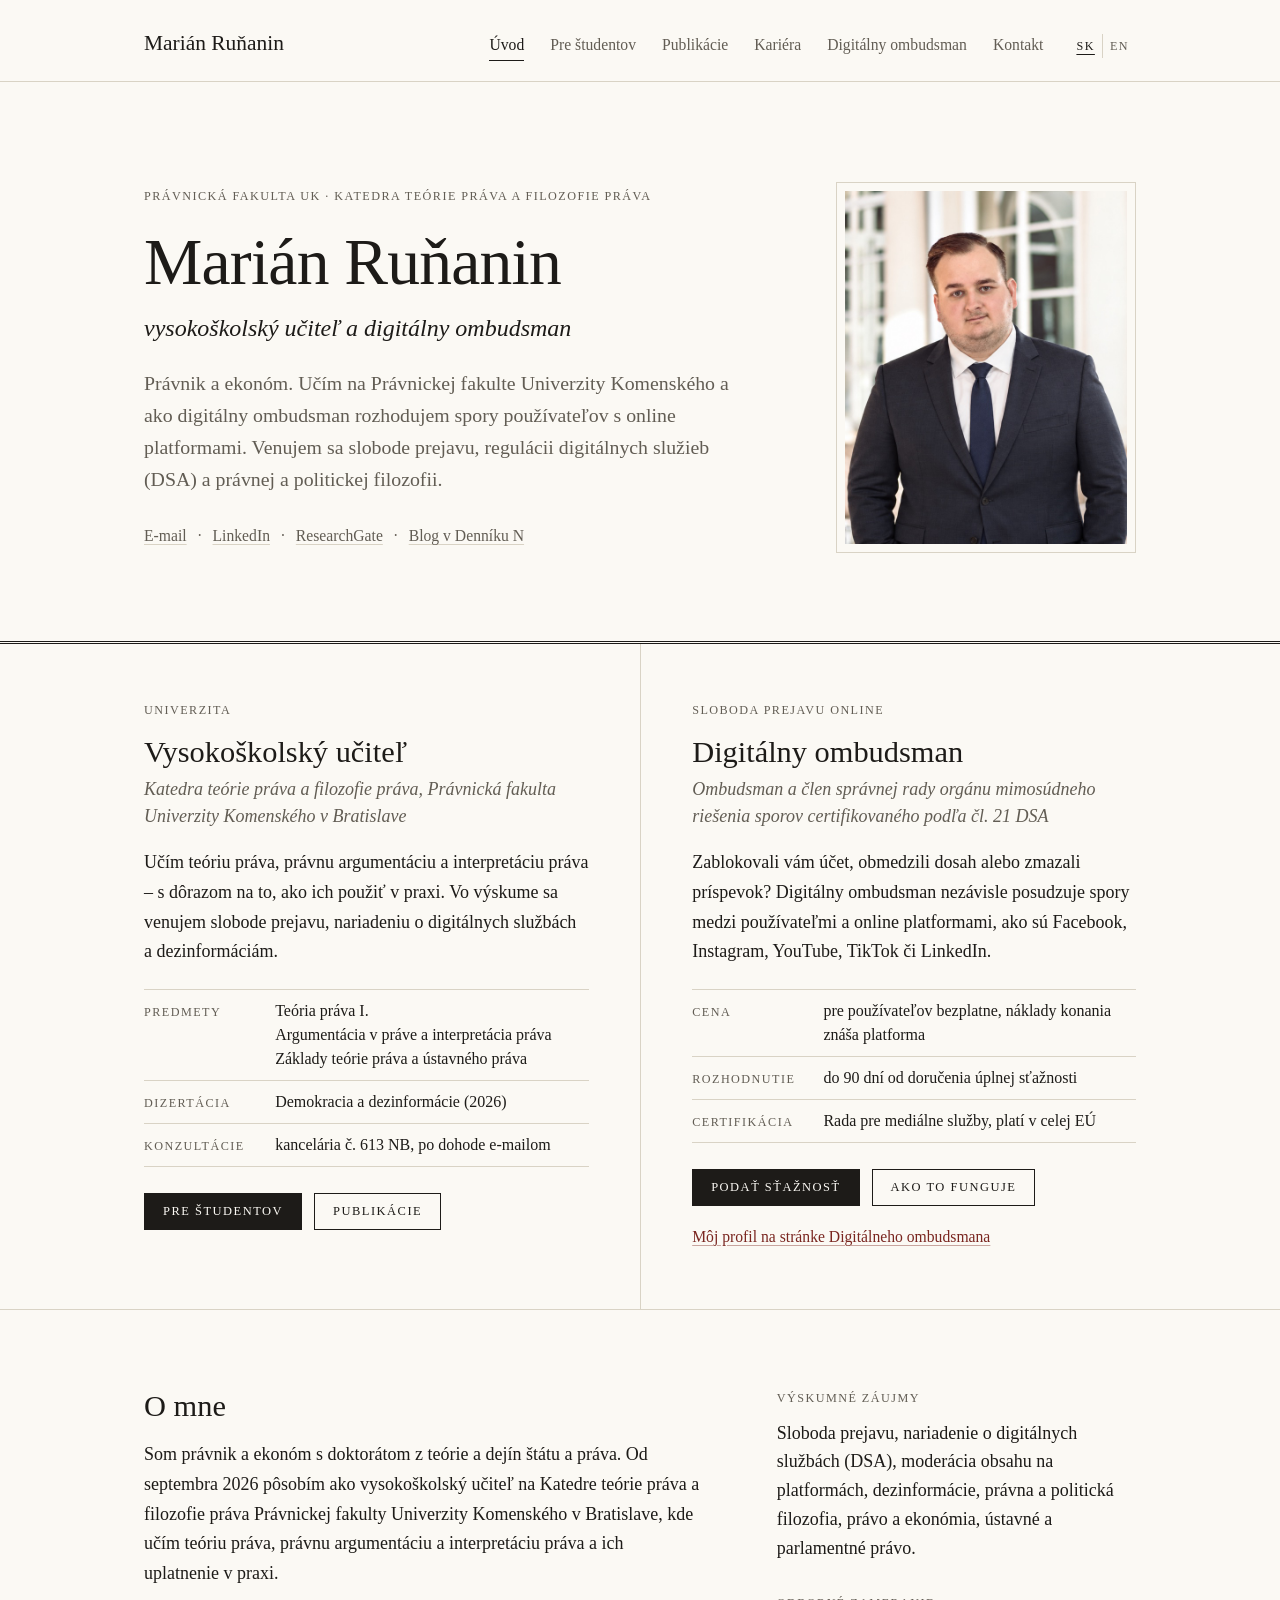
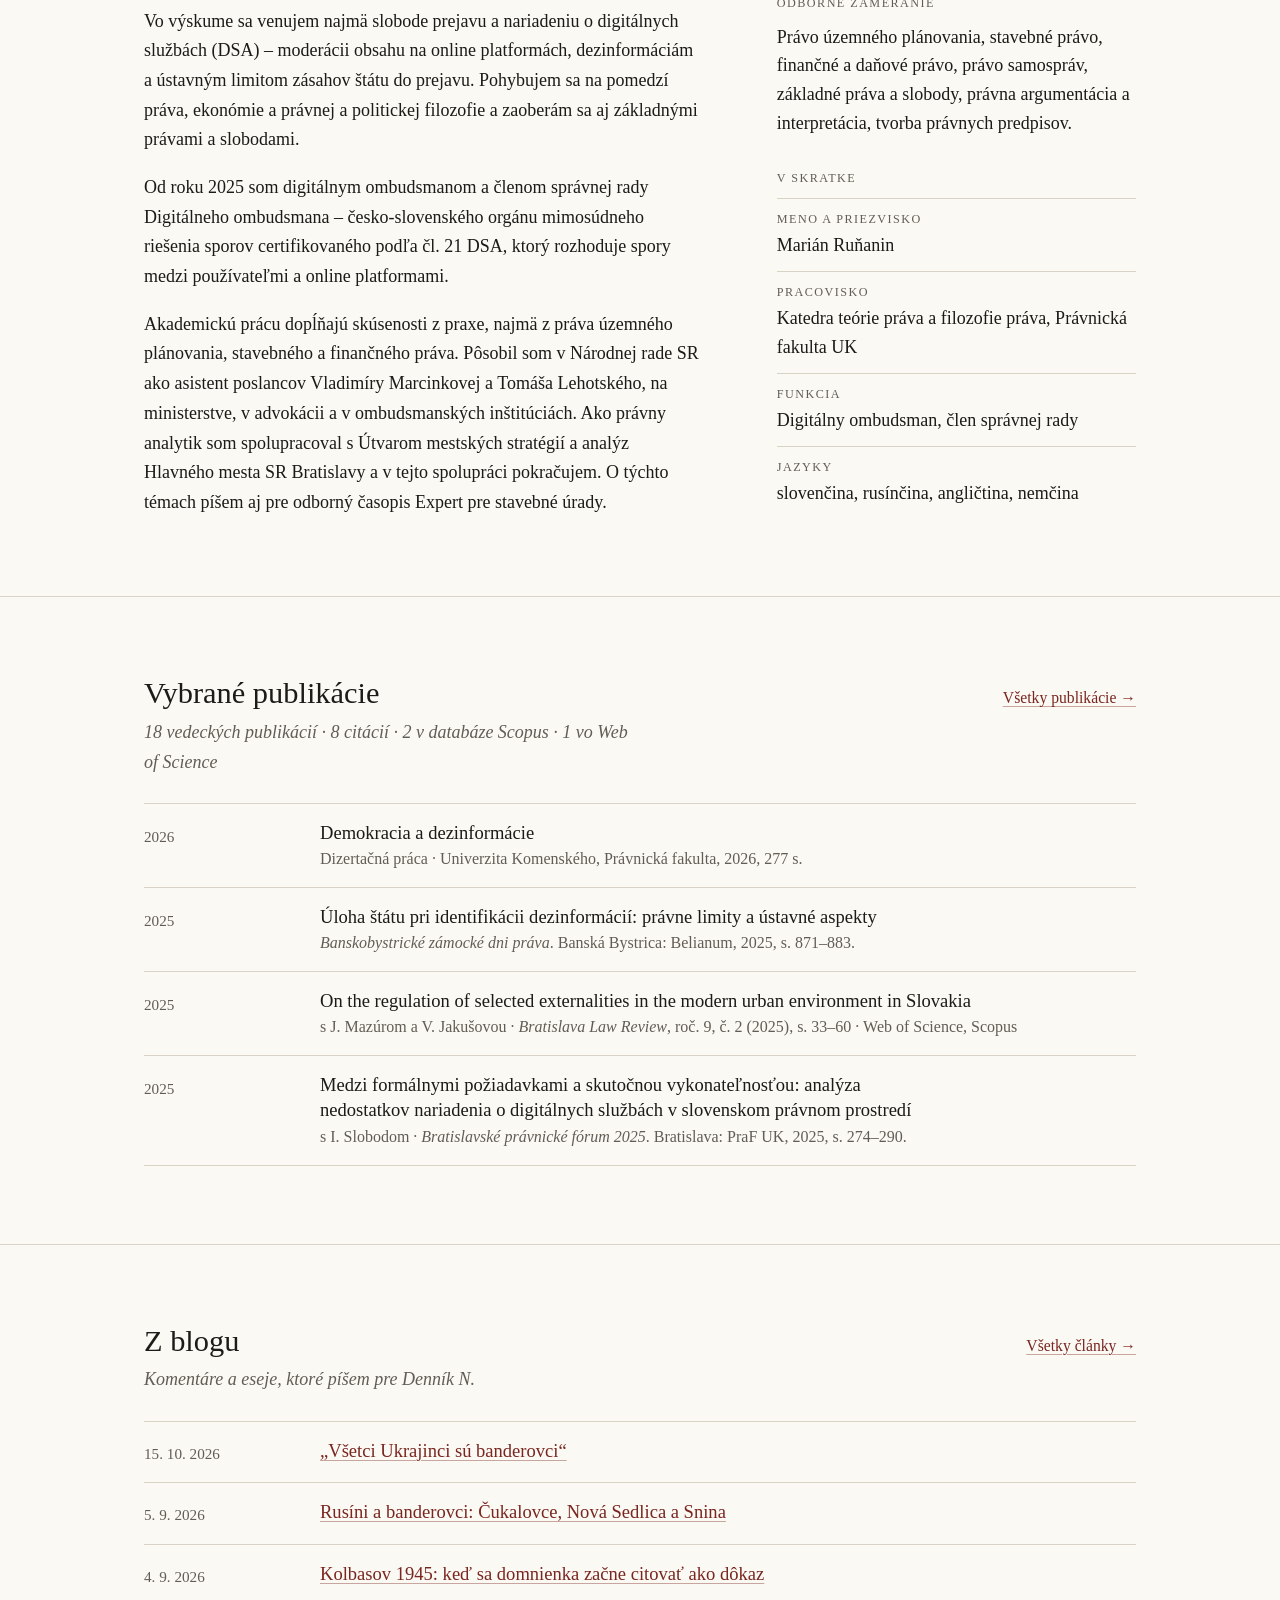
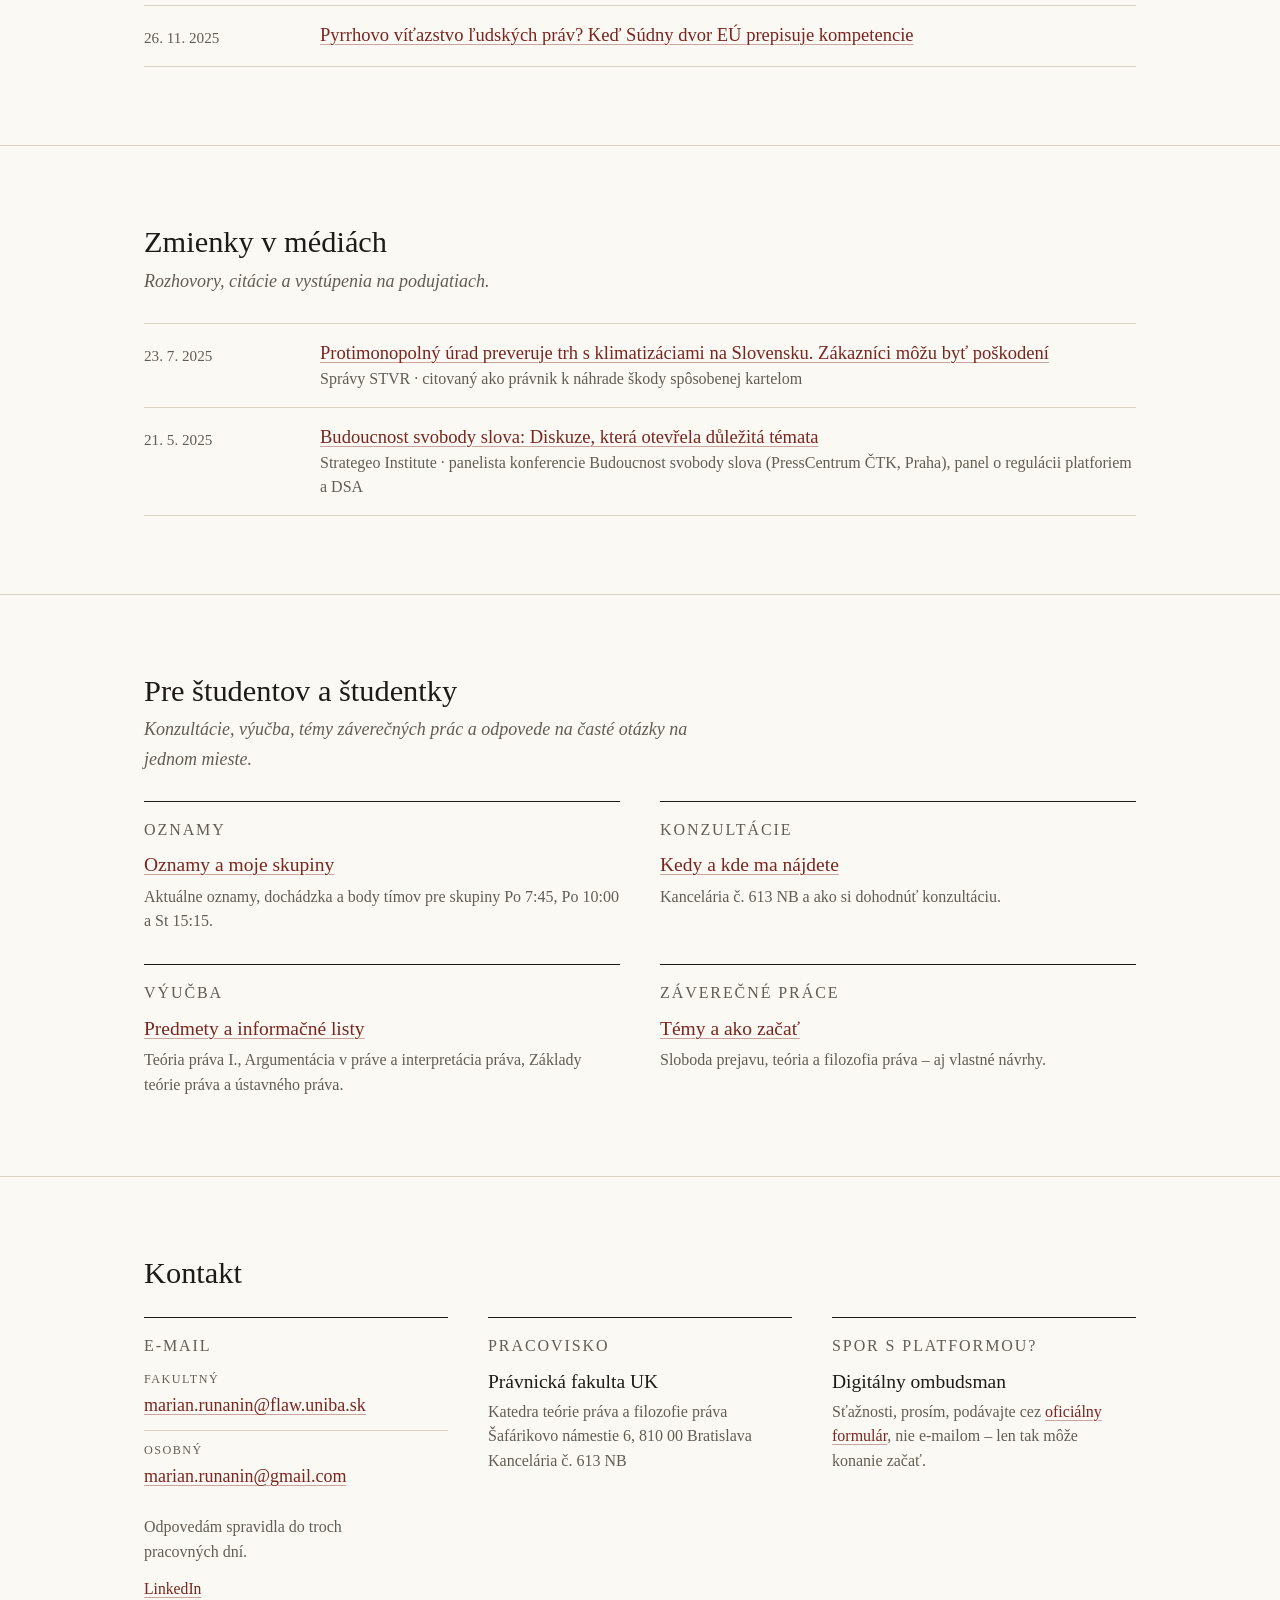
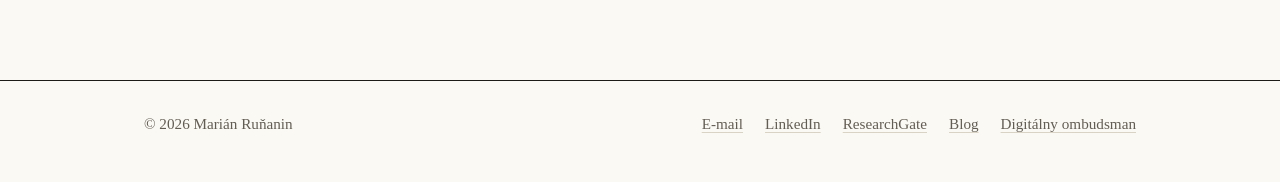
==== commit 71b7b4fc: "V skratke: meno bez titulov; jazyky bez ukrajinčiny a češtiny Co-Authored-By: Claude Fable 5.2 <nore" ====
--- a/index.html
+++ b/index.html
@@ -154,8 +154,8 @@
         <p class="label"><span lang="sk">V skratke</span><span lang="en">At a glance</span></p>
         <dl class="facts">
           <div>
-            <dt><span lang="sk">Tituly</span><span lang="en">Degrees</span></dt>
-            <dd>Mgr. Ing. Marián Ruňanin, PhD.</dd>
+            <dt><span lang="sk">Meno a priezvisko</span><span lang="en">Name</span></dt>
+            <dd>Marián Ruňanin</dd>
           </div>
           <div>
             <dt><span lang="sk">Pracovisko</span><span lang="en">Affiliation</span></dt>
@@ -167,7 +167,7 @@
           </div>
           <div>
             <dt><span lang="sk">Jazyky</span><span lang="en">Languages</span></dt>
-            <dd><span lang="sk">slovenčina, rusínčina, ukrajinčina, čeština, angličtina, nemčina</span><span lang="en">Slovak, Rusyn, Ukrainian, Czech, English, German</span></dd>
+            <dd><span lang="sk">slovenčina, rusínčina, angličtina, nemčina</span><span lang="en">Slovak, Rusyn, English, German</span></dd>
           </div>
         </dl>
       </aside>
@@ -354,7 +354,7 @@
 
 <footer class="site-footer">
   <div class="container footer-inner">
-    <p>© <span data-year>2026</span> Mgr. Ing. Marián Ruňanin, PhD.</p>
+    <p>© <span data-year>2026</span> Marián Ruňanin</p>
     <div class="footer-links">
       <a href="mailto:marian.runanin@flaw.uniba.sk">E-mail</a>
       <a href="https://www.linkedin.com/in/mari%C3%A1n-ru%C5%88anin-a3080412b/" rel="noopener">LinkedIn</a>
